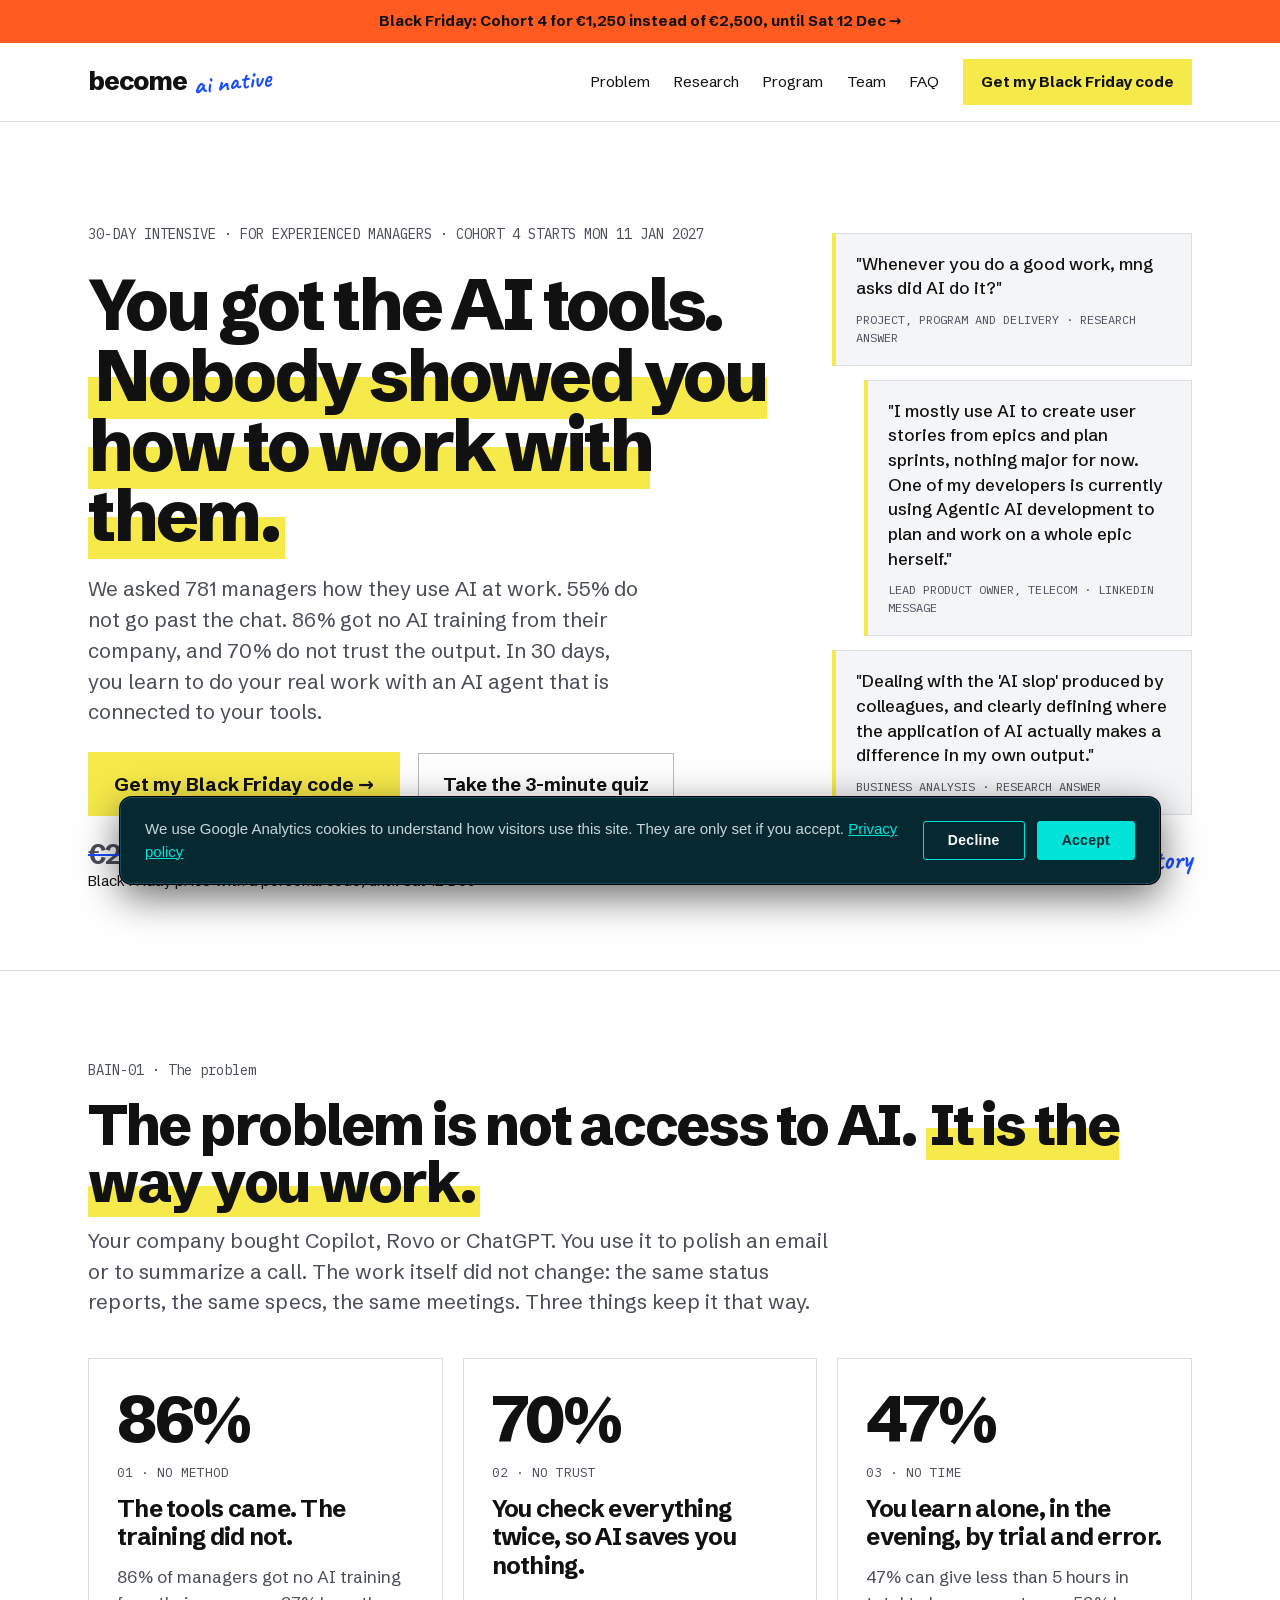
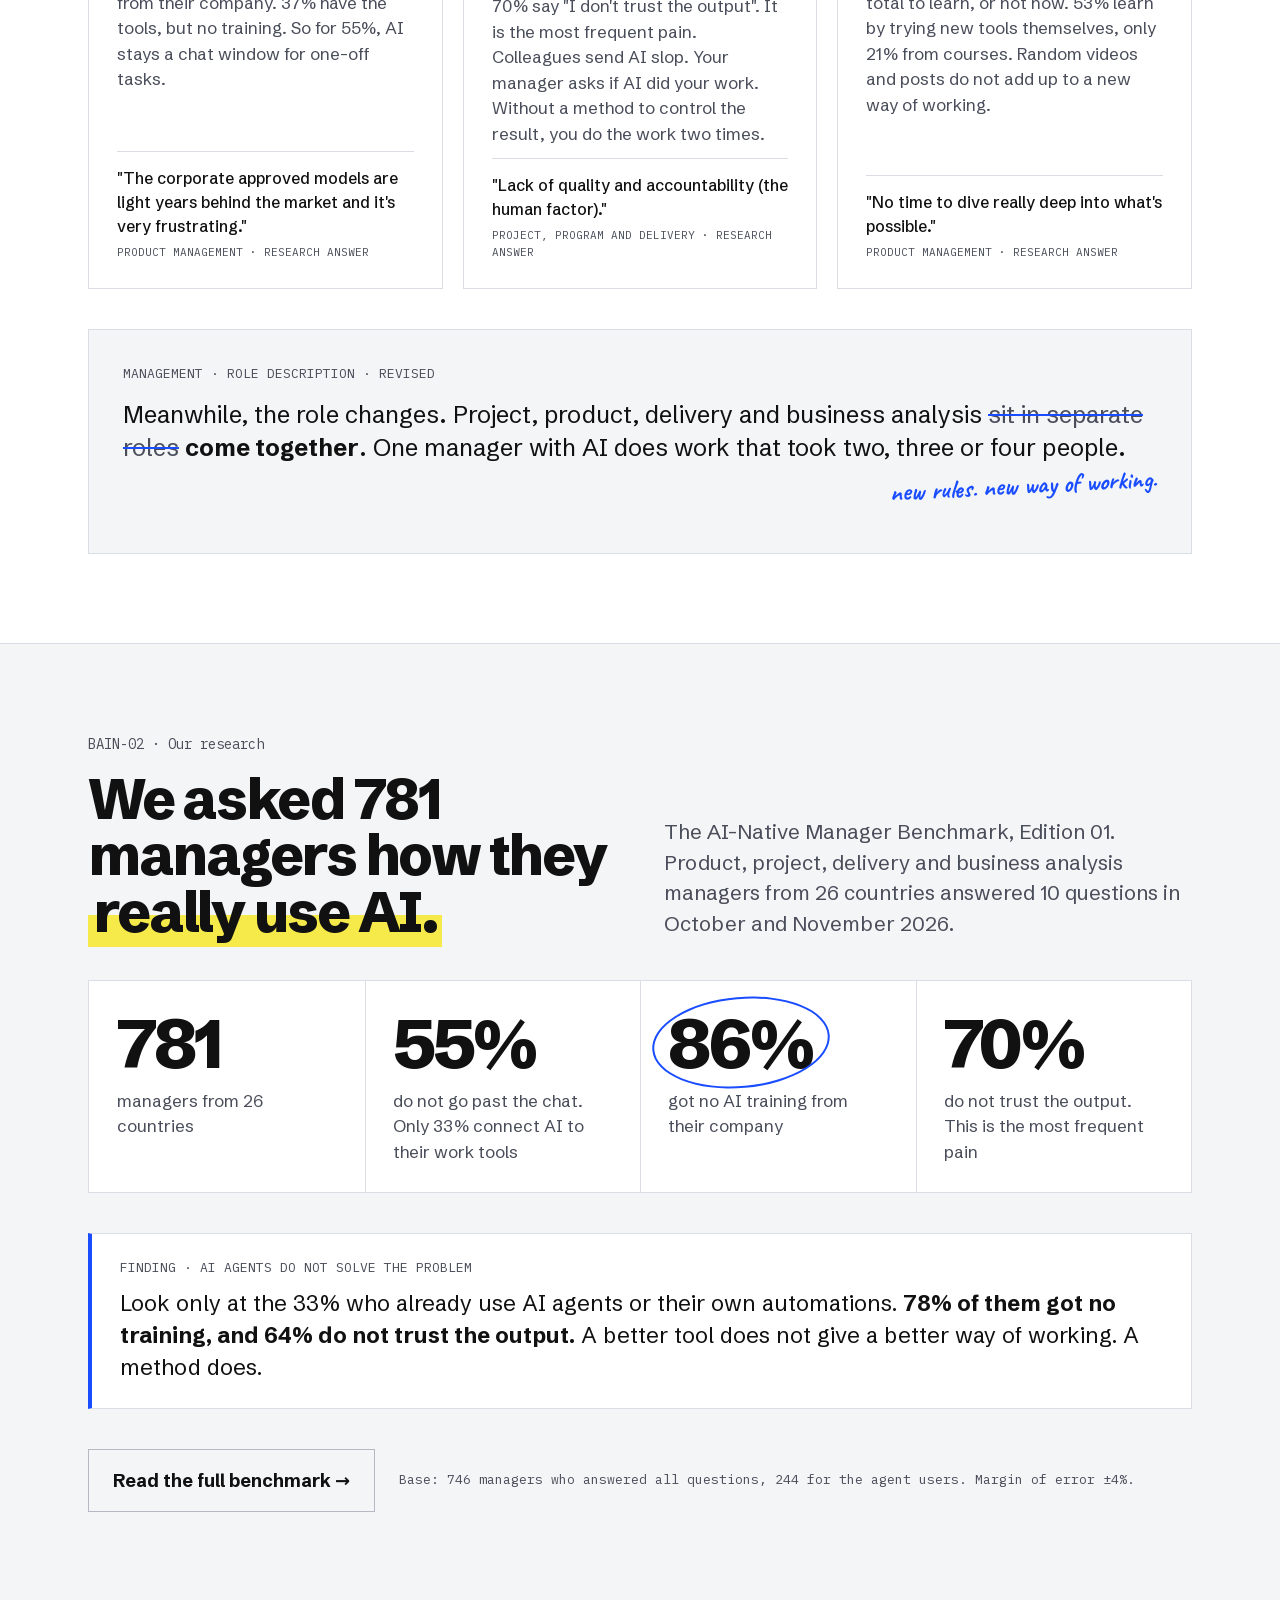
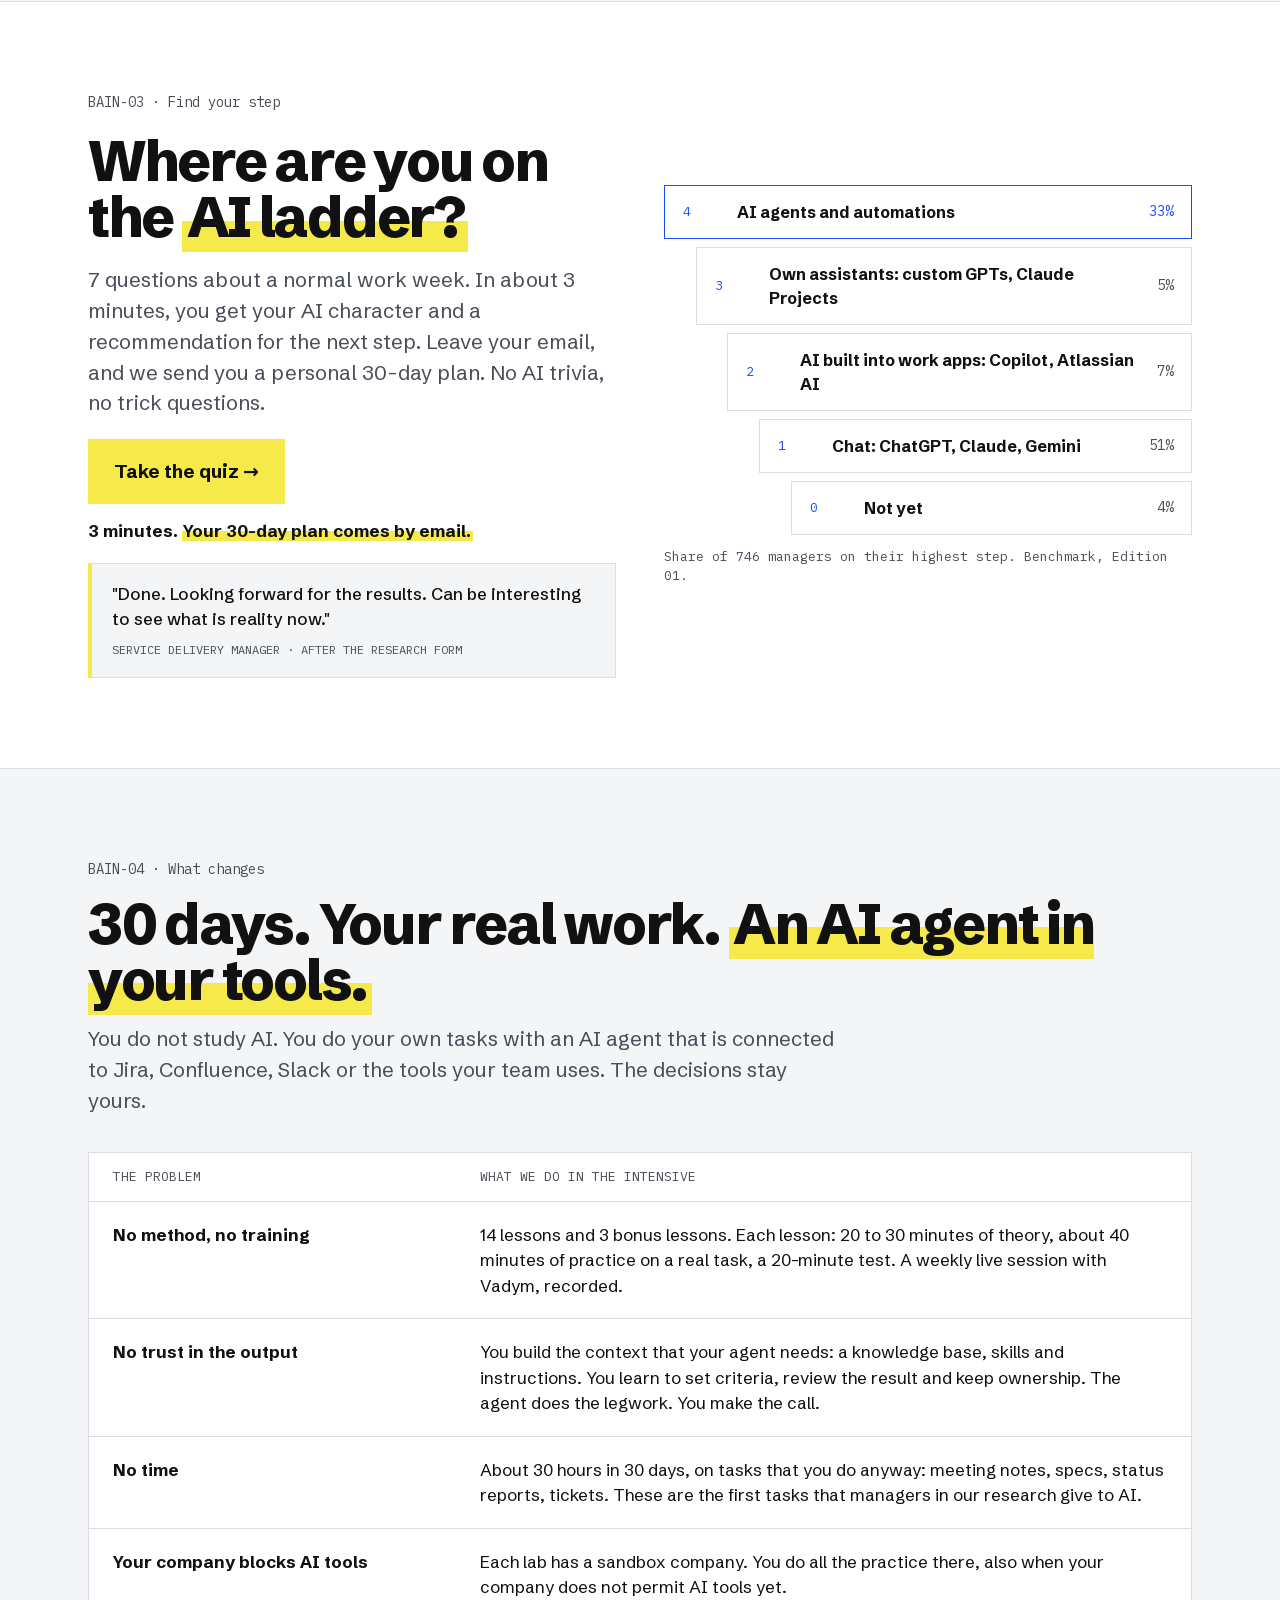
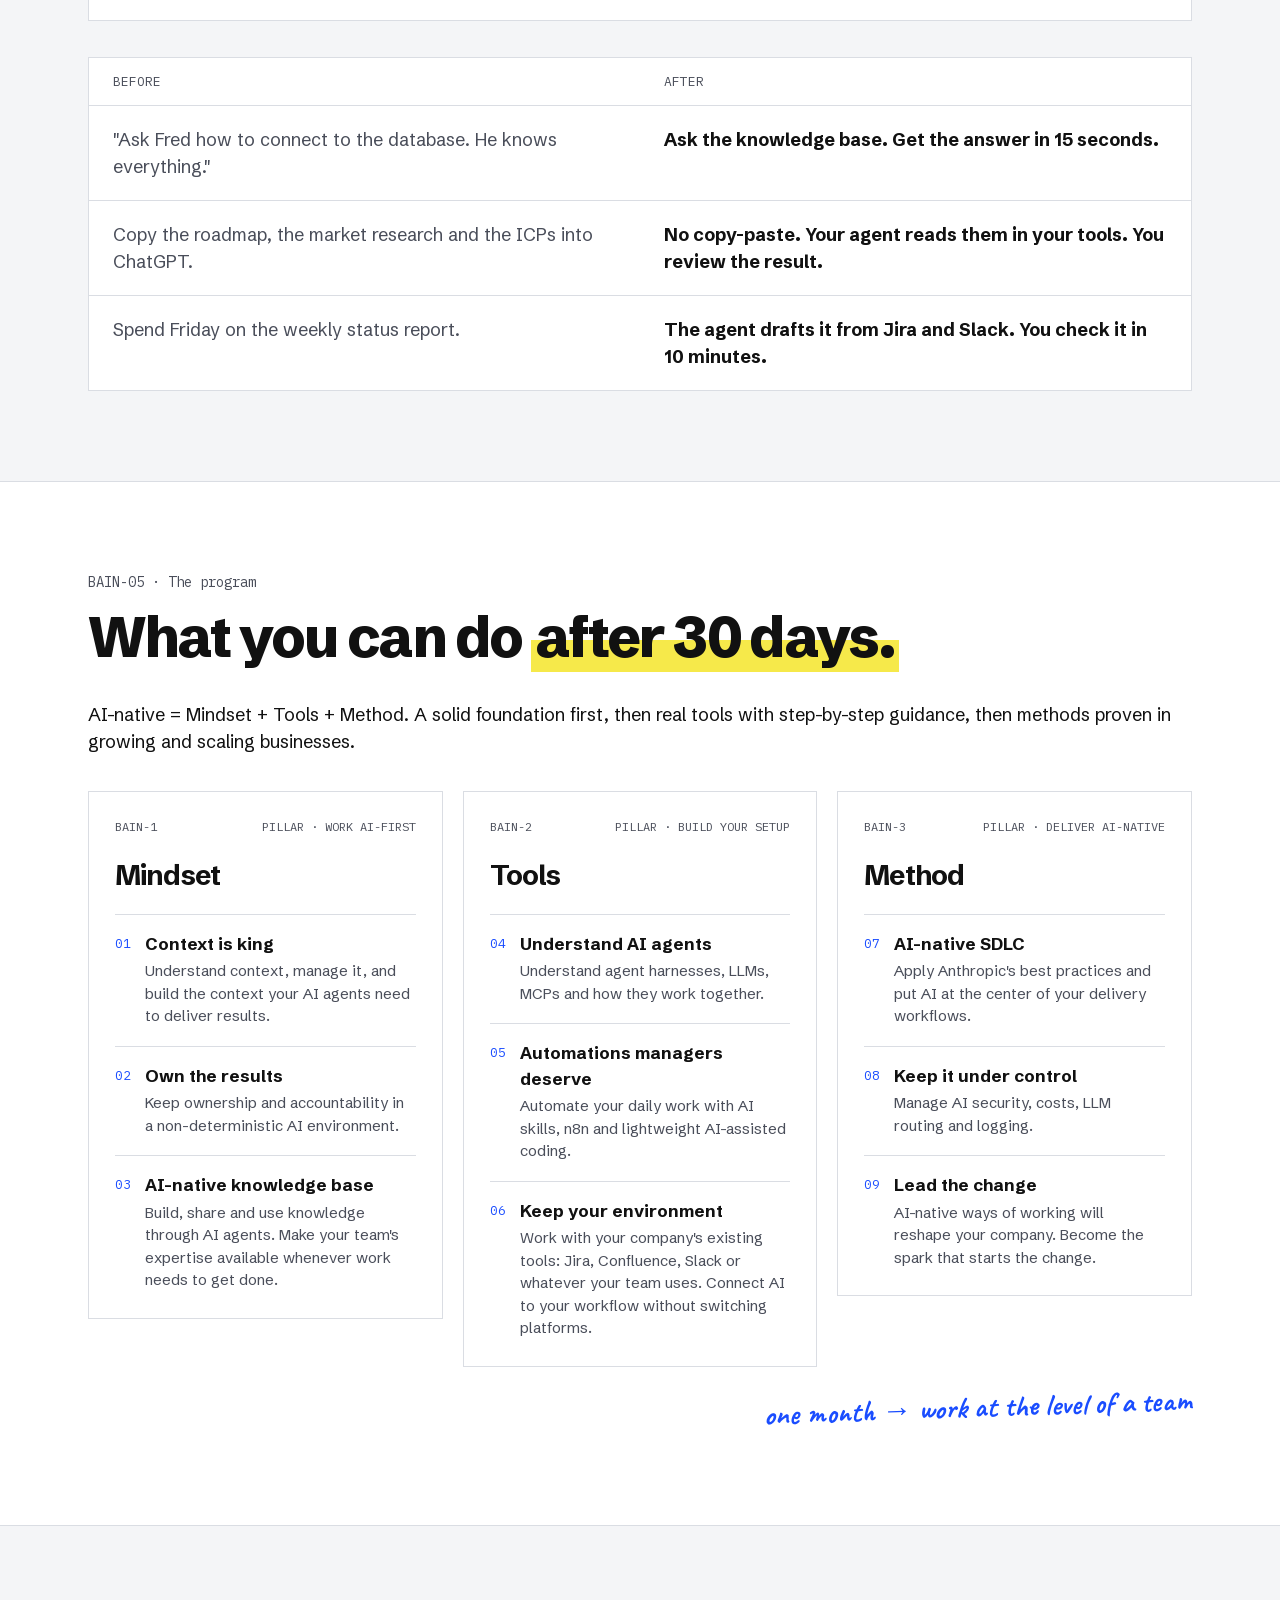
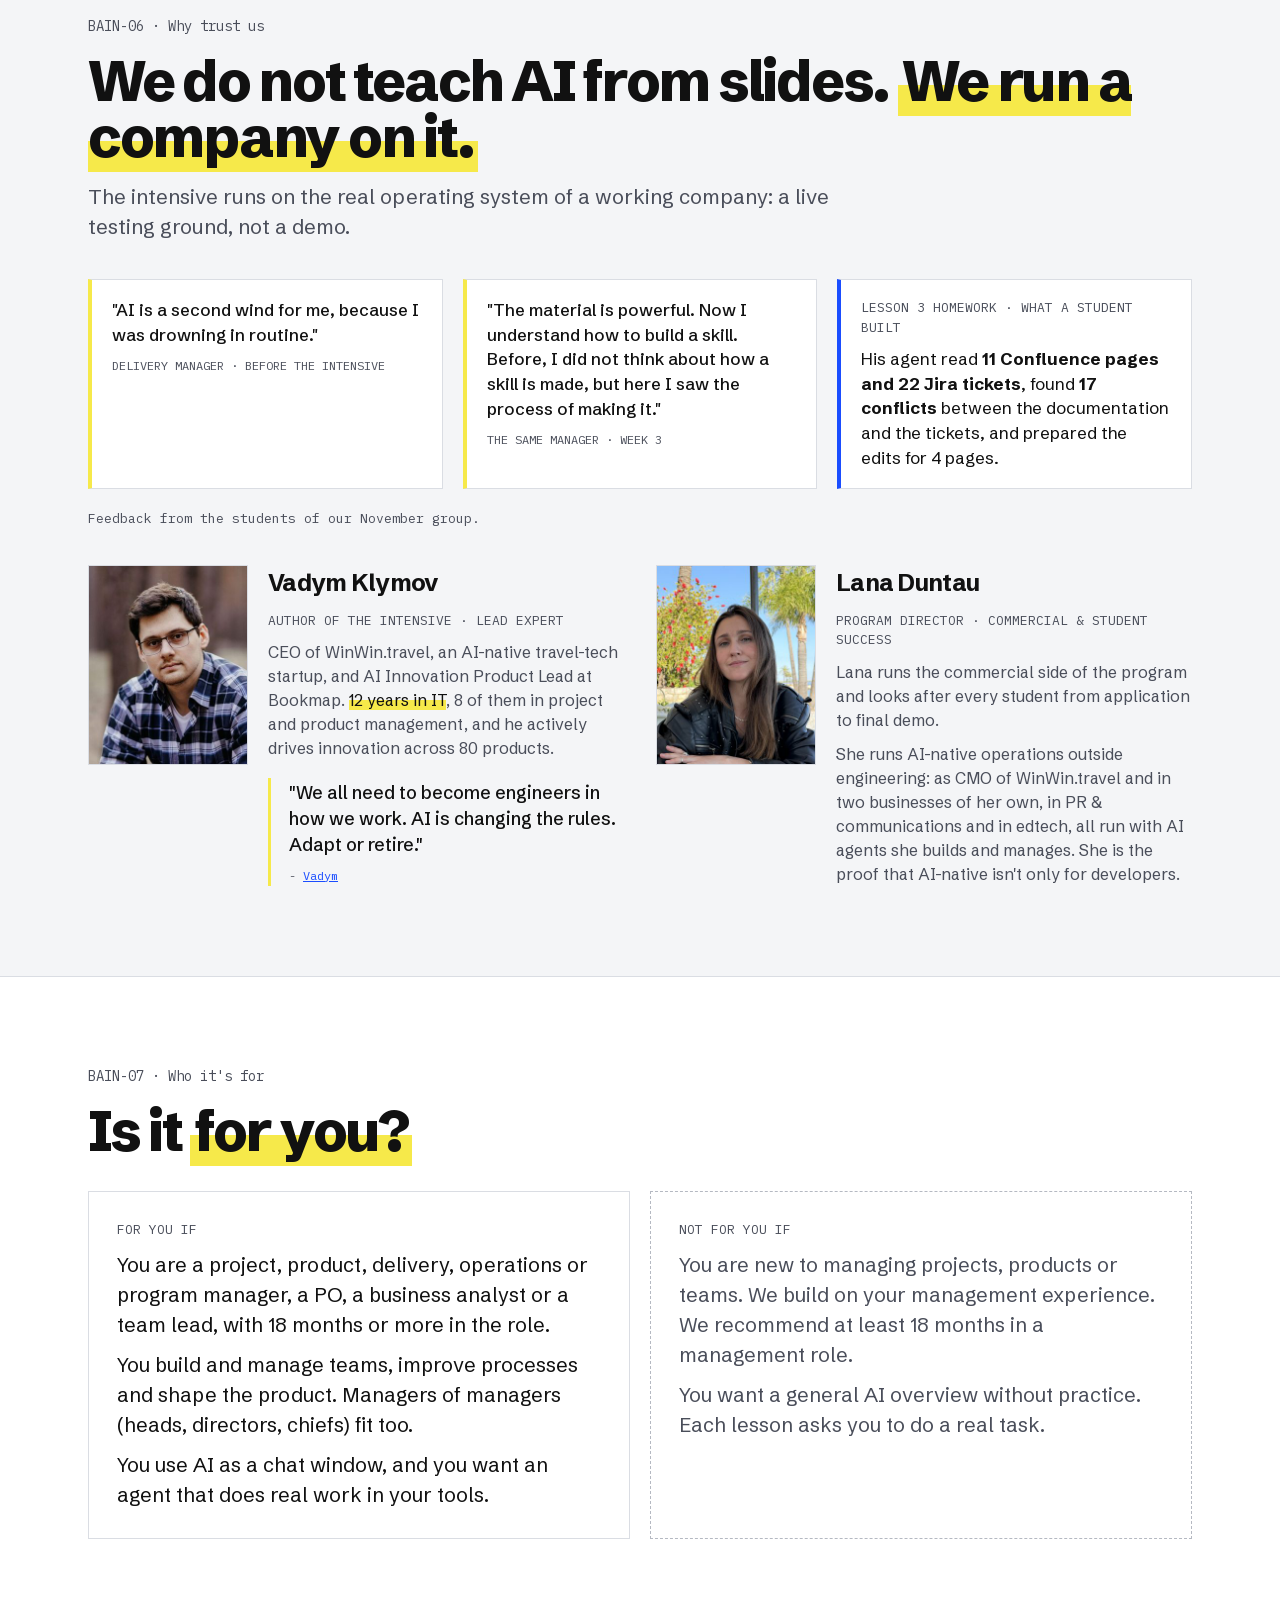
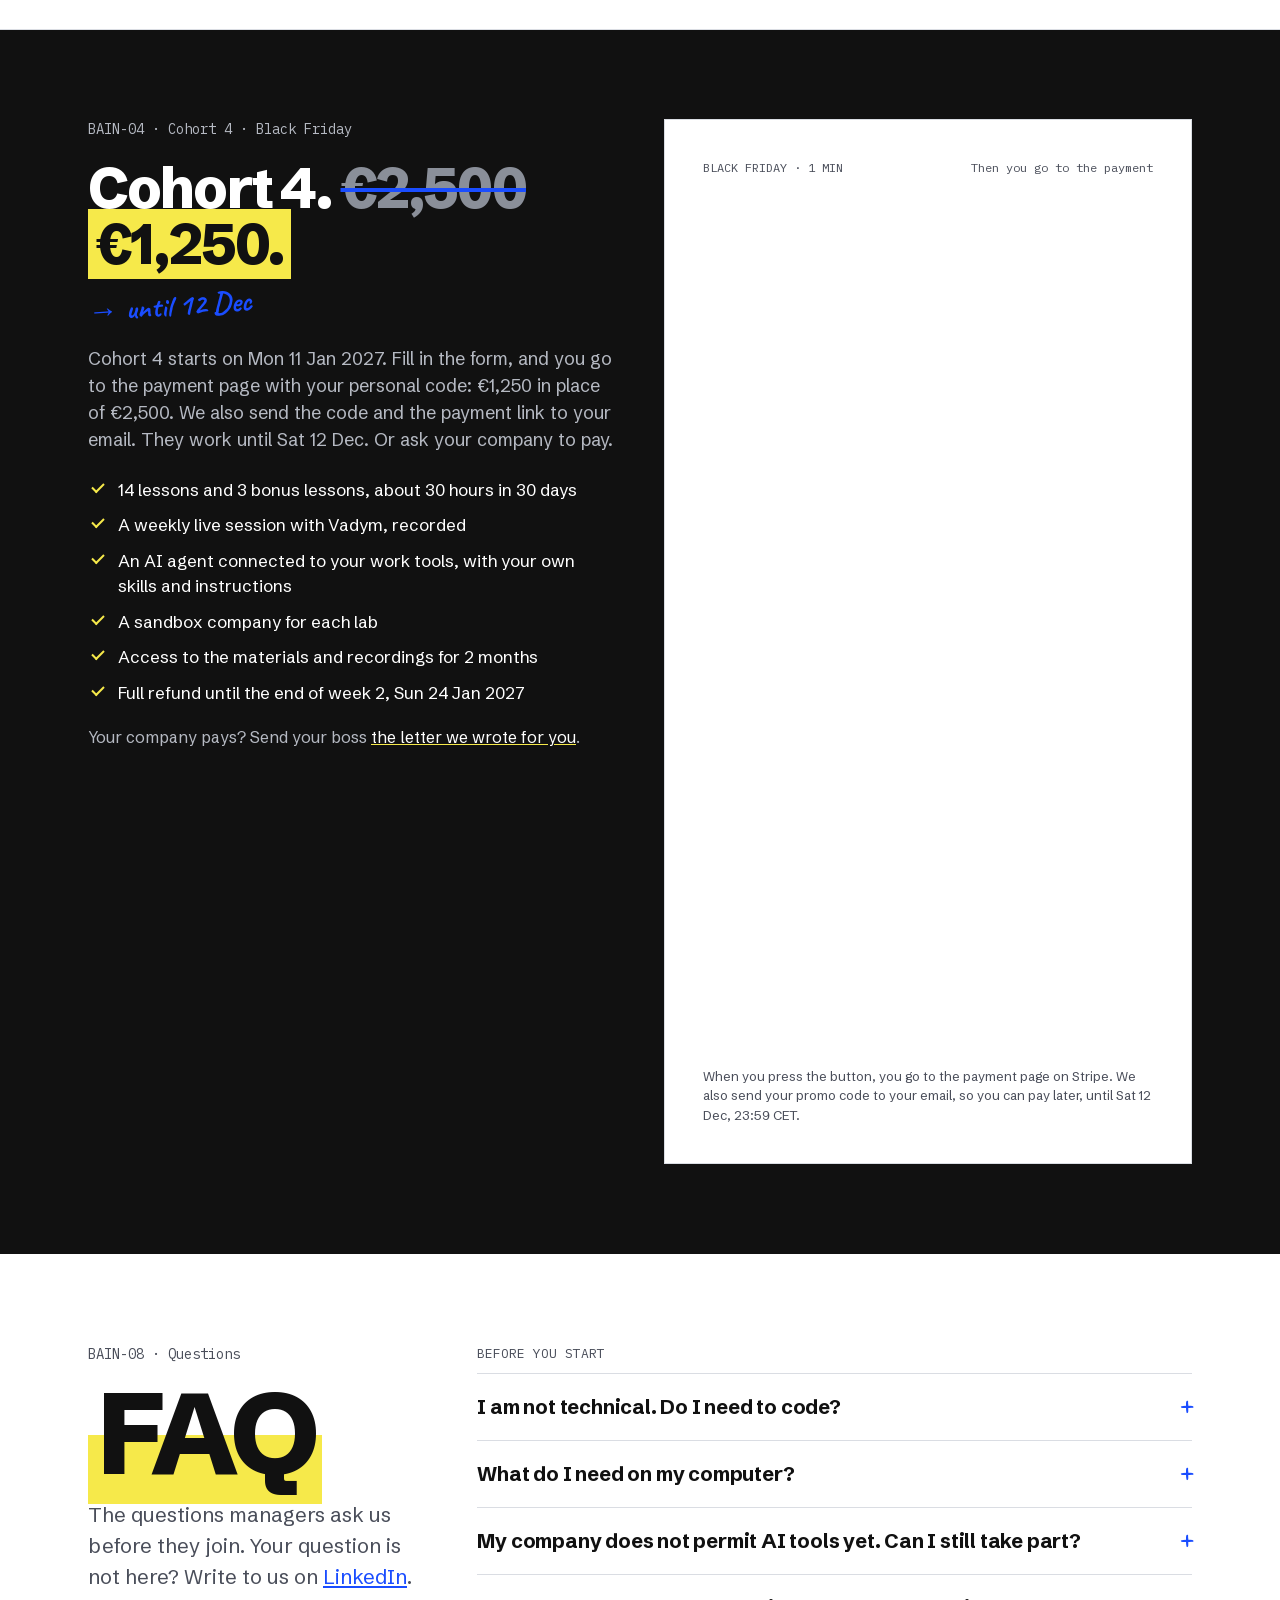
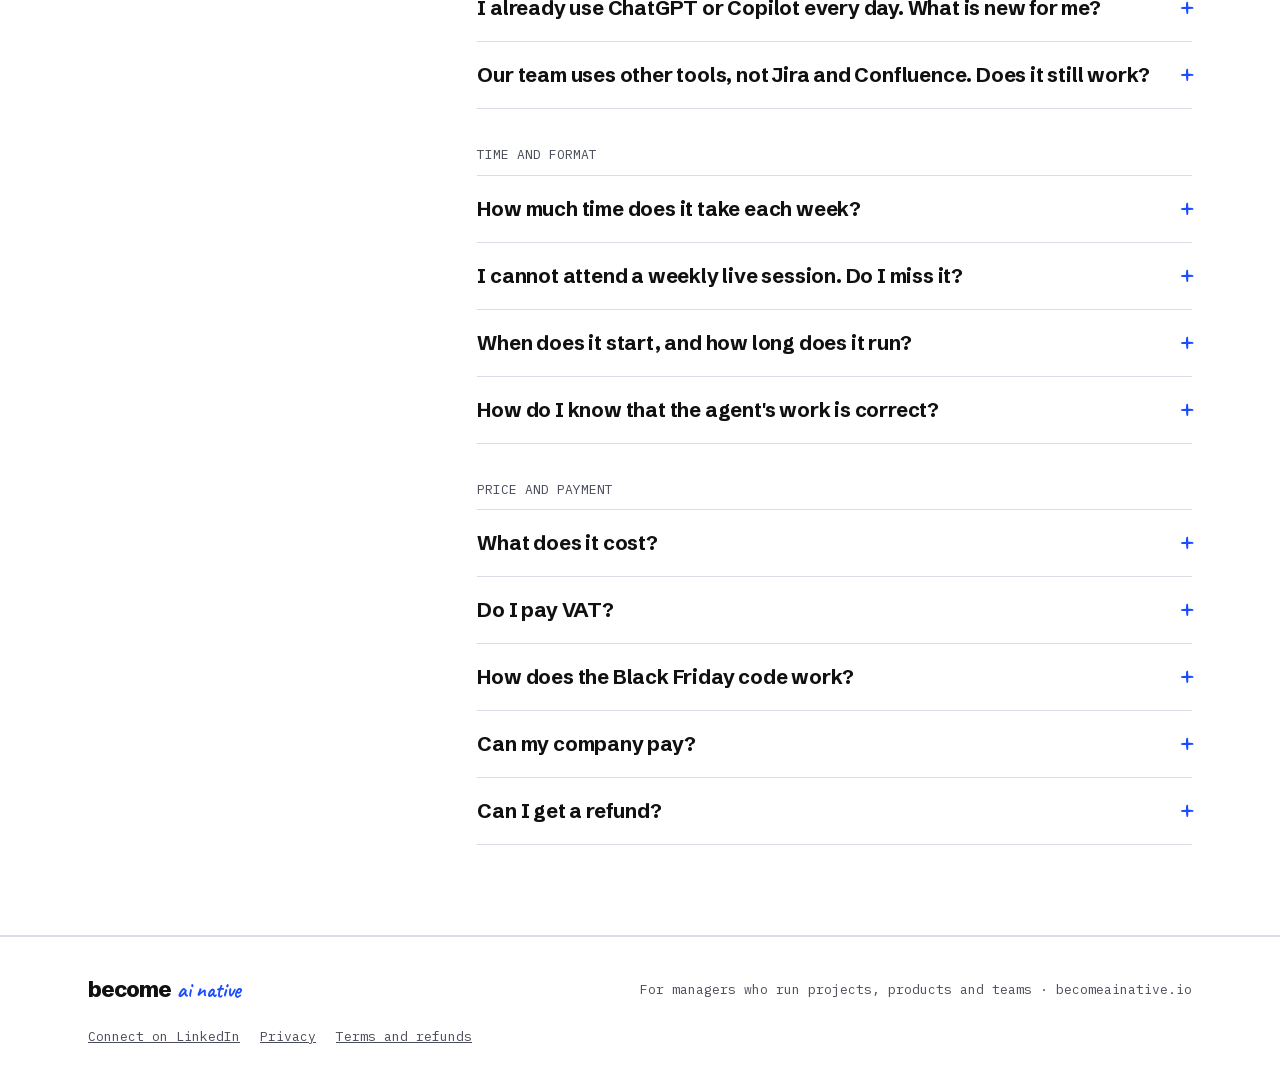
==== index.html @ 67e5a74c "Update the privacy policy for the quiz, the payment and the services, and hide the LinkedIn ID from " ====
<!doctype html>
<html lang="en" class="bf">
<head>
<meta charset="utf-8">
<meta name="viewport" content="width=device-width, initial-scale=1">
<title>Become AI Native - Cohort 4</title>
<meta name="description" content="781 managers told us the same thing: the AI tools are there, the training, the time and the trust are not. A 30-day intensive where experienced managers learn to do their real work with an AI agent connected to their tools.">
<link rel="canonical" href="https://becomeainative.io/">
<!-- Open Graph / Twitter card -->
<meta property="og:type" content="website">
<meta property="og:site_name" content="Become AI Native">
<meta property="og:title" content="Become AI Native - Cohort 4">
<meta property="og:description" content="781 managers told us the same thing: the AI tools are there, the training, the time and the trust are not. A 30-day intensive for experienced managers.">
<meta property="og:url" content="https://becomeainative.io/">
<meta name="twitter:card" content="summary">
<meta name="twitter:title" content="Become AI Native - Cohort 4">
<meta name="twitter:description" content="781 managers told us the same thing: the AI tools are there, the training, the time and the trust are not. A 30-day intensive for experienced managers.">
<link rel="icon" type="image/svg+xml" href="/shared/favicon.svg?v=2">
<!-- Google Analytics 4 + cookie consent (gtag.js loads only after Accept) -->
<link rel="stylesheet" href="/shared/consent.css">
<script src="/shared/consent.js?v=3"></script>
<link rel="preload" href="/shared/fonts/schibsted-grotesk-latin.woff2" as="font" type="font/woff2" crossorigin>
<link rel="stylesheet" href="/shared/site.css?v=20">
</head>
<body>

<!-- Black Friday banner (remove on Sun 13 Dec 2026) -->
<a href="#apply" class="bf-banner" data-bf>Black Friday: Cohort 4 for €1,250 instead of €2,500, until Sat 12 Dec →</a>

<!-- ================= HEADER ================= -->
<header class="header">
  <div class="container">
    <a href="#top" class="logo" aria-label="Become AI Native, home">
      <span class="logo__word">become</span>
      <span class="logo__track">ai native</span>
    </a>
    <nav class="nav" aria-label="Main">
      <a href="#problem">Problem</a>
      <a href="#research">Research</a>
      <a href="#program">Program</a>
      <a href="#team">Team</a>
      <a href="#faq">FAQ</a>
      <a href="#apply" class="btn" data-bf>Get my Black Friday code</a>
      <a href="#apply" class="btn" data-bf-off>Apply for Cohort <span data-cohort>4</span></a>
    </nav>
  </div>
</header>

<main>

<!-- ================= HERO: the problem in their words ================= -->
<section id="top" class="section hero hero--voices">
  <div class="container">
    <div class="hero__text">
      <div class="label">30-DAY INTENSIVE · FOR EXPERIENCED MANAGERS · COHORT <span data-cohort>4</span> STARTS <span data-cohort-start>MON 11 JAN 2027</span></div>
      <h1 class="hero__title">You got the AI tools. <span class="hl">Nobody showed you how to work with them.</span></h1>
      <p class="hero__lead">We asked 781 managers how they use AI at work. 55% do not go past the chat. 86% got no AI training from their company, and 70% do not trust the output. In 30 days, you learn to do your real work with an AI agent that is connected to your tools.</p>
      <div class="hero__cta">
        <a href="#apply" class="btn btn--lg" data-bf>Get my Black Friday code →</a>
        <a href="#apply" class="btn btn--lg" data-bf-off>Apply for Cohort <span data-cohort>4</span> →</a>
        <a href="https://form.becomeainative.io/quiz?source=website" class="btn-ghost btn-ghost--lg" data-pass-params data-track="quiz_click" data-track-location="hero">Take the 3-minute quiz</a>
      </div>
      <div class="price" data-bf><span class="price__amount"><s class="strike">€2,500</s> €1,250</span><small>Black Friday price with a personal code, until Sat 12 Dec</small></div>
    </div>

    <div class="voices" aria-label="What managers told us">
      <!-- Real words, no names. Research answers show the role group only (report rules).
           LinkedIn messages show the role and the industry only. -->
      <figure class="voice">
        <blockquote>"Whenever you do a good work, mng asks did AI do it?"</blockquote>
        <figcaption>PROJECT, PROGRAM AND DELIVERY · RESEARCH ANSWER</figcaption>
      </figure>
      <figure class="voice">
        <blockquote>"I mostly use AI to create user stories from epics and plan sprints, nothing major for now. One of my developers is currently using Agentic AI development to plan and work on a whole epic herself."</blockquote>
        <figcaption>LEAD PRODUCT OWNER, TELECOM · LINKEDIN MESSAGE</figcaption>
      </figure>
      <figure class="voice">
        <blockquote>"Dealing with the 'AI slop' produced by colleagues, and clearly defining where the application of AI actually makes a difference in my own output."</blockquote>
        <figcaption>BUSINESS ANALYSIS · RESEARCH ANSWER</figcaption>
      </figure>
      <div class="hand voices__note" aria-hidden="true">→ 781 managers, same story</div>
    </div>
  </div>
</section>

<!-- ================= THE PROBLEM ================= -->
<section id="problem" class="section">
  <div class="container stack" style="gap:40px">
    <div class="stack" style="gap:16px">
      <div class="label">BAIN-01 · The problem</div>
      <h2 class="h2">The problem is not access to AI. <span class="hl hl--tall">It is the way you work.</span></h2>
      <p class="section__lead">Your company bought Copilot, Rovo or ChatGPT. You use it to polish an email or to summarize a call. The work itself did not change: the same status reports, the same specs, the same meetings. Three things keep it that way.</p>
    </div>

    <div class="grid grid--3">
      <div class="card problem-card">
        <div class="problem-card__num">86%</div>
        <span class="label label--sm">01 · NO METHOD</span>
        <h3 class="card__title">The tools came. The training did not.</h3>
        <p>86% of managers got no AI training from their company. 37% have the tools, but no training. So for 55%, AI stays a chat window for one-off tasks.</p>
        <p class="problem-card__quote">"The corporate approved models are light years behind the market and it's very frustrating."<span>PRODUCT MANAGEMENT · RESEARCH ANSWER</span></p>
      </div>
      <div class="card problem-card">
        <div class="problem-card__num">70%</div>
        <span class="label label--sm">02 · NO TRUST</span>
        <h3 class="card__title">You check everything twice, so AI saves you nothing.</h3>
        <p>70% say "I don't trust the output". It is the most frequent pain. Colleagues send AI slop. Your manager asks if AI did your work. Without a method to control the result, you do the work two times.</p>
        <p class="problem-card__quote">"Lack of quality and accountability (the human factor)."<span>PROJECT, PROGRAM AND DELIVERY · RESEARCH ANSWER</span></p>
      </div>
      <div class="card problem-card">
        <div class="problem-card__num">47%</div>
        <span class="label label--sm">03 · NO TIME</span>
        <h3 class="card__title">You learn alone, in the evening, by trial and error.</h3>
        <p>47% can give less than 5 hours in total to learn, or not now. 53% learn by trying new tools themselves, only 21% from courses. Random videos and posts do not add up to a new way of working.</p>
        <p class="problem-card__quote">"No time to dive really deep into what's possible."<span>PRODUCT MANAGEMENT · RESEARCH ANSWER</span></p>
      </div>
    </div>

    <div class="ticket shift">
      <div class="label label--sm">MANAGEMENT · ROLE DESCRIPTION · REVISED</div>
      <p class="shift__text">Meanwhile, the role changes. Project, product, delivery and business analysis <span class="strike">sit in separate roles</span> <b>come together</b>. One manager with AI does work that took two, three or four people.</p>
      <div class="hand shift__note" aria-hidden="true">new rules. new way of working.</div>
    </div>
  </div>
</section>

<!-- ================= RESEARCH ================= -->
<section id="research" class="section section--desk">
  <div class="container stack" style="gap:40px">
    <div class="split split--head">
      <div class="stack" style="gap:16px">
        <div class="label">BAIN-02 · Our research</div>
        <h2 class="h2">We asked 781 managers how they <span class="hl hl--tall">really use AI.</span></h2>
      </div>
      <p class="section__lead">The AI-Native Manager Benchmark, Edition 01. Product, project, delivery and business analysis managers from 26 countries answered 10 questions in October and November 2026.</p>
    </div>

    <div class="stats">
      <div class="stat">
        <div class="stat__num">781</div>
        <p>managers from 26 countries</p>
      </div>
      <div class="stat">
        <div class="stat__num">55%</div>
        <p>do not go past the chat. Only 33% connect AI to their work tools</p>
      </div>
      <div class="stat">
        <div class="stat__num stat__num--circle">86%</div>
        <p>got no AI training from their company</p>
      </div>
      <div class="stat">
        <div class="stat__num">70%</div>
        <p>do not trust the output. This is the most frequent pain</p>
      </div>
    </div>

    <div class="finding">
      <span class="label label--sm">FINDING · AI AGENTS DO NOT SOLVE THE PROBLEM</span>
      <p>Look only at the 33% who already use AI agents or their own automations. <b>78% of them got no training, and 64% do not trust the output.</b> A better tool does not give a better way of working. A method does.</p>
    </div>

    <div class="research__cta">
      <a href="/benchmark/" class="btn-ghost btn-ghost--lg" data-pass-params>Read the full benchmark →</a>
      <span class="label label--sm">Base: 746 managers who answered all questions, 244 for the agent users. Margin of error ±4%.</span>
    </div>
  </div>
</section>

<!-- ================= QUIZ ================= -->
<section id="quiz" class="section">
  <div class="container split">
    <div class="stack">
      <div class="label">BAIN-03 · Find your step</div>
      <h2 class="h2">Where are you on the <span class="hl hl--tall">AI ladder?</span></h2>
      <p class="section__lead">7 questions about a normal work week. In about 3 minutes, you get your AI character and a recommendation for the next step. Leave your email, and we send you a personal 30-day plan. No AI trivia, no trick questions.</p>
      <div class="quiz__cta">
        <a href="https://form.becomeainative.io/quiz?source=website" class="btn btn--lg" data-pass-params data-track="quiz_click" data-track-location="quiz section">Take the quiz →</a>
        <span class="quiz__note">3 minutes. <span class="hl">Your 30-day plan comes by email.</span></span>
      </div>
      <!-- TODO: add one reaction to the quiz or the personal plan here when we have it. Real, consented quotes only. -->
      <figure class="voice voice--flat">
        <blockquote>"Done. Looking forward for the results. Can be interesting to see what is reality now."</blockquote>
        <figcaption>SERVICE DELIVERY MANAGER · AFTER THE RESEARCH FORM</figcaption>
      </figure>
    </div>

    <ol class="ladder" aria-label="The AI ladder, share of 746 managers on each step">
      <li class="ladder__step"><span class="ladder__n">4</span><span class="ladder__name">AI agents and automations</span><span class="ladder__pct">33%</span></li>
      <li class="ladder__step"><span class="ladder__n">3</span><span class="ladder__name">Own assistants: custom GPTs, Claude Projects</span><span class="ladder__pct">5%</span></li>
      <li class="ladder__step"><span class="ladder__n">2</span><span class="ladder__name">AI built into work apps: Copilot, Atlassian AI</span><span class="ladder__pct">7%</span></li>
      <li class="ladder__step"><span class="ladder__n">1</span><span class="ladder__name">Chat: ChatGPT, Claude, Gemini</span><span class="ladder__pct">51%</span></li>
      <li class="ladder__step"><span class="ladder__n">0</span><span class="ladder__name">Not yet</span><span class="ladder__pct">4%</span></li>
      <li class="ladder__foot label label--sm">Share of 746 managers on their highest step. Benchmark, Edition 01.</li>
    </ol>
  </div>
</section>

<!-- ================= WHAT WE SOLVE ================= -->
<section id="solution" class="section section--desk method">
  <div class="container">
    <div class="stack" style="gap:16px">
      <div class="label">BAIN-04 · What changes</div>
      <h2 class="h2">30 days. Your real work. <span class="hl hl--tall">An AI agent in your tools.</span></h2>
      <p class="section__lead">You do not study AI. You do your own tasks with an AI agent that is connected to Jira, Confluence, Slack or the tools your team uses. The decisions stay yours.</p>
    </div>

    <div class="solve">
      <div class="solve__row solve__head"><div>THE PROBLEM</div><div>WHAT WE DO IN THE INTENSIVE</div></div>
      <div class="solve__row">
        <div class="solve__problem">No method, no training</div>
        <div>14 lessons and 3 bonus lessons. Each lesson: 20 to 30 minutes of theory, about 40 minutes of practice on a real task, a 20-minute test. A weekly live session with Vadym, recorded.</div>
      </div>
      <div class="solve__row">
        <div class="solve__problem">No trust in the output</div>
        <div>You build the context that your agent needs: a knowledge base, skills and instructions. You learn to set criteria, review the result and keep ownership. The agent does the legwork. You make the call.</div>
      </div>
      <div class="solve__row">
        <div class="solve__problem">No time</div>
        <div>About 30 hours in 30 days, on tasks that you do anyway: meeting notes, specs, status reports, tickets. These are the first tasks that managers in our research give to AI.</div>
      </div>
      <div class="solve__row">
        <div class="solve__problem">Your company blocks AI tools</div>
        <div>Each lab has a sandbox company. You do all the practice there, also when your company does not permit AI tools yet.</div>
      </div>
    </div>

    <div class="diff">
      <div class="diff__row diff__head"><div>BEFORE</div><div>AFTER</div></div>
      <div class="diff__row">
        <div class="strike">"Ask Fred how to connect to the database. He knows everything."</div>
        <div class="diff__after">Ask the knowledge base. Get the answer in 15 seconds.</div>
      </div>
      <div class="diff__row">
        <div class="strike">Copy the roadmap, the market research and the ICPs into ChatGPT.</div>
        <div class="diff__after">No copy-paste. Your agent reads them in your tools. You review the result.</div>
      </div>
      <div class="diff__row">
        <div class="strike">Spend Friday on the weekly status report.</div>
        <div class="diff__after">The agent drafts it from Jira and Slack. You check it in 10 minutes.</div>
      </div>
    </div>
  </div>
</section>

<!-- ================= PROGRAM ================= -->
<section id="program" class="section program">
  <div class="container">
    <div class="program__head">
      <div class="stack" style="gap:16px">
        <div class="label">BAIN-05 · The program</div>
        <h2 class="h2">What you can do <span class="hl hl--tall">after 30 days.</span></h2>
      </div>
    </div>
    <p class="program__intro">AI-native = Mindset + Tools + Method. A solid foundation first, then real tools with step-by-step guidance, then methods proven in growing and scaling businesses.</p>

    <div class="grid grid--pillars">
      <div class="pillar">
        <div class="pillar__meta"><span>BAIN-1</span><span>PILLAR · WORK AI-FIRST</span></div>
        <div class="pillar__title">Mindset</div>
        <div class="skill"><span class="skill__num">01</span><div class="skill__body"><b>Context is king</b><span>Understand context, manage it, and build the context your AI agents need to deliver results.</span></div></div>
        <div class="skill"><span class="skill__num">02</span><div class="skill__body"><b>Own the results</b><span>Keep ownership and accountability in a non-deterministic AI environment.</span></div></div>
        <div class="skill"><span class="skill__num">03</span><div class="skill__body"><b>AI-native knowledge base</b><span>Build, share and use knowledge through AI agents. Make your team's expertise available whenever work needs to get done.</span></div></div>
      </div>
      <div class="pillar">
        <div class="pillar__meta"><span>BAIN-2</span><span>PILLAR · BUILD YOUR SETUP</span></div>
        <div class="pillar__title">Tools</div>
        <div class="skill"><span class="skill__num">04</span><div class="skill__body"><b>Understand AI agents</b><span>Understand agent harnesses, LLMs, MCPs and how they work together.</span></div></div>
        <div class="skill"><span class="skill__num">05</span><div class="skill__body"><b>Automations managers deserve</b><span>Automate your daily work with AI skills, n8n and lightweight AI-assisted coding.</span></div></div>
        <div class="skill"><span class="skill__num">06</span><div class="skill__body"><b>Keep your environment</b><span>Work with your company's existing tools: Jira, Confluence, Slack or whatever your team uses. Connect AI to your workflow without switching platforms.</span></div></div>
      </div>
      <div class="pillar">
        <div class="pillar__meta"><span>BAIN-3</span><span>PILLAR · DELIVER AI-NATIVE</span></div>
        <div class="pillar__title">Method</div>
        <div class="skill"><span class="skill__num">07</span><div class="skill__body"><b>AI-native SDLC</b><span>Apply Anthropic's best practices and put AI at the center of your delivery workflows.</span></div></div>
        <div class="skill"><span class="skill__num">08</span><div class="skill__body"><b>Keep it under control</b><span>Manage AI security, costs, LLM routing and logging.</span></div></div>
        <div class="skill"><span class="skill__num">09</span><div class="skill__body"><b>Lead the change</b><span>AI-native ways of working will reshape your company. Become the spark that starts the change.</span></div></div>
      </div>
    </div>

    <div class="hand program__note">one month → work at the level of a team</div>
  </div>
</section>

<!-- ================= PROOF + TEAM ================= -->
<section id="team" class="section section--desk team">
  <div class="container">
    <div class="stack" style="gap:16px">
      <div class="label">BAIN-06 · Why trust us</div>
      <h2 class="h2">We do not teach AI from slides. <span class="hl hl--tall">We run a company on it.</span></h2>
      <p class="section__lead">The intensive runs on the real operating system of a working company: a live testing ground, not a demo.</p>
    </div>

    <!-- Student feedback. No consent yet (decisions.md, 1 Nov 2026): anonymous, role only.
         Replace with named quotes after the consent form. Do not say that the November group
         had free places (decisions.md, 26 Nov 2026). -->
    <div class="testimonials">
      <figure class="voice voice--flat">
        <blockquote>"AI is a second wind for me, because I was drowning in routine."</blockquote>
        <figcaption>DELIVERY MANAGER · BEFORE THE INTENSIVE</figcaption>
      </figure>
      <figure class="voice voice--flat">
        <blockquote>"The material is powerful. Now I understand how to build a skill. Before, I did not think about how a skill is made, but here I saw the process of making it."</blockquote>
        <figcaption>THE SAME MANAGER · WEEK 3</figcaption>
      </figure>
      <div class="result-card">
        <span class="label label--sm">LESSON 3 HOMEWORK · WHAT A STUDENT BUILT</span>
        <p>His agent read <b>11 Confluence pages and 22 Jira tickets</b>, found <b>17 conflicts</b> between the documentation and the tickets, and prepared the edits for 4 pages.</p>
      </div>
    </div>
    <p class="label label--sm testimonials__note">Feedback from the students of our November group.</p>

    <div class="people">
      <div class="person">
        <img class="person__photo" src="/shared/img/vadym.jpg" alt="Vadym Klymov" width="160" height="200" loading="lazy">
        <div class="person__body">
          <div class="person__name">Vadym Klymov</div>
          <div class="label label--sm">AUTHOR OF THE INTENSIVE · LEAD EXPERT</div>
          <p class="person__bio">CEO of WinWin.travel, an AI-native travel-tech startup, and AI Innovation Product Lead at Bookmap. <span class="hl person__hl">12 years in IT</span>, 8 of them in project and product management, and he actively drives innovation across 80 products.</p>
          <blockquote class="quote">
            "We all need to become engineers in how we work. AI is changing the rules. Adapt or retire."
            <footer>- <a href="https://www.linkedin.com/in/vadym-klymov/" target="_blank" rel="noopener">Vadym</a></footer>
          </blockquote>
        </div>
      </div>
      <div class="person">
        <img class="person__photo" src="/shared/img/lana.jpg" alt="Lana Duntau" width="160" height="200" loading="lazy">
        <div class="person__body">
          <div class="person__name">Lana Duntau</div>
          <div class="label label--sm">PROGRAM DIRECTOR · COMMERCIAL &amp; STUDENT SUCCESS</div>
          <p class="person__bio">Lana runs the commercial side of the program and looks after every student from application to final demo.</p>
          <p class="person__bio">She runs AI-native operations outside engineering: as CMO of WinWin.travel and in two businesses of her own, in PR &amp; communications and in edtech, all run with AI agents she builds and manages. She is the proof that AI-native isn't only for developers.</p>
        </div>
      </div>
    </div>
  </div>
</section>

<!-- ================= WHO IT IS FOR ================= -->
<section id="who-its-for" class="section">
  <div class="container stack" style="gap:32px">
    <div class="stack" style="gap:16px">
      <div class="label">BAIN-07 · Who it's for</div>
      <h2 class="h2">Is it <span class="hl hl--tall">for you?</span></h2>
    </div>
    <div class="grid">
      <div class="card">
        <span class="label label--sm">FOR YOU IF</span>
        <p class="fit-text">You are a project, product, delivery, operations or program manager, a PO, a business analyst or a team lead, with 18 months or more in the role.</p>
        <p class="fit-text">You build and manage teams, improve processes and shape the product. Managers of managers (heads, directors, chiefs) fit too.</p>
        <p class="fit-text">You use AI as a chat window, and you want an agent that does real work in your tools.</p>
      </div>
      <div class="card card--dashed">
        <span class="label label--sm">NOT FOR YOU IF</span>
        <p class="fit-text muted">You are new to managing projects, products or teams. We build on your management experience. We recommend at least 18 months in a management role.</p>
        <p class="fit-text muted">You want a general AI overview without practice. Each lesson asks you to do a real task.</p>
      </div>
    </div>
  </div>
</section>

<!-- ================= OFFER / APPLY ================= -->
<section id="apply" class="apply">
  <div class="container split">
    <div class="stack">
      <div class="label" data-bf><span data-cohort-code>BAIN-04</span> · Cohort <span data-cohort>4</span> · Black Friday</div>
      <div class="bf-heading" data-bf>
        <h2 class="h2">Cohort <span data-cohort>4</span>. <s class="strike">€2,500</s> <span class="bf-price">€1,250.</span></h2>
        <div class="hand bf-note" aria-hidden="true">→ until 12 Dec</div>
      </div>
      <p class="muted" data-bf>Cohort <span data-cohort>4</span> starts on <span data-cohort-start>Mon 11 Jan 2027</span>. Fill in the form, and you go to the payment page with your personal code: €1,250 in place of €2,500. We also send the code and the payment link to your email. They work until Sat 12 Dec. Or ask your company to pay.</p>
      <div class="label" data-bf-off><span data-cohort-code>BAIN-04</span> · Cohort <span data-cohort>4</span></div>
      <h2 class="h2" data-bf-off>Cohort <span data-cohort>4</span>. <span class="hl hl--tall">€2,500.</span></h2>
      <p class="muted" data-bf-off>Cohort <span data-cohort>4</span> starts on <span data-cohort-start>Mon 11 Jan 2027</span>. Thirty intensive days of your real work, done through a connected AI agent from Day 1. Places are limited and we review every application.</p>

      <ul class="offer-list">
        <li>14 lessons and 3 bonus lessons, about 30 hours in 30 days</li>
        <li>A weekly live session with Vadym, recorded</li>
        <li>An AI agent connected to your work tools, with your own skills and instructions</li>
        <li>A sandbox company for each lab</li>
        <li>Access to the materials and recordings for 2 months</li>
        <li>Full refund until the end of week 2, Sun 24 Jan 2027</li>
      </ul>
      <p class="offer-note" data-bf>Your company pays? Send your boss <a href="/letter/">the letter we wrote for you</a>.</p>
    </div>

    <div class="form-card">
      <div class="form">
        <div class="form__meta" data-bf><span>BLACK FRIDAY · 1 MIN</span><span>Then you go to the payment</span></div>
        <div class="form__meta" data-bf-off><span>APPLICATION · 3 MIN</span><span>We reply to everyone personally</span></div>
        <!-- Tally form 4aXEqb: the Black Friday form until Sat 12 Dec 2026. Confirmation is shown inside the Tally embed. -->
        <iframe class="tally-embed" data-tally-src="https://tally.so/embed/4aXEqb?alignLeft=1&amp;hideTitle=1&amp;transparentBackground=1&amp;dynamicHeight=1&amp;page=home" loading="lazy" title="Get my Black Friday code"></iframe>
        <p class="form__note" data-bf>When you press the button, you go to the payment page on Stripe. We also send your promo code to your email, so you can pay later, until Sat 12 Dec, 23:59 CET.</p>
      </div>
    </div>
  </div>
</section>

<!-- ================= FAQ ================= -->
<section id="faq" class="section faq-section">
  <div class="container">
    <div class="faq-section__head">
      <div class="label">BAIN-08 · Questions</div>
      <h2 class="faq-section__title"><span class="hl">FAQ</span></h2>
      <p class="section__lead">The questions managers ask us before they join. Your question is not here? Write to us on <a href="https://www.linkedin.com/in/vadym-klymov/" rel="noopener" target="_blank">LinkedIn</a>.</p>
    </div>

    <div class="faq-groups">
      <div class="faq-group">
        <div class="label label--sm">BEFORE YOU START</div>
        <details class="qa">
          <summary>I am not technical. Do I need to code?</summary>
          <div class="qa__a"><p>No. You need no coding experience. If you can write a good Jira ticket, you can do this. You give instructions to the agent in plain language. We show each click: install, connect, first task.</p></div>
        </details>
        <details class="qa">
          <summary>What do I need on my computer?</summary>
          <div class="qa__a"><p>A Windows or macOS computer with administrator rights, and a paid Claude plan with Claude Code (from $20 a month). The plan is not in the price of the intensive.</p></div>
        </details>
        <details class="qa">
          <summary>My company does not permit AI tools yet. Can I still take part?</summary>
          <div class="qa__a"><p>Yes. Each lab has a sandbox company with its own tasks, documents and tools. You do all the practice there, on your own computer. When your company permits AI tools, you move the setup to your real work.</p></div>
        </details>
        <details class="qa">
          <summary>I already use ChatGPT or Copilot every day. What is new for me?</summary>
          <div class="qa__a"><p>A chat window answers one question at a time, and you copy the context into it. An AI agent works in your tools: it reads the tickets, the specs and the Slack threads, and it does a task from start to end. In our research, 78% of the managers who already use AI agents got no training. The intensive gives the method: context, skills, review and ownership.</p></div>
        </details>
        <details class="qa">
          <summary>Our team uses other tools, not Jira and Confluence. Does it still work?</summary>
          <div class="qa__a"><p>Yes. We teach the method on Jira, Confluence and Slack, and you connect the agent to the tools that your team uses: for example Notion, Linear, Google Drive or GitLab. You do not change platforms.</p></div>
        </details>
      </div>

      <div class="faq-group">
        <div class="label label--sm">TIME AND FORMAT</div>
        <details class="qa">
          <summary>How much time does it take each week?</summary>
          <div class="qa__a"><p>About 30 hours in 30 days, so about 7 to 8 hours a week. There are 14 lessons and 3 bonus lessons. Each lesson: 20 to 30 minutes of theory, about 40 minutes of practice, a 20-minute test. Most practice tasks are your real tasks, so part of the time is work that you do anyway.</p></div>
        </details>
        <details class="qa">
          <summary>I cannot attend a weekly live session. Do I miss it?</summary>
          <div class="qa__a"><p>No. Each live session is recorded. You get access to all the materials and recordings for 2 months.</p></div>
        </details>
        <details class="qa">
          <summary>When does it start, and how long does it run?</summary>
          <div class="qa__a"><p>Cohort <span data-cohort>4</span> starts on <span data-cohort-start>Mon 11 Jan 2027</span> and runs 30 days.</p></div>
        </details>
        <details class="qa">
          <summary>How do I know that the agent's work is correct?</summary>
          <div class="qa__a"><p>You learn to give the agent the right context, to set clear yes/no criteria and to review the result before it goes anywhere. The agent does not act without your approval. Ownership and accountability stay with you. This is the "Own the results" part of the program.</p></div>
        </details>
      </div>

      <div class="faq-group">
        <div class="label label--sm">PRICE AND PAYMENT</div>
        <details class="qa">
          <summary>What does it cost?</summary>
          <div class="qa__a"><p>€2,500 for the full intensive, VAT not included. <span data-bf>Until Sat 12 Dec 2026, 23:59 CET, it is €1,250 with your personal Black Friday code.</span></p></div>
        </details>
        <details class="qa">
          <summary>Do I pay VAT?</summary>
          <div class="qa__a"><p>It depends on your country and on who pays. Before you pay, the checkout shows the final price for you.</p><p>Outside the EU: no VAT.<br>A company in the EU, outside the Netherlands, with a valid VAT number: no VAT. The invoice says "VAT reverse charged", and the company pays the VAT in its country.<br>A company in the Netherlands, or a private person in the EU: the checkout adds VAT.</p></div>
        </details>
        <details class="qa" data-bf>
          <summary>How does the Black Friday code work?</summary>
          <div class="qa__a"><p>Fill in the <a href="#apply">form</a>. Then you go to the payment page, and your personal code is already applied: you see €1,250. If you do not want to pay now, use the payment link in the email that we send you. One person gets one code. All codes stop on Sat 12 Dec 2026, 23:59 CET. After this date, the price is €2,500.</p></div>
        </details>
        <details class="qa">
          <summary>Can my company pay?</summary>
          <div class="qa__a"><p>Yes. Send <a href="/letter/">this letter</a> to your boss. <span data-bf>Your code works until Sat 12 Dec, so you have time to ask.</span></p><p>Does your company need an invoice with its VAT number? Write to <a href="mailto:lana@becomeainative.io">lana@becomeainative.io</a> with the legal name, the address and the VAT number of the company, and the email for the invoice. We send the invoice within 1 working day.</p></div>
        </details>
        <details class="qa">
          <summary>Can I get a refund?</summary>
          <div class="qa__a"><p>Yes. If the intensive is not for you, get a full refund until the end of week 2, Sun 24 Jan 2027. This is also true if you did not start. The full terms are on the <a href="/terms-and-refunds/">terms and refunds</a> page.</p></div>
        </details>
      </div>
    </div>
  </div>
</section>

</main>

<!-- ================= FOOTER ================= -->
<footer class="footer">
  <div class="container">
    <a href="#top" class="logo" aria-label="Become AI Native, back to top">
      <span class="logo__word">become</span>
      <span class="logo__track">ai native</span>
    </a>
    <div class="label label--sm">For managers who run projects, products and teams · becomeainative.io</div>
    <nav class="footer__links label label--sm" aria-label="Footer"><a href="https://www.linkedin.com/in/vadym-klymov/" rel="noopener" target="_blank">Connect on LinkedIn</a><a href="/privacy/">Privacy</a><a href="/terms-and-refunds/">Terms and refunds</a></nav>
  </div>
</footer>

<script src="/shared/site.js?v=16"></script>
</body>
</html>
---- shared/consent.css ----
/* Become AI Native - cookie consent banner. Self-contained so it works on every page, with or without landing.css. */
.cc-banner {
  position: fixed; left: 16px; right: 16px; bottom: 16px; z-index: 100;
  max-width: 1040px; margin: 0 auto; box-sizing: border-box;
  display: flex; align-items: center; gap: 24px;
  padding: 20px 24px;
  background: #062830; border: 1.5px solid #0F4E62; border-radius: 12px;
  box-shadow: 0 0 0 1px #000, 0 12px 40px rgba(0, 0, 0, 0.6);
  font-family: "Helvetica Neue", Helvetica, Arial, sans-serif; color: #fff;
}
.cc-banner--flash { animation: cc-flash 900ms cubic-bezier(0.2, 0.7, 0.2, 1); }
@keyframes cc-flash {
  0%, 100% { border-color: #0F4E62; box-shadow: 0 0 0 1px #000, 0 12px 40px rgba(0, 0, 0, 0.6); }
  30% { border-color: #00E3D8; box-shadow: 0 0 0 1px #00E3D8, 0 0 32px rgba(0, 227, 216, 0.45); }
}
.cc-banner__text { margin: 0; flex: 1; font-size: 15px; line-height: 1.5; color: #C9D6D9; }
.cc-banner__text a { color: #00E3D8; }
.cc-banner__text a:hover { color: #33EDE3; }
.cc-banner__actions { display: flex; gap: 12px; flex-shrink: 0; }

.cc-btn {
  font-family: inherit; font-size: 14px; font-weight: 700; letter-spacing: 0.02em; line-height: 1.2;
  padding: 10px 24px; border-radius: 3px; cursor: pointer;
  transition: background 140ms cubic-bezier(0.2, 0.7, 0.2, 1);
}
.cc-btn--primary { background: #00E3D8; color: #03262D; border: 1.5px solid #00E3D8; }
.cc-btn--primary:hover { background: #33EDE3; border-color: #33EDE3; }
.cc-btn--outline { background: transparent; color: #fff; border: 1.5px solid #00E3D8; }
.cc-btn--outline:hover { background: rgba(0, 227, 216, 0.12); }
.cc-btn:focus-visible { outline: none; box-shadow: 0 0 0 2px #000, 0 0 0 4px #00E3D8; }

@media (max-width: 767.98px) {
  .cc-banner { flex-direction: column; align-items: stretch; gap: 16px; padding: 18px 20px; }
  .cc-banner__actions .cc-btn { flex: 1; }
}
---- shared/site.css ----
/* Become AI Native - site styles (from the Claude Design export). */

/* =========================================================
   FONTS - self-hosted in /shared/fonts (SIL OFL, licences alongside)
   ========================================================= */
@font-face {
  font-family: 'Schibsted Grotesk';
  font-style: normal;
  font-weight: 400 800;
  font-display: swap;
  src: url(/shared/fonts/schibsted-grotesk-latin.woff2) format('woff2');
}
@font-face {
  font-family: 'Caveat';
  font-style: normal;
  font-weight: 500 700;
  font-display: swap;
  src: url(/shared/fonts/caveat-latin.woff2) format('woff2');
}
@font-face {
  font-family: 'IBM Plex Mono';
  font-style: normal;
  font-weight: 400;
  font-display: swap;
  src: url(/shared/fonts/ibm-plex-mono-400-latin.woff2) format('woff2');
}
@font-face {
  font-family: 'IBM Plex Mono';
  font-style: normal;
  font-weight: 500;
  font-display: swap;
  src: url(/shared/fonts/ibm-plex-mono-500-latin.woff2) format('woff2');
}

/* =========================================================
   BRAND TOKENS - change colors here
   ========================================================= */
:root {
  --paper: #FFFFFF;
  --desk: #F4F5F7;
  --ink: #111111;
  --muted: #4A4E5A;
  --struck: #8A8F99;
  --rule: #DADDE3;
  --rule-strong: #B5B9C2;
  --pen: #1A4DFF;      /* blue pencil: marks, links */
  --marker: #F6E94A;   /* highlighter: highlights, CTA */
  --alert: #FF5A1F;    /* offer accent: only during a time-limited offer */

  --font-body: 'Schibsted Grotesk', system-ui, sans-serif;
  --font-hand: 'Caveat', cursive;
  --font-mono: 'IBM Plex Mono', ui-monospace, monospace;

  --max: 1200px;
  --gutter: clamp(16px, 4vw, 48px);
  --section-y: clamp(48px, 7vw, 96px);
}

/* =========================================================
   BASE
   ========================================================= */
*, *::before, *::after { box-sizing: border-box; }
html { scroll-behavior: smooth; }
body {
  margin: 0;
  background: var(--paper);
  color: var(--ink);
  font-family: var(--font-body);
  font-size: 18px;
  line-height: 1.5;
  -webkit-font-smoothing: antialiased;
}
a { color: var(--pen); }
a:hover { color: var(--ink); }
input, select, textarea, button { font: inherit; }
h1, h2, p, blockquote { margin: 0; }

.container {
  max-width: var(--max);
  margin: 0 auto;
  padding-inline: var(--gutter);
}
.section { border-bottom: 1px solid var(--rule); }
.section > .container { padding-block: var(--section-y); }
.section--desk { background: var(--desk); }

.label {
  font-family: var(--font-mono);
  font-size: 14px;
  color: var(--muted);
}
.label--sm { font-size: 13px; }
.muted { color: var(--muted); }

.h2 {
  font-weight: 800;
  font-size: clamp(34px, 4.4vw, 60px);
  line-height: 1;
  letter-spacing: -0.04em;
}

/* =========================================================
   MARKUP TOOLKIT - max two marks per view
   ========================================================= */
.hl {                                   /* highlighter */
  background: linear-gradient(transparent 52%, var(--marker) 52%);
  padding: 0 0.08em;
}
.strike {                               /* struck-out old way */
  color: var(--muted);
  text-decoration: line-through;
  text-decoration-color: var(--pen);
  text-decoration-thickness: 1.5px;
}
.hl--tall { background: linear-gradient(transparent 55%, var(--marker) 55%); }
.hand {                                 /* margin note, max 5 words */
  font-family: var(--font-hand);
  font-weight: 700;
  color: var(--pen);
  line-height: 1;
}
.tick { flex-shrink: 0; }
.tick path { stroke: var(--pen); }

/* =========================================================
   HEADER
   ========================================================= */
.header { border-bottom: 1px solid var(--rule); }
.header .container {
  padding-block: 16px;
  display: flex;
  flex-wrap: wrap;
  gap: 16px;
  justify-content: space-between;
  align-items: center;
}
.logo {
  display: flex;
  align-items: baseline;
  gap: 6px;
  text-decoration: none;
  color: var(--ink);
}
.logo__word { font-weight: 800; font-size: 26px; letter-spacing: -0.045em; }
.logo__track {
  font-family: var(--font-hand);
  font-weight: 700;
  font-size: 26px;
  color: var(--pen);
  display: inline-block;
  transform: rotate(-6deg);
}
.nav { display: flex; flex-wrap: wrap; gap: 24px; align-items: center; font-size: 15px; }
.nav a { color: var(--ink); text-decoration: none; }
.nav a:hover { text-decoration: underline; text-decoration-color: var(--pen); }

.btn {
  display: inline-block;
  background: var(--marker);
  color: var(--ink);
  font-weight: 700;
  text-decoration: none;
  border: none;
  cursor: pointer;
  padding: 12px 18px;
  transition: transform .15s ease;
}
.btn:hover { color: var(--ink); transform: translateY(-2px); }
.btn--lg { font-size: 19px; padding: 18px 26px; }
.btn--block { width: 100%; font-size: 18px; padding: 18px; }
.nav .btn { text-decoration: none; }

/* =========================================================
   HERO
   ========================================================= */
.hero .container {
  padding-block: clamp(48px, 8vw, 104px) clamp(40px, 6vw, 80px);
  display: flex;
  flex-wrap: wrap;
  gap: 48px;
  align-items: center;
}
.hero__text { flex: 999 1 520px; min-width: 0; display: flex; flex-direction: column; gap: 28px; }
.hero__title {
  margin: 0;
  font-weight: 800;
  font-size: clamp(42px, 6.4vw, 88px);
  line-height: 0.98;
  letter-spacing: -0.045em;
}
.hero__lead { font-size: clamp(18px, 1.6vw, 21px); max-width: 560px; color: var(--muted); }
.hero__cta { display: flex; flex-wrap: wrap; gap: 18px; align-items: center; }
.hero__cta small { font-size: 14px; color: var(--muted); }
.price { display: flex; flex-direction: column; gap: 2px; }
.price__amount { font-weight: 800; font-size: 28px; letter-spacing: -0.03em; line-height: 1; }

.hero__visual { flex: 1 1 340px; min-width: 0; padding-block: 24px; }
.ticket {
  background: var(--desk);
  border: 1px solid var(--rule);
  padding: 24px;
  display: flex;
  flex-direction: column;
  gap: 12px;
  transform: rotate(-1.5deg);
}
.ticket__line { height: 9px; background: var(--rule); }
.ticket .strike { font-size: 15px; }
.ticket__answer { font-size: 16px; font-weight: 700; }
.hero__note { font-size: 30px; text-align: right; margin-top: 14px; transform: rotate(-5deg); }

/* =========================================================
   METHOD
   ========================================================= */
.method .container { display: flex; flex-direction: column; gap: 36px; }
.formula {
  display: flex;
  flex-wrap: wrap;
  align-items: baseline;
  gap: 0 0.3em;
  font-weight: 800;
  font-size: clamp(34px, 5.4vw, 72px);
  line-height: 1.05;
  letter-spacing: -0.04em;
}
.formula .op { font-family: var(--font-hand); color: var(--pen); font-size: 1.15em; }

.grid {
  display: grid;
  grid-template-columns: repeat(auto-fit, minmax(280px, 1fr));
  gap: 20px;
}
.card {
  background: var(--paper);
  border: 1px solid var(--rule);
  padding: 28px;
  display: flex;
  flex-direction: column;
  gap: 10px;
}
.card p { font-size: 20px; }
.card--dashed { border: 1px dashed var(--rule-strong); background: transparent; }

.diff { background: var(--paper); border: 1px solid var(--rule); }
.diff__row {
  display: grid;
  grid-template-columns: repeat(auto-fit, minmax(280px, 1fr));
  border-bottom: 1px solid var(--rule);
}
.diff__row:last-child { border-bottom: none; }
.diff__row > div { padding: 20px 24px; }
.diff__head > div { padding-block: 14px; font-family: var(--font-mono); font-size: 13px; color: var(--muted); }
.diff .strike { text-decoration: none; color: var(--muted); }   /* long text: no line, the BEFORE column says it */
.diff__after { font-weight: 700; }

/* =========================================================
   PROBLEM
   ========================================================= */
.split {
  display: grid;
  grid-template-columns: repeat(auto-fit, minmax(320px, 1fr));
  gap: 48px;
}
.stack { display: flex; flex-direction: column; gap: 20px; }
.problem__note { font-size: 28px; transform: rotate(-3deg); align-self: flex-start; }
.list-item {
  display: flex;
  gap: 16px;
  padding-block: 18px;
  border-top: 1px solid var(--rule);
}
.list-item:last-of-type { border-bottom: 1px solid var(--rule); }
.list-item__num { font-family: var(--font-mono); color: var(--muted); }
.quote {
  margin-top: 8px;
  border-left: 3px solid var(--marker);
  padding: 2px 0 2px 18px;
  font-size: 18px;
  line-height: 1.45;
  font-weight: 500;
}
.quote footer { font-family: var(--font-mono); font-size: 12px; color: var(--muted); margin-top: 8px; font-weight: 400; }

/* =========================================================
   PROGRAM
   ========================================================= */
.program .container { display: flex; flex-direction: column; gap: 36px; }
.program__head { display: flex; flex-wrap: wrap; gap: 24px; justify-content: space-between; align-items: flex-end; }
.program__head p { max-width: 460px; color: var(--muted); }
.grid--pillars { grid-template-columns: repeat(auto-fit, minmax(300px, 1fr)); align-items: start; }
.pillar { border: 1px solid var(--rule); padding: 26px; display: flex; flex-direction: column; gap: 18px; }
.pillar__meta { display: flex; justify-content: space-between; font-family: var(--font-mono); font-size: 12px; color: var(--muted); }
.pillar__title { font-size: 28px; font-weight: 700; letter-spacing: -0.03em; }
.pillar__text { color: var(--muted); }
.skill { display: flex; gap: 14px; padding-top: 16px; border-top: 1px solid var(--rule); }
.skill__num { font-family: var(--font-mono); font-size: 13px; color: var(--pen); padding-top: 3px; }
.skill__body { display: flex; flex-direction: column; gap: 4px; }
.skill__body b { font-size: 17px; }
.skill__body span { font-size: 15px; color: var(--muted); }
.program__note { font-size: 30px; line-height: 1.1; transform: rotate(-2deg); align-self: stretch; width: 100%; text-align: right; }

.outcomes { background: var(--desk); padding: 28px; display: flex; flex-wrap: wrap; gap: 16px 32px; align-items: center; }
.outcomes__list { display: flex; flex-wrap: wrap; gap: 14px 28px; font-weight: 700; font-size: 19px; margin: 0; padding: 0; list-style: none; }
.outcomes__list li { display: flex; gap: 10px; align-items: center; }

/* =========================================================
   TEAM
   ========================================================= */
.team .container { display: flex; flex-direction: column; gap: 36px; }
.fit-text { font-size: 20px; }
.team__intro { display: flex; flex-direction: column; gap: 12px; padding-top: 16px; }
.team__title { font-weight: 800; font-size: clamp(30px, 3.6vw, 48px); line-height: 1.02; letter-spacing: -0.04em; }
.team__intro p { width: 100%; font-size: 20px; }
.people { display: grid; grid-template-columns: repeat(auto-fit, minmax(300px, 1fr)); gap: 32px; }
.person { display: flex; gap: 20px; align-items: flex-start; flex-wrap: wrap; }
.person__photo {
  width: 160px;
  aspect-ratio: 4 / 5;
  flex-shrink: 0;
  background: var(--desk);
  border: 1px solid var(--rule);
  object-fit: cover;
  display: flex;
  align-items: flex-end;
  padding: 12px;
  font-family: var(--font-mono);
  font-size: 11px;
  color: var(--muted);
}
img.person__photo { display: block; padding: 0; height: auto; }
.person__body { display: flex; flex-direction: column; gap: 10px; flex: 1 1 220px; }
.person__name { font-size: 24px; font-weight: 700; letter-spacing: -0.03em; }
.person__bio { font-size: 16px; color: var(--muted); }
.person__hl { color: var(--ink); padding: 0; }

/* =========================================================
   APPLY
   ========================================================= */
.apply { background: var(--desk); }
.apply .container { padding-block: var(--section-y); }
.faq { display: flex; flex-direction: column; margin-top: 12px; }
.faq__item { padding-block: 18px; border-top: 1px solid var(--rule); }
.faq__item:last-child { border-bottom: 1px solid var(--rule); }
.faq__item p { color: var(--muted); }

.form-card { background: var(--paper); border: 1px solid var(--rule); padding: clamp(24px, 3vw, 40px); }
.form { display: flex; flex-direction: column; gap: 18px; }
.form__meta { display: flex; justify-content: space-between; flex-wrap: wrap; gap: 8px; font-family: var(--font-mono); font-size: 12px; color: var(--muted); }
.form__note { font-size: 13px; line-height: 1.5; color: var(--muted); margin-top: -6px; }
.field { display: flex; flex-direction: column; gap: 6px; font-size: 15px; font-weight: 700; }
.field input, .field select, .field textarea {
  padding: 14px;
  border: 1px solid var(--rule-strong);
  background: var(--paper);
  color: var(--ink);
  font-weight: 400;
  border-radius: 0;
}
.field textarea { resize: vertical; }
.field input:focus, .field select:focus, .field textarea:focus {
  outline: 2px solid var(--pen);
  outline-offset: 1px;
}

.thanks { display: none; flex-direction: column; gap: 18px; min-height: 360px; justify-content: center; }
.thanks.is-visible { display: flex; }
.form.is-hidden { display: none; }
.thanks__title { font-weight: 800; font-size: 40px; line-height: 1; letter-spacing: -0.04em; }
.btn-ghost {
  align-self: flex-start;
  background: transparent;
  border: 1px solid var(--rule-strong);
  padding: 12px 18px;
  font-size: 15px;
  cursor: pointer;
}

/* =========================================================
   FOOTER
   ========================================================= */
.footer { border-top: 1px solid var(--rule); }
.footer .container {
  padding-block: 36px;
  display: flex;
  flex-wrap: wrap;
  gap: 20px;
  justify-content: space-between;
  align-items: center;
}
.footer .logo__word, .footer .logo__track { font-size: 22px; }
.footer .logo__track { transform: none; }

/* =========================================================
   SITE ADDITIONS - footer links and inner pages
   (/privacy/, 404)
   ========================================================= */
.footer__links { display: flex; flex-wrap: wrap; gap: 20px; }
.footer__links a { color: var(--muted); }
.footer__links a:hover { color: var(--ink); }

a.btn-ghost { color: var(--ink); text-decoration: none; }

.page { flex: 1; }
.page > .container {
  max-width: 800px;
  padding-block: var(--section-y);
  display: flex;
  flex-direction: column;
  gap: 20px;
}
.page h1 {
  font-weight: 800;
  font-size: clamp(38px, 5vw, 64px);
  line-height: 1;
  letter-spacing: -0.04em;
}
.page h2 { font-size: 24px; font-weight: 700; letter-spacing: -0.02em; margin-top: 16px; }
.page .lead { font-size: 20px; color: var(--muted); }
.page__actions { display: flex; flex-wrap: wrap; gap: 16px; align-items: center; }

/* Tally application form embed */
.tally-embed { display: block; width: 100%; height: 860px; border: 0; }
@media (max-width: 600px) { .tally-embed { height: 960px; } }

/* Paper note matching the hero ticket. */
.problem__notes { min-width: 0; gap: 24px; padding-block: 10px; }
.problem__ticket { padding: clamp(24px, 3vw, 38px); gap: 18px; }
.problem__ticket > p { font-size: 17px; }
.problem__ticket .strike { font-size: 18px; }
.problem__ticket .problem__answer { font-size: clamp(22px, 2.5vw, 30px); font-weight: 800; line-height: 1.2; letter-spacing: -.025em; }
.problem__annotation { font-size: 28px; text-align: right; transform: rotate(-3deg); }
@media (max-width: 700px) {
  .problem__ticket { transform: none; }
  .problem__annotation { font-size: 24px; }
}

.problem__statement { margin-top: 40px; padding-top: 28px; border-top: 1px solid var(--rule); font-size: clamp(22px, 2.6vw, 30px); line-height: 1.4; }

/* =========================================================
   BLACK FRIDAY 2026 - remove on Sun 13 Dec 2026
   <html class="bf"> shows [data-bf] and hides [data-bf-off].
   site.js removes the class after Sat 12 Dec, 23:59 CET.
   No new hues (DESIGN.md section 4): ink ground, pen strike, marker price.
   ========================================================= */
html:not(.bf) [data-bf] { display: none !important; }
html.bf [data-bf-off] { display: none !important; }

.bf-banner {
  display: block;
  background: var(--alert);
  color: var(--ink);
  text-align: center;
  text-decoration: none;
  font-size: 15px;
  font-weight: 700;
  padding: 10px var(--gutter);
}
.bf-banner:hover { color: var(--ink); text-decoration: underline; }
.bf-sticker {
  display: inline-block;
  align-self: flex-start;
  background: var(--alert);
  color: var(--ink);
  font-family: var(--font-mono);
  font-weight: 500;
  font-size: 13px;
  letter-spacing: 0.02em;
  padding: 5px 10px;
  transform: rotate(-3deg);
  margin-bottom: 6px;
}
.bf-note { font-size: 30px; transform: rotate(-4deg); padding-bottom: 4px; }

.price__amount .strike { font-weight: 700; margin-right: 6px; }

/* #apply on the ink ground: the only black section of the page. */
html.bf .apply { background: var(--ink); color: var(--paper); }
html.bf .apply .label,
html.bf .apply .stack > .muted,
html.bf .apply .faq__item p { color: var(--rule-strong); }
html.bf .apply .faq__item { border-color: var(--muted); }
html.bf .apply .faq a { color: var(--paper); text-decoration-color: var(--marker); }
html.bf .apply .faq a:hover { color: var(--marker); }
.bf-price { background: var(--marker); color: var(--ink); padding: 0 0.12em; }
.bf-heading { display: flex; flex-wrap: wrap; align-items: flex-end; gap: 4px 20px; }

/* =========================================================
   LETTER PAGE (/letter/)
   ========================================================= */
.letter {
  background: var(--paper);
  border: 1px solid var(--rule);
  padding: clamp(20px, 3vw, 36px);
  display: flex;
  flex-direction: column;
  gap: 16px;
  font-size: 17px;
}
.letter__subject { font-weight: 700; padding-bottom: 16px; border-bottom: 1px solid var(--rule); }
.fill-in { text-decoration: underline dashed var(--pen); text-decoration-thickness: 2px; text-underline-offset: 3px; }
.copy-status { font-family: var(--font-mono); font-size: 13px; color: var(--muted); }

/* Lists on inner pages (/terms-and-refunds/) */
.page ul { margin: 0; padding-left: 1.2em; display: flex; flex-direction: column; gap: 8px; }

/* =========================================================
   HOME v2 (Nov 2026): voices, problem, research, quiz,
   solution, testimonials, offer list, FAQ
   ========================================================= */
.section__lead { font-size: clamp(18px, 1.6vw, 21px); color: var(--muted); max-width: 760px; }
.card__title { margin: 0; font-size: 24px; line-height: 1.2; font-weight: 700; letter-spacing: -0.03em; }
.grid--3 { grid-template-columns: repeat(auto-fit, minmax(300px, 1fr)); }
.btn-ghost { color: var(--ink); text-decoration: none; transition: border-color .15s ease; }
.btn-ghost:hover { border-color: var(--ink); color: var(--ink); }
.btn-ghost--lg { font-size: 18px; font-weight: 700; padding: 17px 24px; align-self: auto; }

/* Hero with real voices */
.hero--voices .hero__title { font-size: clamp(40px, 5.6vw, 76px); }
.hero--voices .hero__text { gap: 24px; }
.voices { flex: 1 1 360px; min-width: 0; display: flex; flex-direction: column; gap: 14px; }
.voice {
  margin: 0;
  background: var(--paper);
  border: 1px solid var(--rule);
  border-left: 4px solid var(--marker);
  padding: 18px 20px;
  display: flex;
  flex-direction: column;
  gap: 10px;
}
.voice blockquote { font-size: 17px; line-height: 1.45; font-weight: 500; }
.voice figcaption { font-family: var(--font-mono); font-size: 12px; color: var(--muted); }
.voices .voice:nth-child(2) { margin-left: clamp(0px, 3vw, 32px); }
.hero--voices .voices .voice { background: var(--desk); }
.voices__note { font-size: 28px; text-align: right; transform: rotate(-4deg); margin-top: 4px; }
.voice--flat { background: var(--desk); }

/* Problem */
.problem-card { gap: 12px; }
.problem-card__num { font-weight: 800; font-size: clamp(48px, 5vw, 64px); line-height: 1; letter-spacing: -0.045em; }
.problem-card p { font-size: 17px; color: var(--muted); }
.problem-card .problem-card__quote {
  margin-top: auto;
  padding-top: 14px;
  border-top: 1px solid var(--rule);
  color: var(--ink);
  font-size: 16px;
  font-weight: 500;
  display: flex;
  flex-direction: column;
  gap: 6px;
}
.problem-card__quote span { font-family: var(--font-mono); font-size: 11px; font-weight: 400; color: var(--muted); }
.shift { transform: none; padding: clamp(22px, 3vw, 34px); gap: 14px; }
.shift__text { font-size: clamp(19px, 2vw, 24px); line-height: 1.4; }
.shift__text .strike { font-size: inherit; text-decoration-thickness: 1.5px; }
.shift__note { font-size: 26px; text-align: right; transform: rotate(-3deg); }

/* Research */
.split--head { align-items: end; gap: 24px 48px; }
.stats { display: grid; grid-template-columns: repeat(auto-fit, minmax(220px, 1fr)); border: 1px solid var(--rule); background: var(--paper); }
.stat { padding: 28px; border-right: 1px solid var(--rule); border-bottom: 1px solid var(--rule); margin: 0 -1px -1px 0; display: flex; flex-direction: column; gap: 10px; }
.stat__num { font-weight: 800; font-size: clamp(52px, 5.4vw, 72px); line-height: 1; letter-spacing: -0.045em; align-self: flex-start; position: relative; }
.stat p { font-size: 17px; color: var(--muted); }
.stat__num--circle::after {                 /* pen circle: the one number that matters */
  content: "";
  position: absolute;
  inset: -12px -18px -10px -16px;
  border: 2.5px solid var(--pen);
  border-radius: 50%;
  transform: rotate(-5deg);
  pointer-events: none;
}
.finding { background: var(--paper); border: 1px solid var(--rule); border-left: 4px solid var(--pen); padding: 24px 28px; display: flex; flex-direction: column; gap: 10px; }
.finding p { font-size: clamp(18px, 1.8vw, 22px); line-height: 1.45; }
.research__cta { display: flex; flex-wrap: wrap; gap: 16px 24px; align-items: center; }

/* Quiz + ladder */
.quiz__cta { display: flex; flex-wrap: wrap; gap: 14px 20px; align-items: center; }
.ladder { list-style: none; margin: 0; padding: 0; display: flex; flex-direction: column; gap: 8px; align-self: center; }
.ladder__step {
  display: grid;
  grid-template-columns: 40px 1fr auto;
  gap: 14px;
  align-items: center;
  border: 1px solid var(--rule);
  padding: 14px 18px;
  background: var(--paper);
}
.ladder__step:nth-child(1) { margin-left: 0; }
.ladder__step:nth-child(2) { margin-left: 6%; }
.ladder__step:nth-child(3) { margin-left: 12%; }
.ladder__step:nth-child(4) { margin-left: 18%; }
.ladder__step:nth-child(5) { margin-left: 24%; }
.ladder__n { font-family: var(--font-mono); font-size: 13px; color: var(--pen); }
.ladder__name { font-size: 16px; font-weight: 700; }
.ladder__pct { font-family: var(--font-mono); font-size: 14px; color: var(--muted); }
.ladder__step:first-child { border-color: var(--pen); }
.ladder__step:first-child .ladder__pct { color: var(--pen); }
.ladder__foot { margin-top: 4px; }
@media (max-width: 700px) { .ladder__step { margin-left: 0 !important; } }

/* Solution: problem -> what we do */
.solve { background: var(--paper); border: 1px solid var(--rule); }
.solve__row { display: grid; grid-template-columns: minmax(200px, 1fr) 2fr; border-bottom: 1px solid var(--rule); }
.solve__row:last-child { border-bottom: none; }
.solve__row > div { padding: 20px 24px; font-size: 17px; }
.solve__head > div { padding-block: 14px; font-family: var(--font-mono); font-size: 13px; color: var(--muted); }
.solve__problem { font-weight: 700; }
@media (max-width: 700px) {
  .solve__row { grid-template-columns: 1fr; }
  .solve__row > div + div { padding-top: 0; }
  .solve__head > div + div { display: none; }
}

/* Testimonials */
.testimonials { display: grid; grid-template-columns: repeat(auto-fit, minmax(280px, 1fr)); gap: 20px; }
.team .voice--flat, .team .result-card { background: var(--paper); }
.result-card { border: 1px solid var(--rule); border-left: 4px solid var(--pen); padding: 18px 20px; display: flex; flex-direction: column; gap: 10px; }
.result-card p { font-size: 17px; line-height: 1.45; }
.testimonials__note { margin-top: -16px; }

/* Offer list on the apply section */
.offer-list { list-style: none; margin: 4px 0 0; padding: 0; display: flex; flex-direction: column; gap: 10px; font-size: 17px; }
.offer-list li { padding-left: 30px; position: relative; }
.offer-list li::before {
  content: "";
  position: absolute;
  left: 4px;
  top: 0.35em;
  width: 12px;
  height: 7px;
  border-left: 2.5px solid var(--pen);
  border-bottom: 2.5px solid var(--pen);
  transform: rotate(-45deg);
}
html.bf .apply .offer-list li::before { border-color: var(--marker); }
.offer-note { font-size: 16px; }
html.bf .apply .offer-note { color: var(--rule-strong); }
html.bf .apply .offer-note a { color: var(--paper); text-decoration-color: var(--marker); }

/* FAQ */
.faq-section { background: var(--paper); }
.faq-section .container { display: grid; grid-template-columns: repeat(auto-fit, minmax(300px, 1fr)); gap: 40px 64px; align-items: start; }
.faq-section__head { display: flex; flex-direction: column; gap: 16px; position: sticky; top: 24px; }
.faq-section__title { margin: 0; font-weight: 800; font-size: clamp(64px, 9vw, 128px); line-height: 0.9; letter-spacing: -0.05em; }
.faq-groups { grid-column: span 2; display: flex; flex-direction: column; gap: 36px; min-width: 0; }
@media (max-width: 700px) { .faq-groups { grid-column: auto; } .faq-section__head { position: static; } }
.faq-group { display: flex; flex-direction: column; }
.faq-group > .label { padding-bottom: 10px; }
.qa { border-top: 1px solid var(--rule); }
.faq-group .qa:last-child { border-bottom: 1px solid var(--rule); }
.qa summary {
  list-style: none;
  cursor: pointer;
  display: flex;
  justify-content: space-between;
  gap: 20px;
  padding: 18px 0;
  font-size: clamp(18px, 1.6vw, 20px);
  font-weight: 700;
  letter-spacing: -0.01em;
}
.qa summary::-webkit-details-marker { display: none; }
.qa summary::after { content: "+"; font-family: var(--font-hand); font-size: 32px; line-height: 0.7; color: var(--pen); flex-shrink: 0; }
.qa[open] summary::after { content: "−"; }
.qa summary:hover { color: var(--pen); }
.qa summary:focus-visible { outline: 2px solid var(--pen); outline-offset: 2px; }
.qa__a { padding: 0 40px 20px 0; }
.qa__a p { color: var(--muted); font-size: 17px; }
.hero .label { text-transform: uppercase; }

/* hand notes: more space from the text above (Lana, 26 Nov 2026) */
.voices__note { margin-top: 28px; }
.shift__note { margin-top: 14px; }
.bf-note { margin-top: 14px; }
.quiz__note { font-size: 17px; font-weight: 700; color: var(--ink); }
.apply .strike { color: var(--struck); }                    /* dark ground: lighter gray */
.bf-heading .strike { text-decoration-thickness: 0.07em; }  /* big price: thicker line */
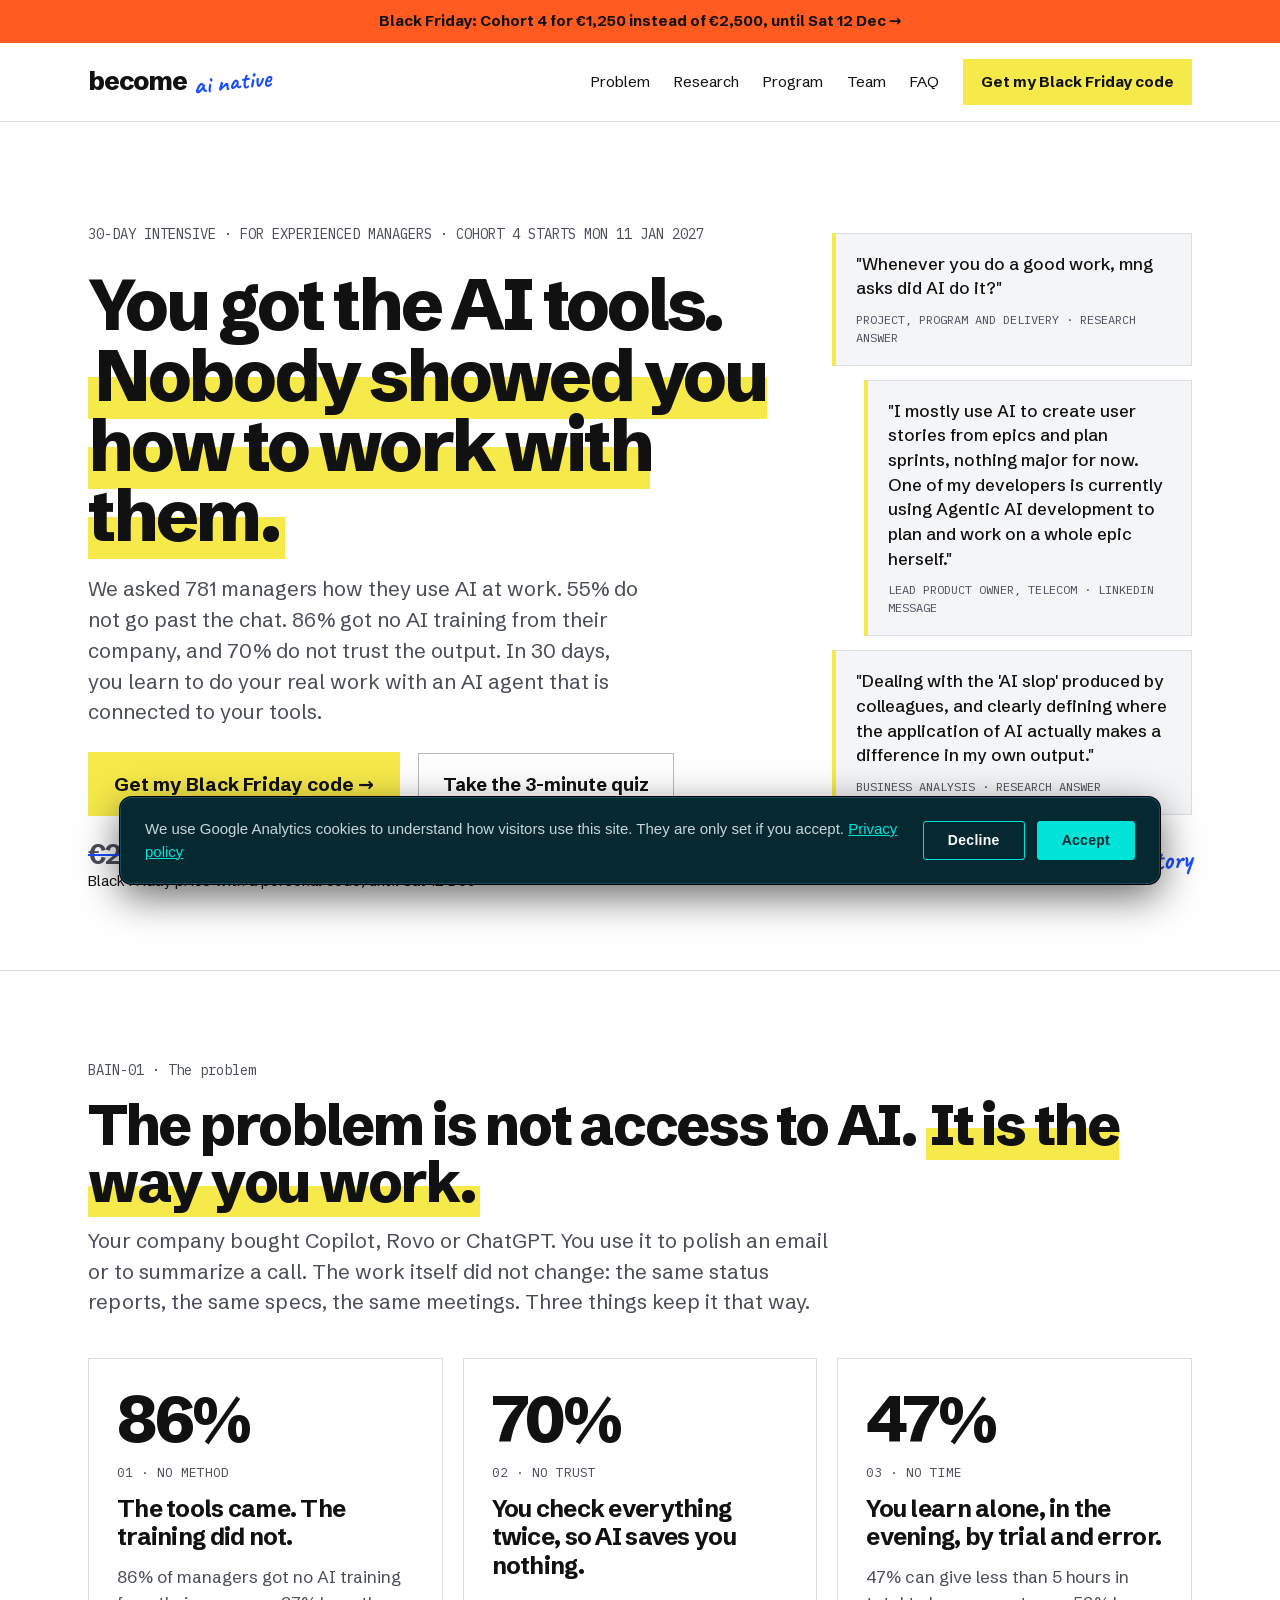
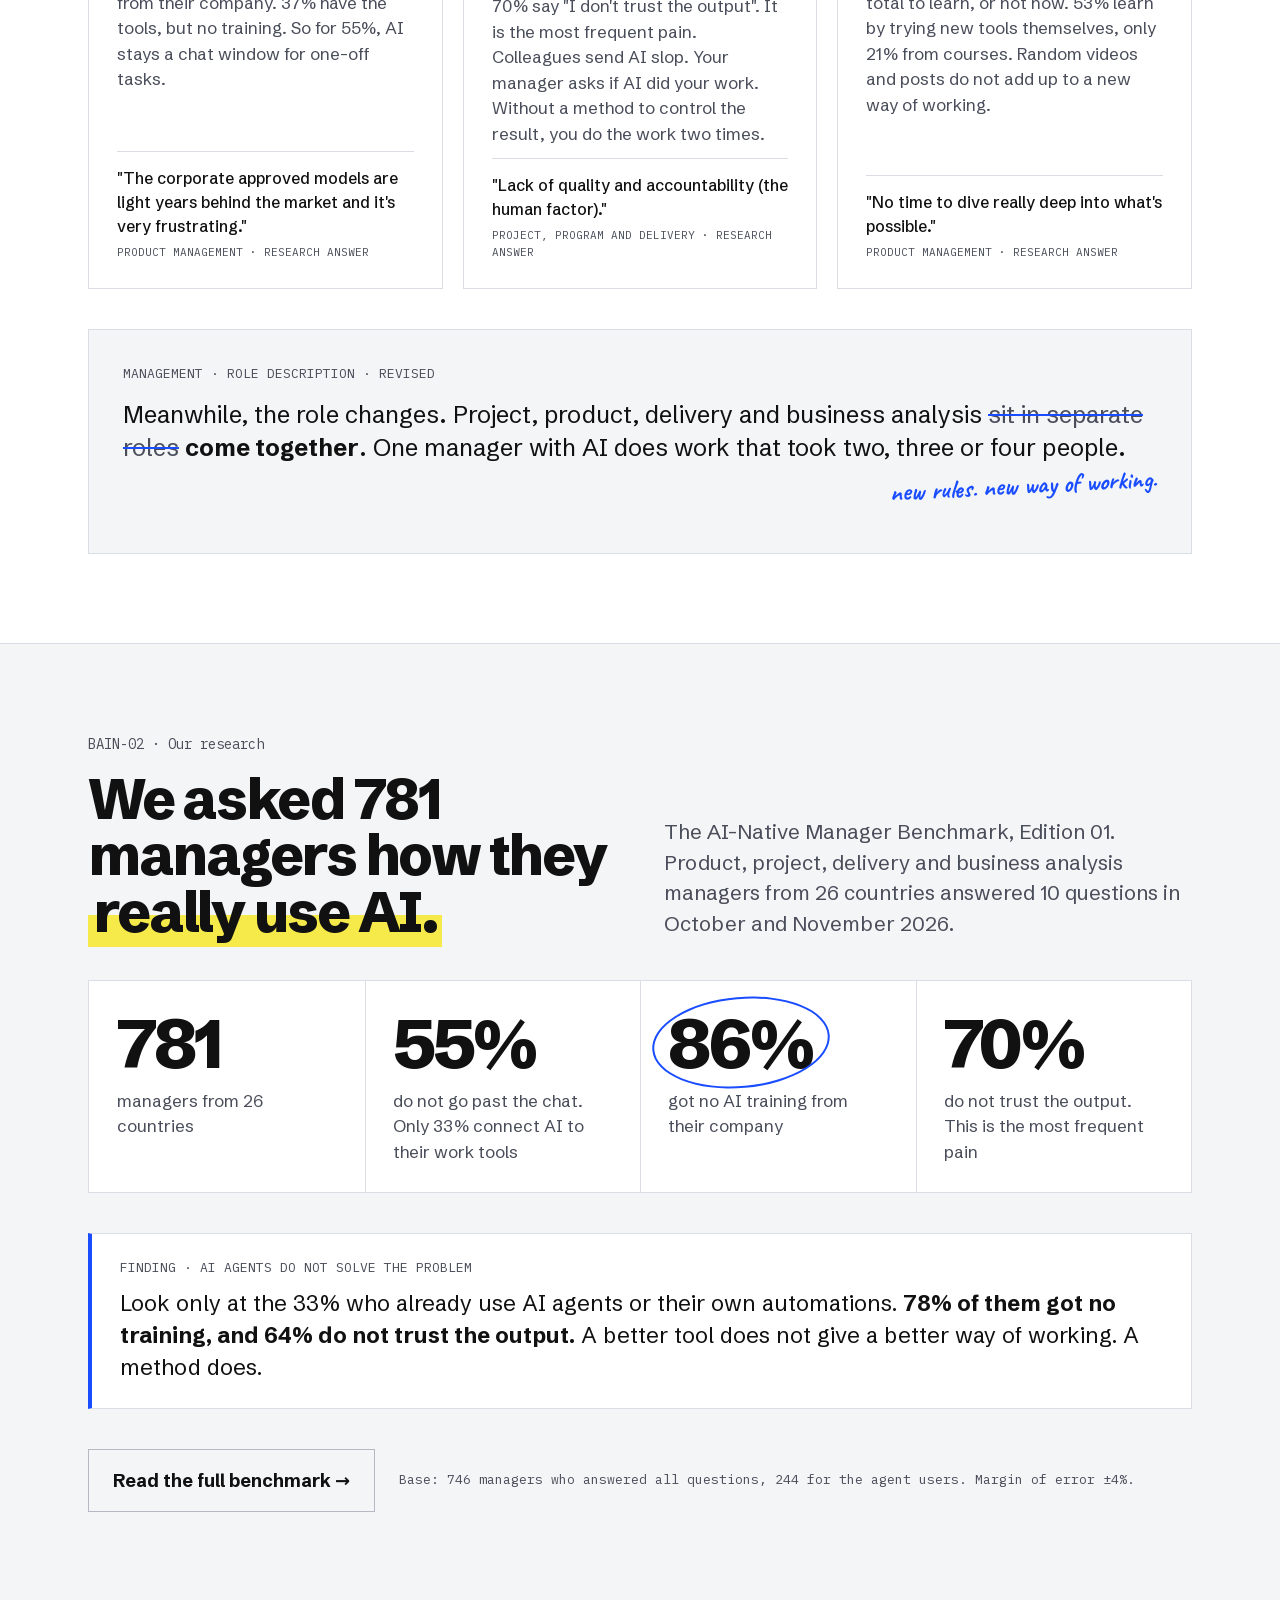
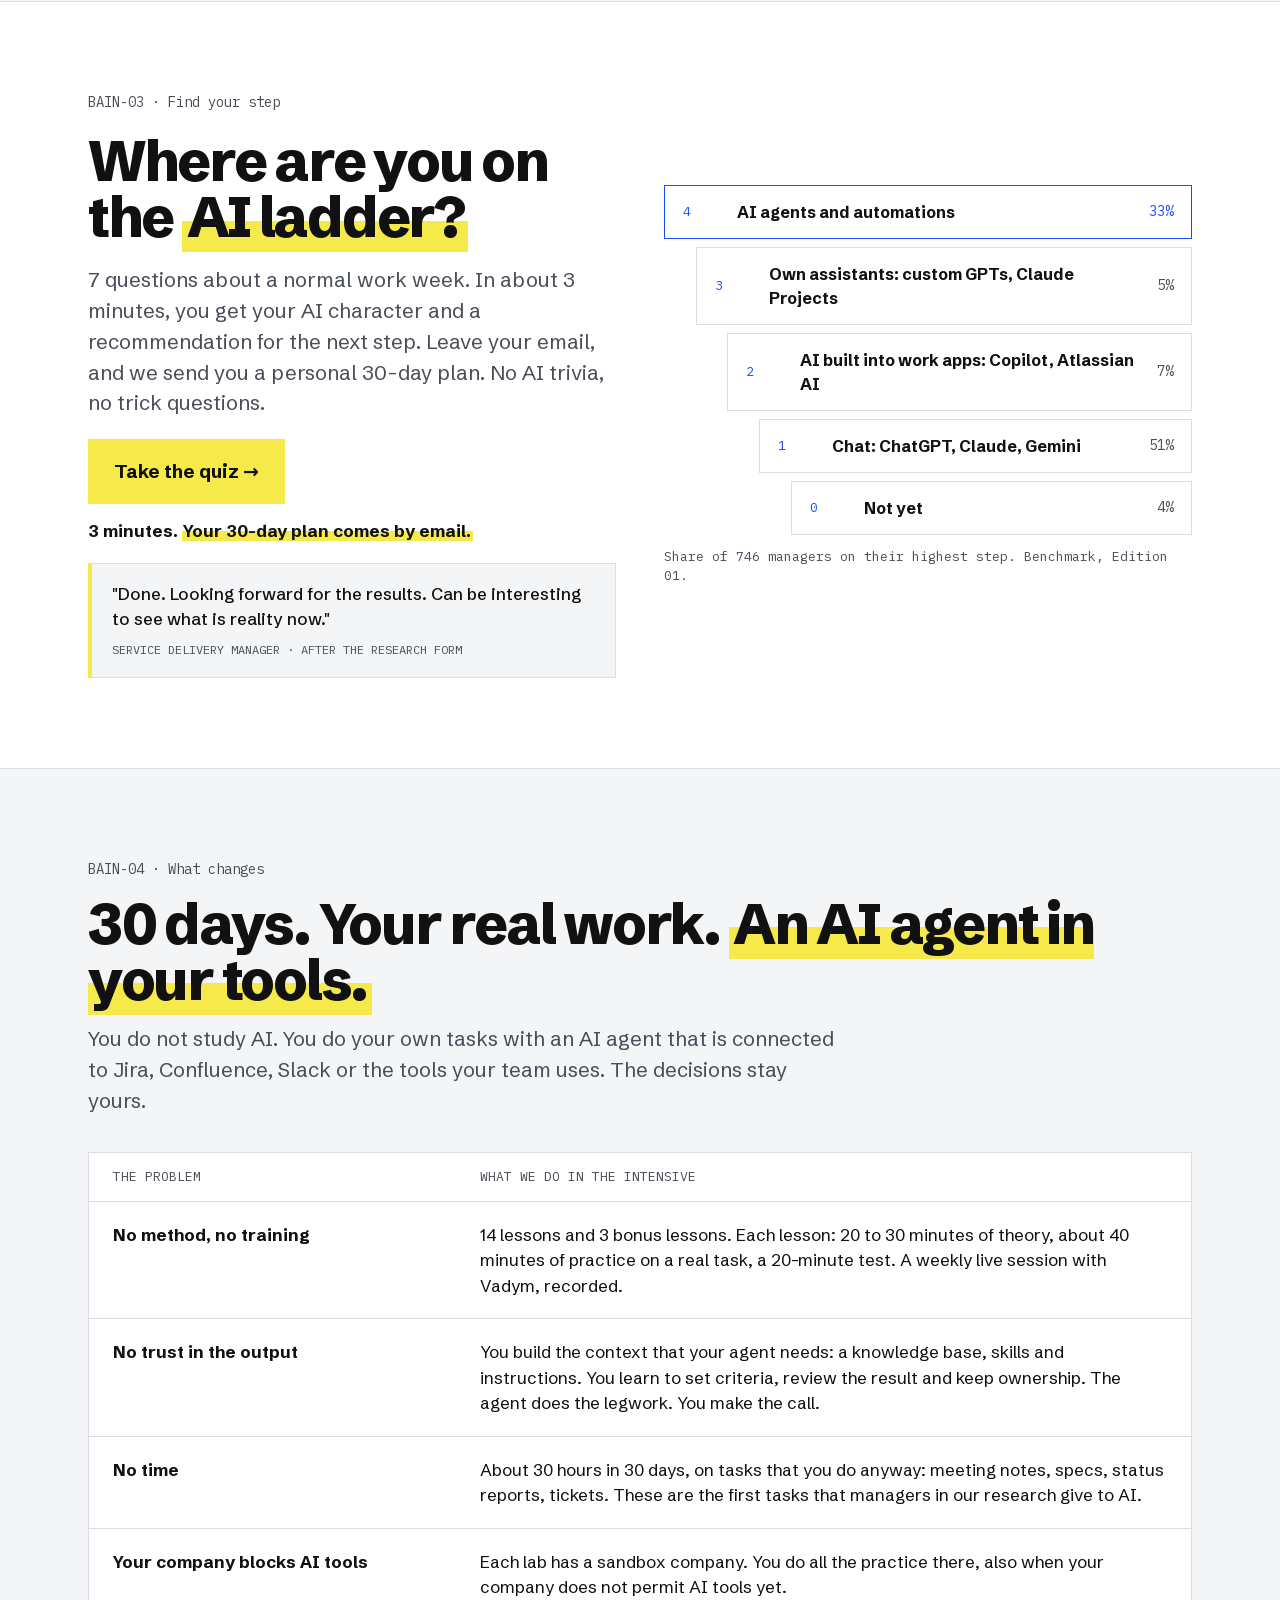
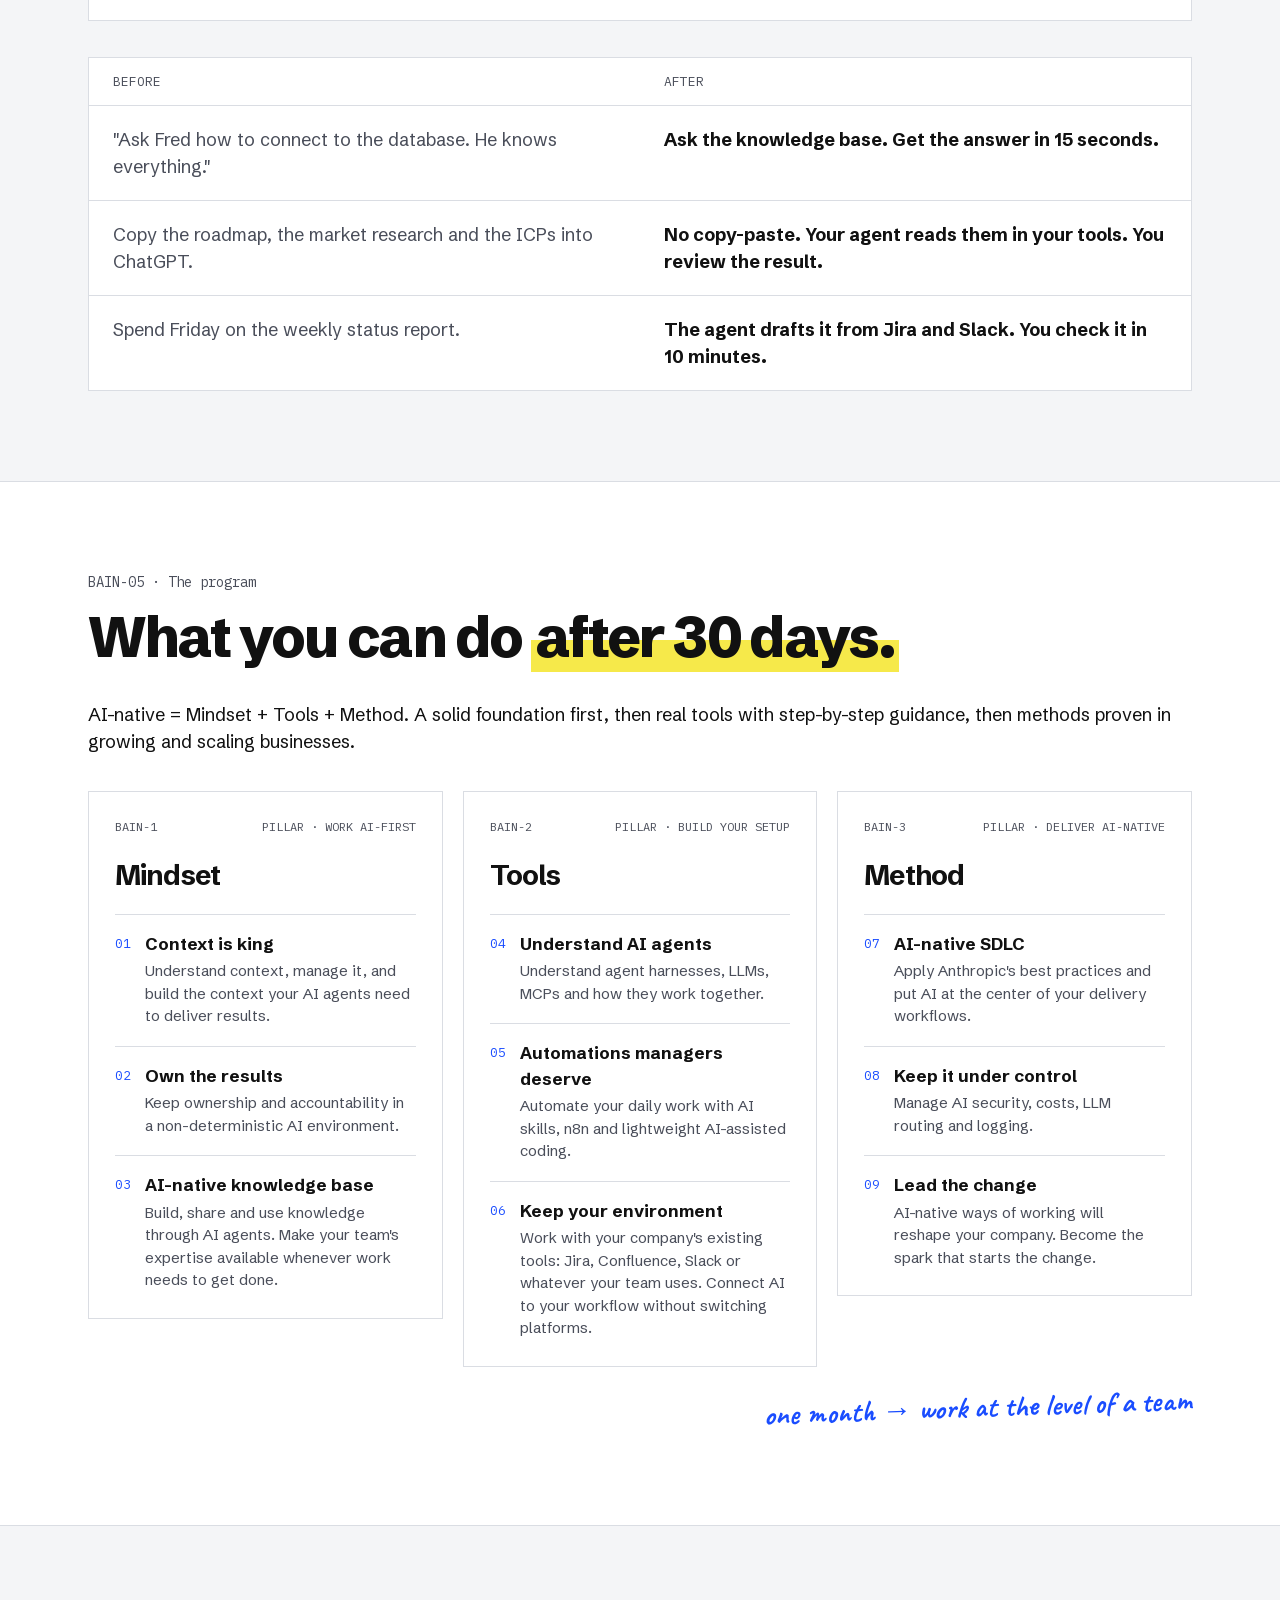
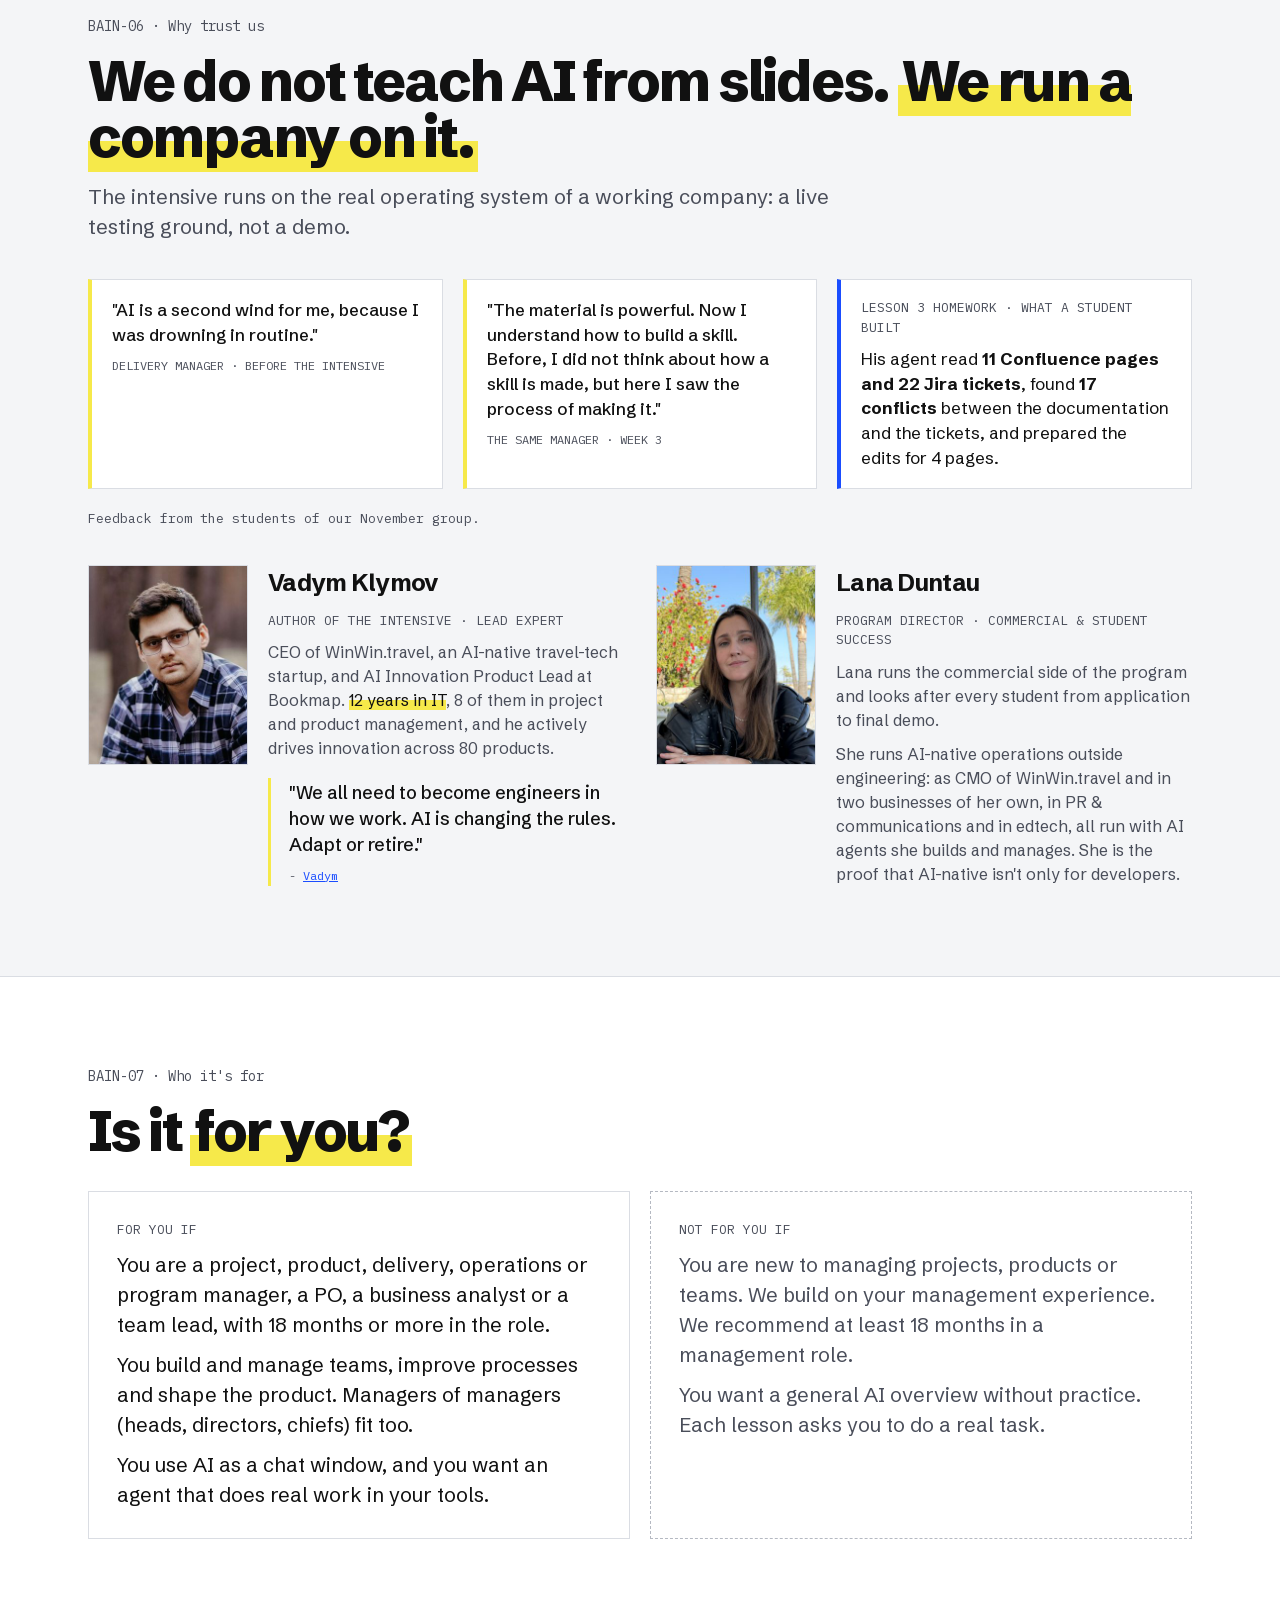
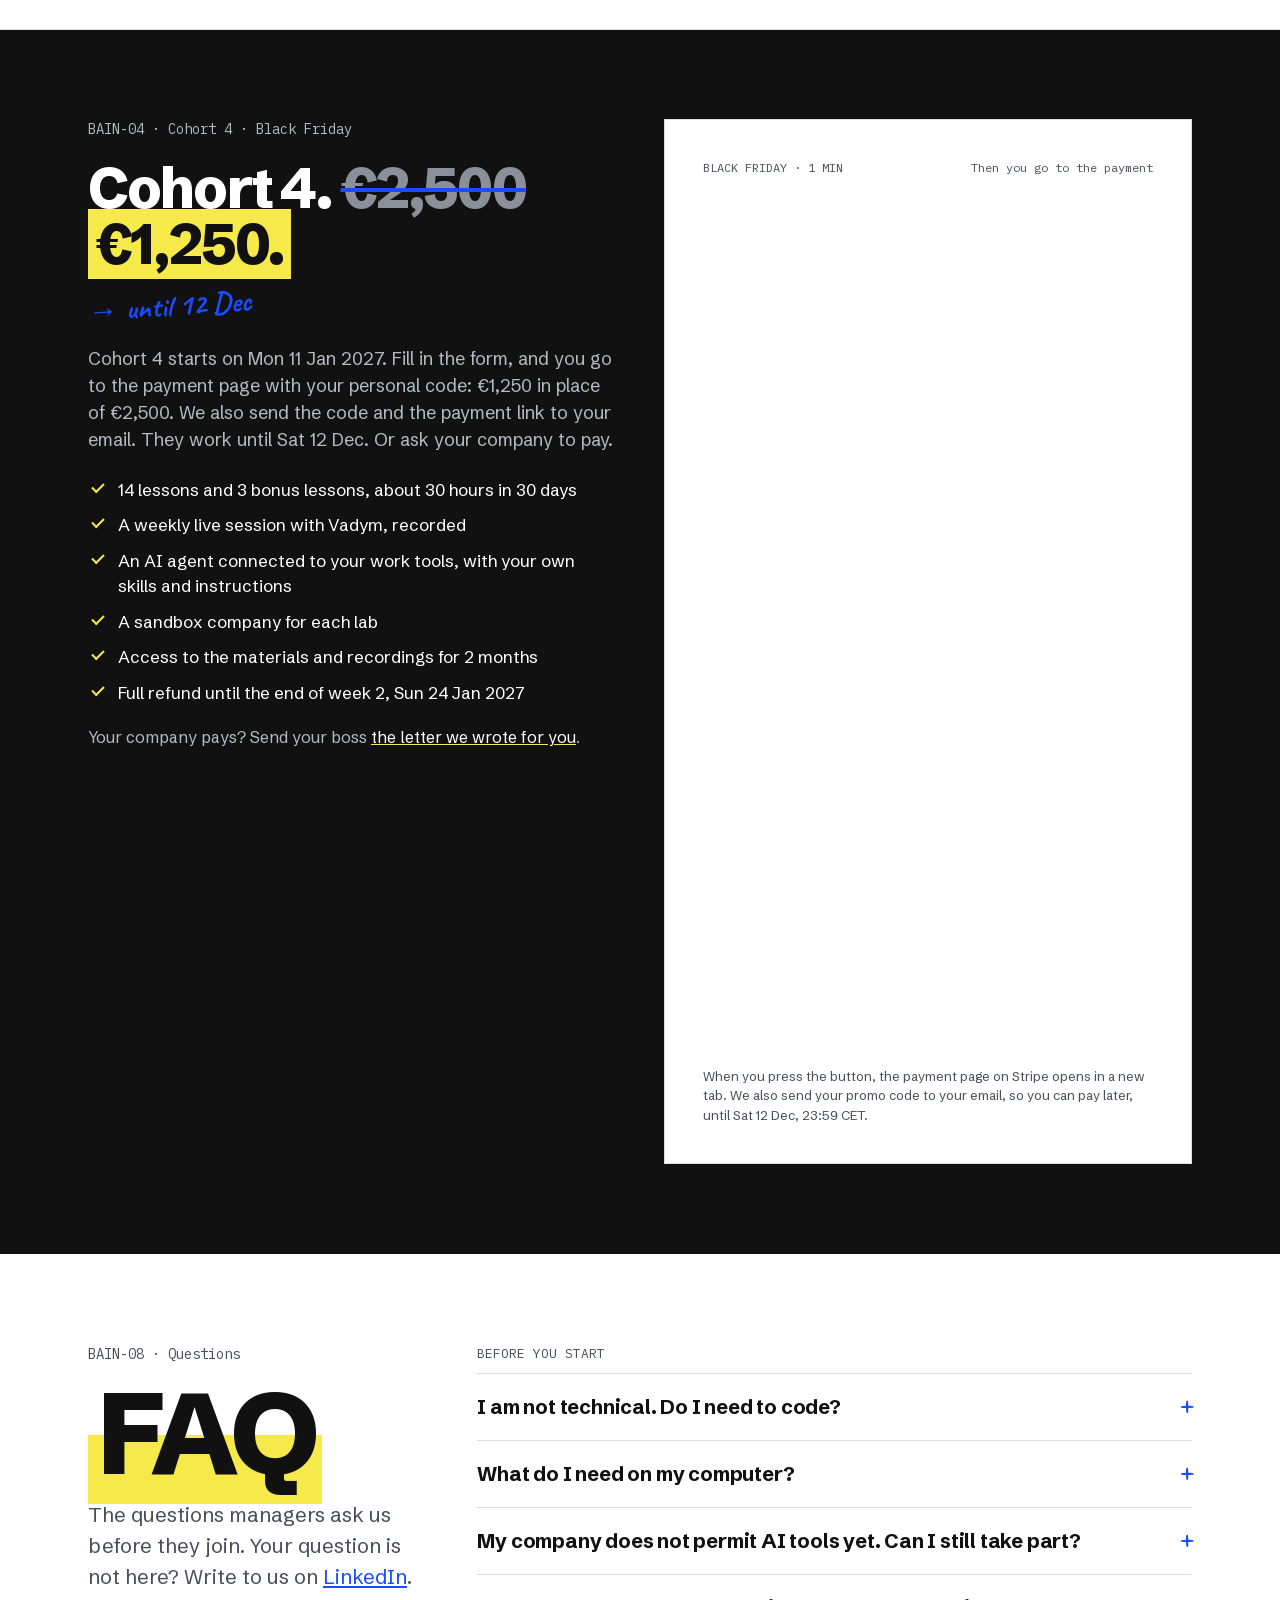
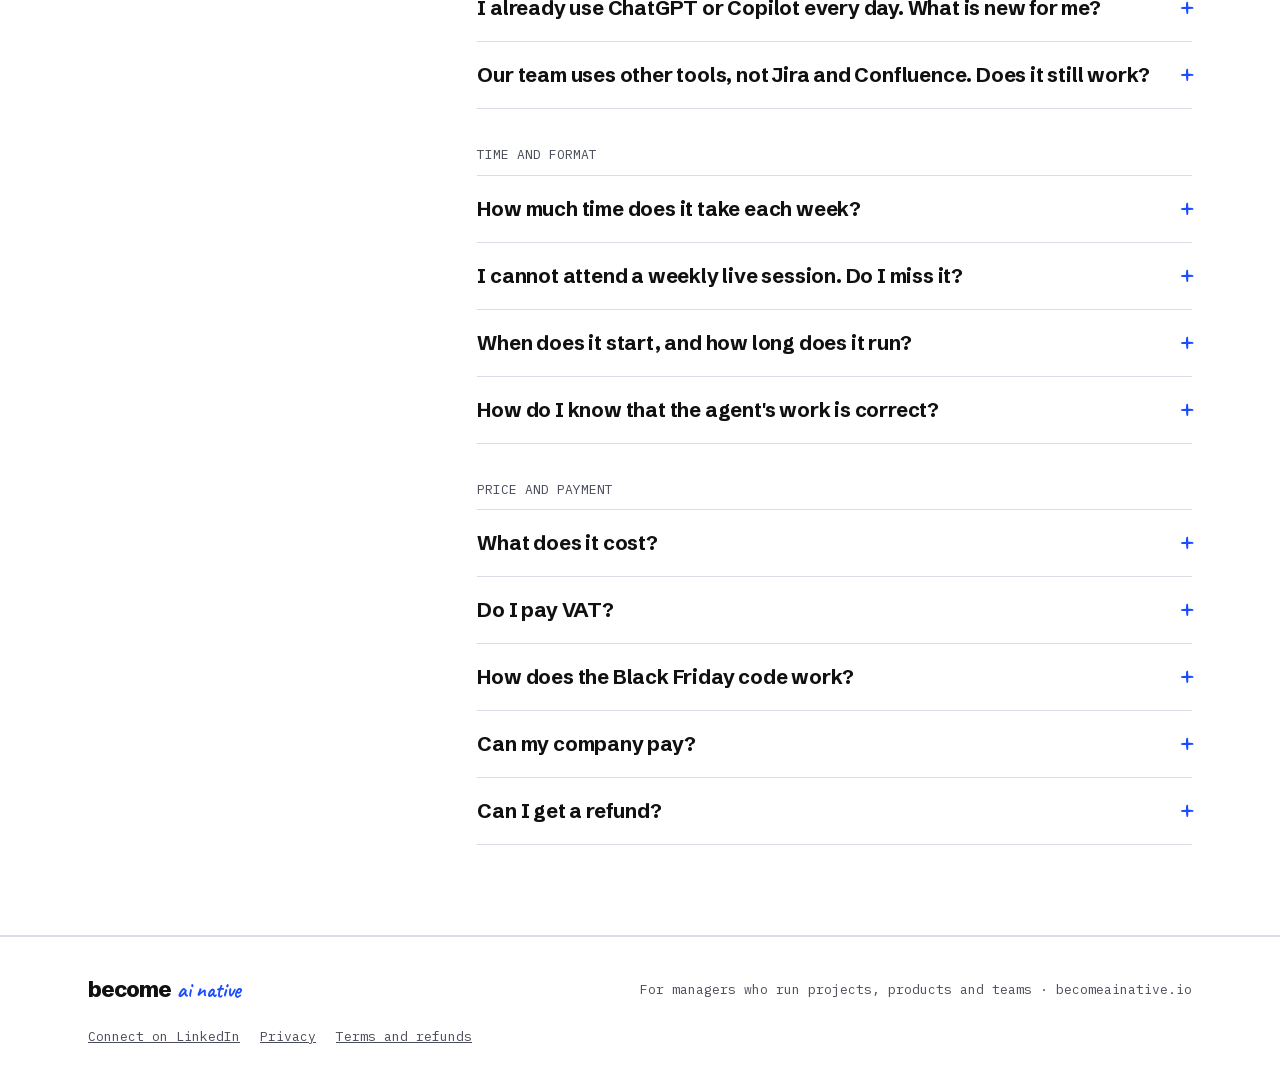
==== commit 125942dc: "Open the Stripe payment in a new tab after the form, with a Continue to payment button if the browse" ====
--- a/index.html
+++ b/index.html
@@ -20,7 +20,7 @@
 <link rel="stylesheet" href="/shared/consent.css">
 <script src="/shared/consent.js?v=3"></script>
 <link rel="preload" href="/shared/fonts/schibsted-grotesk-latin.woff2" as="font" type="font/woff2" crossorigin>
-<link rel="stylesheet" href="/shared/site.css?v=20">
+<link rel="stylesheet" href="/shared/site.css?v=21">
 </head>
 <body>
 
@@ -389,7 +389,8 @@
         <div class="form__meta" data-bf-off><span>APPLICATION · 3 MIN</span><span>We reply to everyone personally</span></div>
         <!-- Tally form 4aXEqb: the Black Friday form until Sat 12 Dec 2026. Confirmation is shown inside the Tally embed. -->
         <iframe class="tally-embed" data-tally-src="https://tally.so/embed/4aXEqb?alignLeft=1&amp;hideTitle=1&amp;transparentBackground=1&amp;dynamicHeight=1&amp;page=home" loading="lazy" title="Get my Black Friday code"></iframe>
-        <p class="form__note" data-bf>When you press the button, you go to the payment page on Stripe. We also send your promo code to your email, so you can pay later, until Sat 12 Dec, 23:59 CET.</p>
+        <p class="form__pay" data-pay-box hidden>Your payment page is open in a new tab. Did it not open? <a class="btn" href="https://buy.stripe.com/aFadR86Qx5vPbmn1zkds400?prefilled_promo_code=BLACKFRIDAY50" target="_blank" rel="noopener" data-pay-link>Continue to payment →</a></p>
+        <p class="form__note" data-bf>When you press the button, the payment page on Stripe opens in a new tab. We also send your promo code to your email, so you can pay later, until Sat 12 Dec, 23:59 CET.</p>
       </div>
     </div>
   </div>
@@ -490,6 +491,6 @@
   </div>
 </footer>
 
-<script src="/shared/site.js?v=16"></script>
+<script src="/shared/site.js?v=18"></script>
 </body>
 </html>
--- a/shared/site.css
+++ b/shared/site.css
@@ -346,6 +346,8 @@
 .form-card { background: var(--paper); border: 1px solid var(--rule); padding: clamp(24px, 3vw, 40px); }
 .form { display: flex; flex-direction: column; gap: 18px; }
 .form__meta { display: flex; justify-content: space-between; flex-wrap: wrap; gap: 8px; font-family: var(--font-mono); font-size: 12px; color: var(--muted); }
+.form__pay { display: flex; flex-wrap: wrap; align-items: center; gap: 12px; font-size: 15px; }
+.form__pay[hidden] { display: none; }
 .form__note { font-size: 13px; line-height: 1.5; color: var(--muted); margin-top: -6px; }
 .field { display: flex; flex-direction: column; gap: 6px; font-size: 15px; font-weight: 700; }
 .field input, .field select, .field textarea {
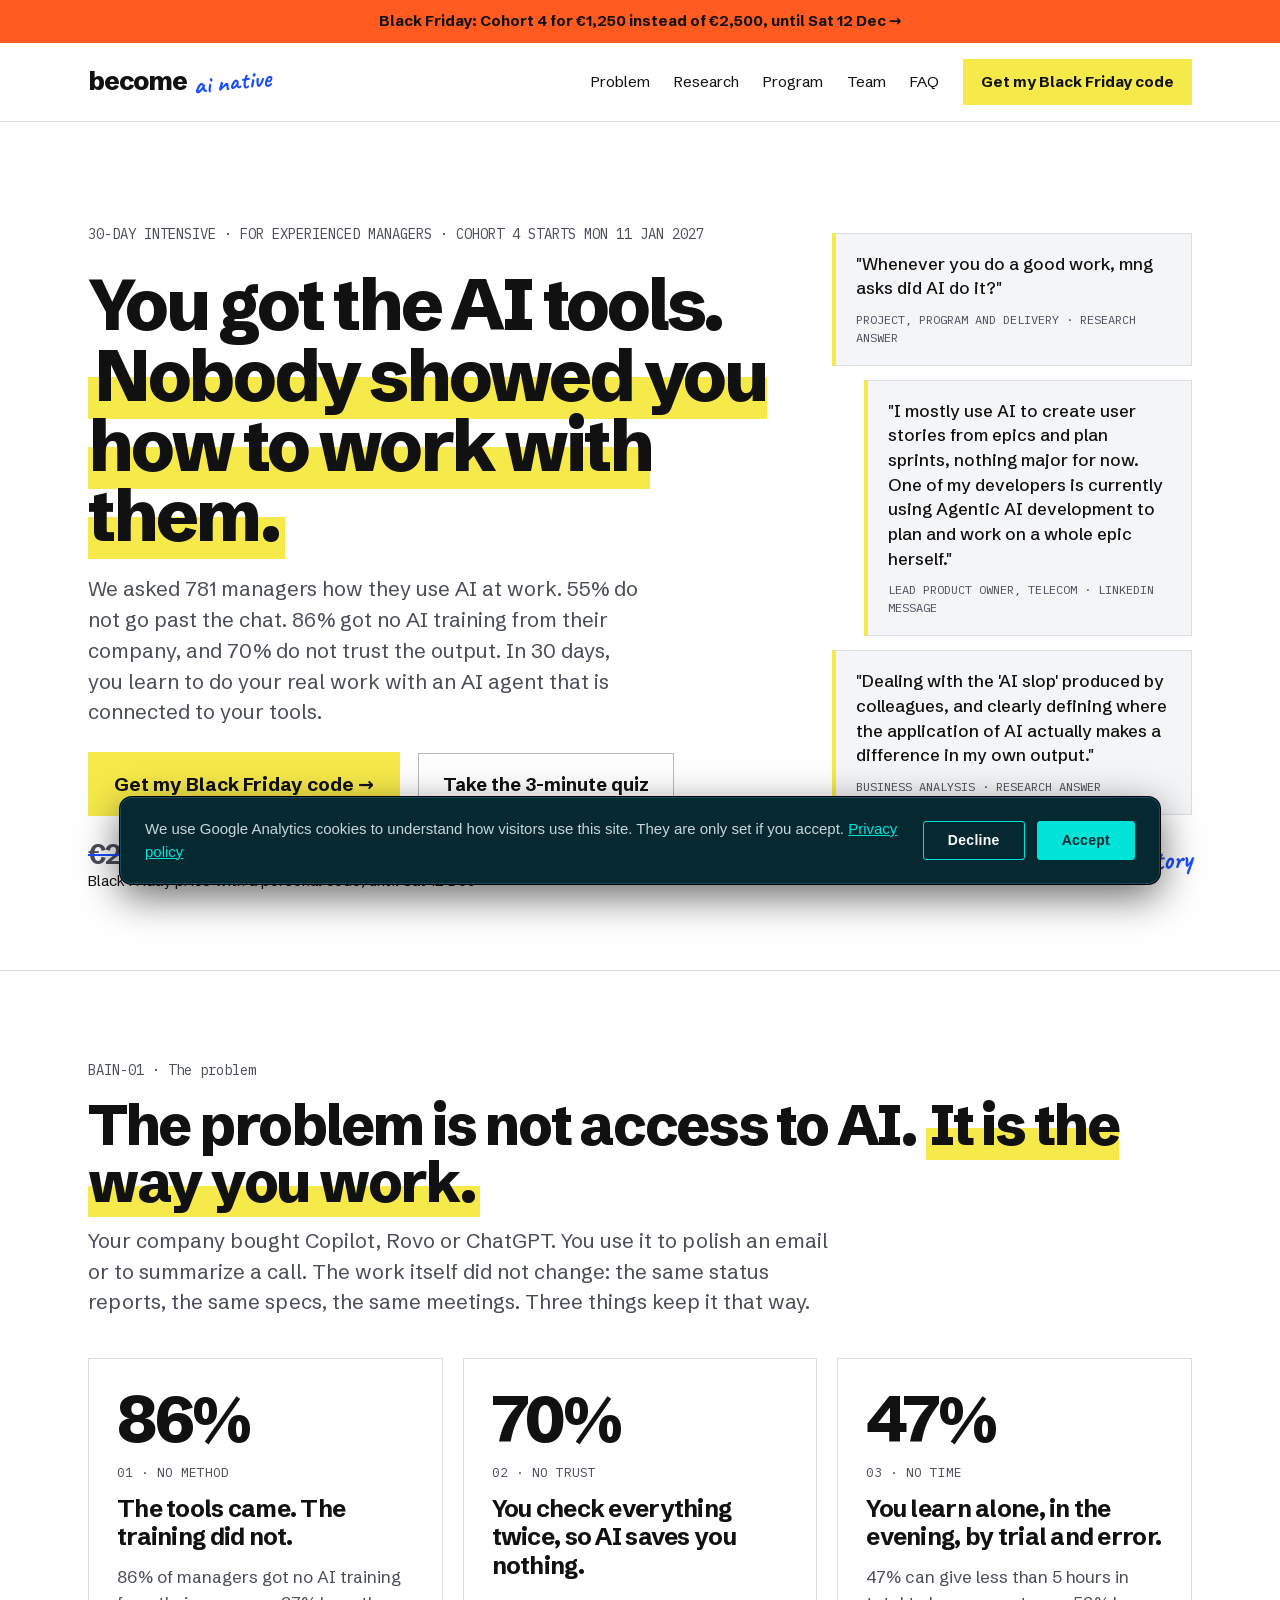
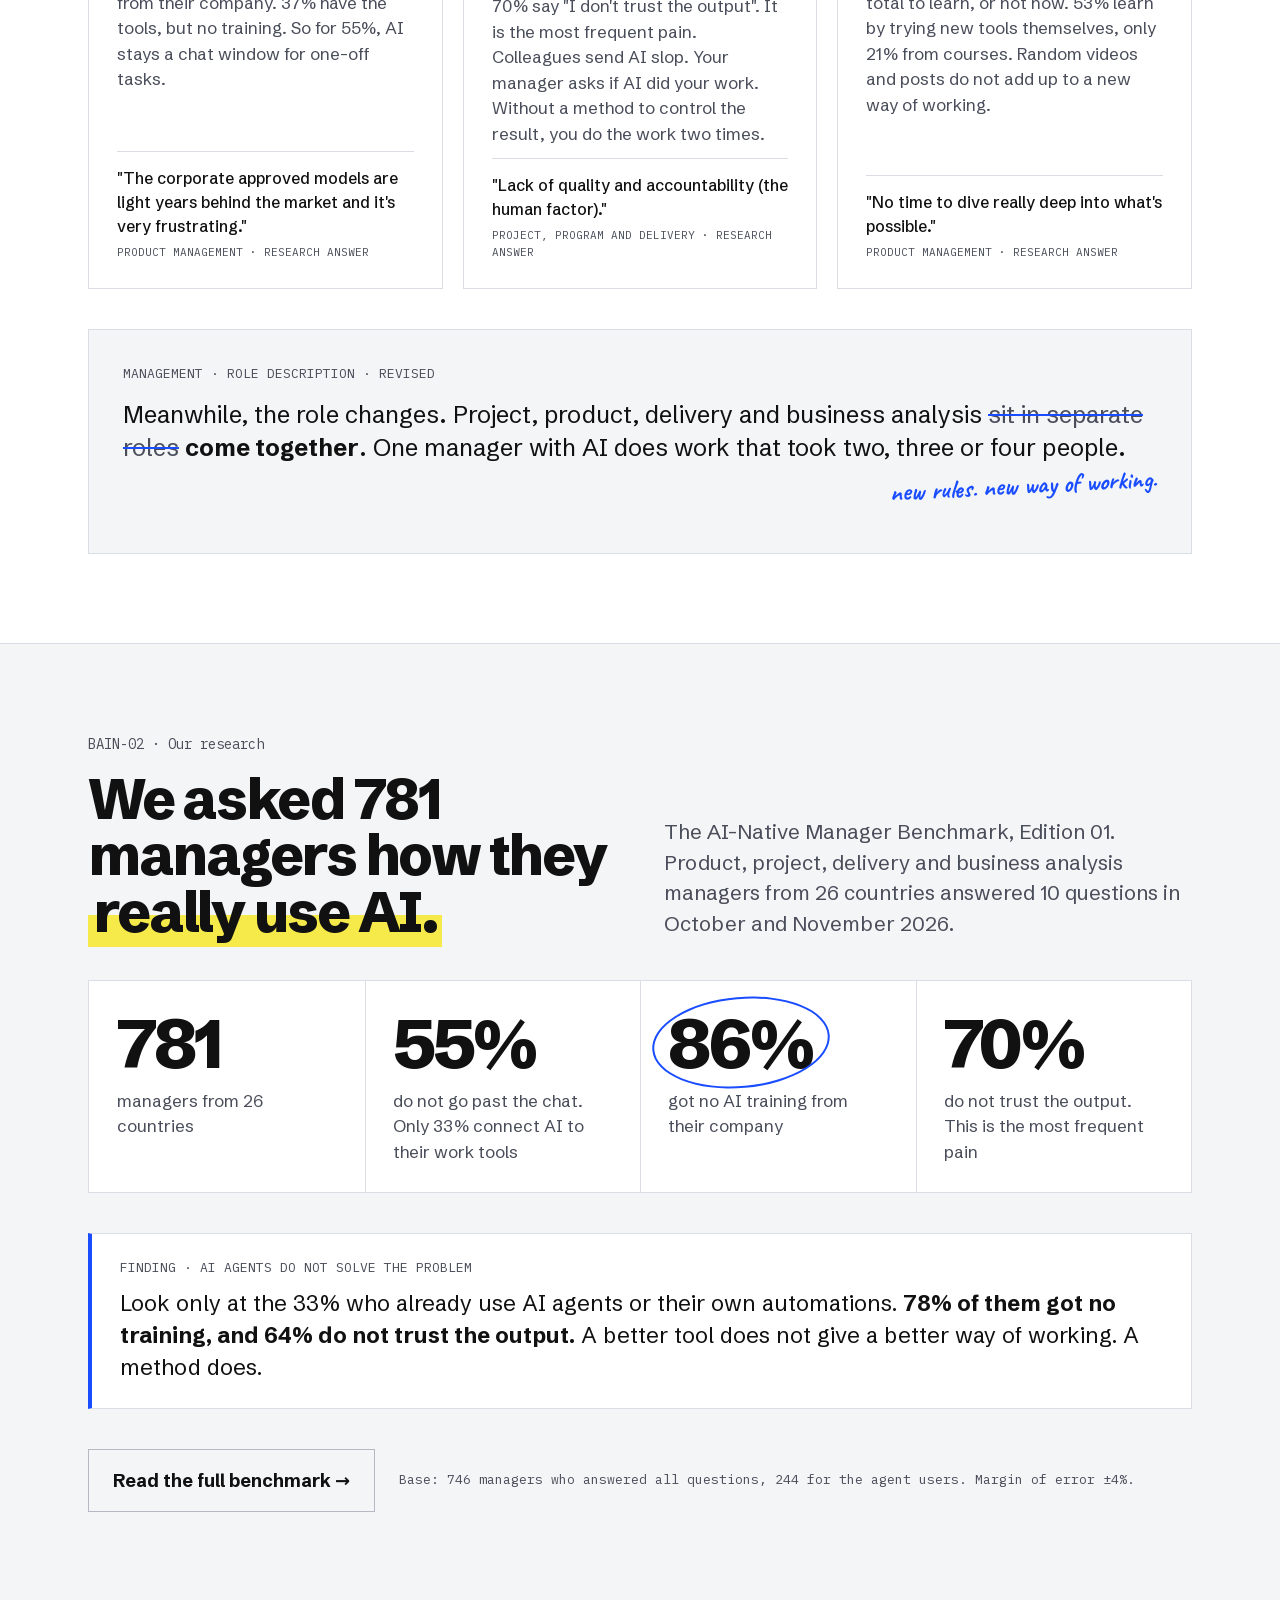
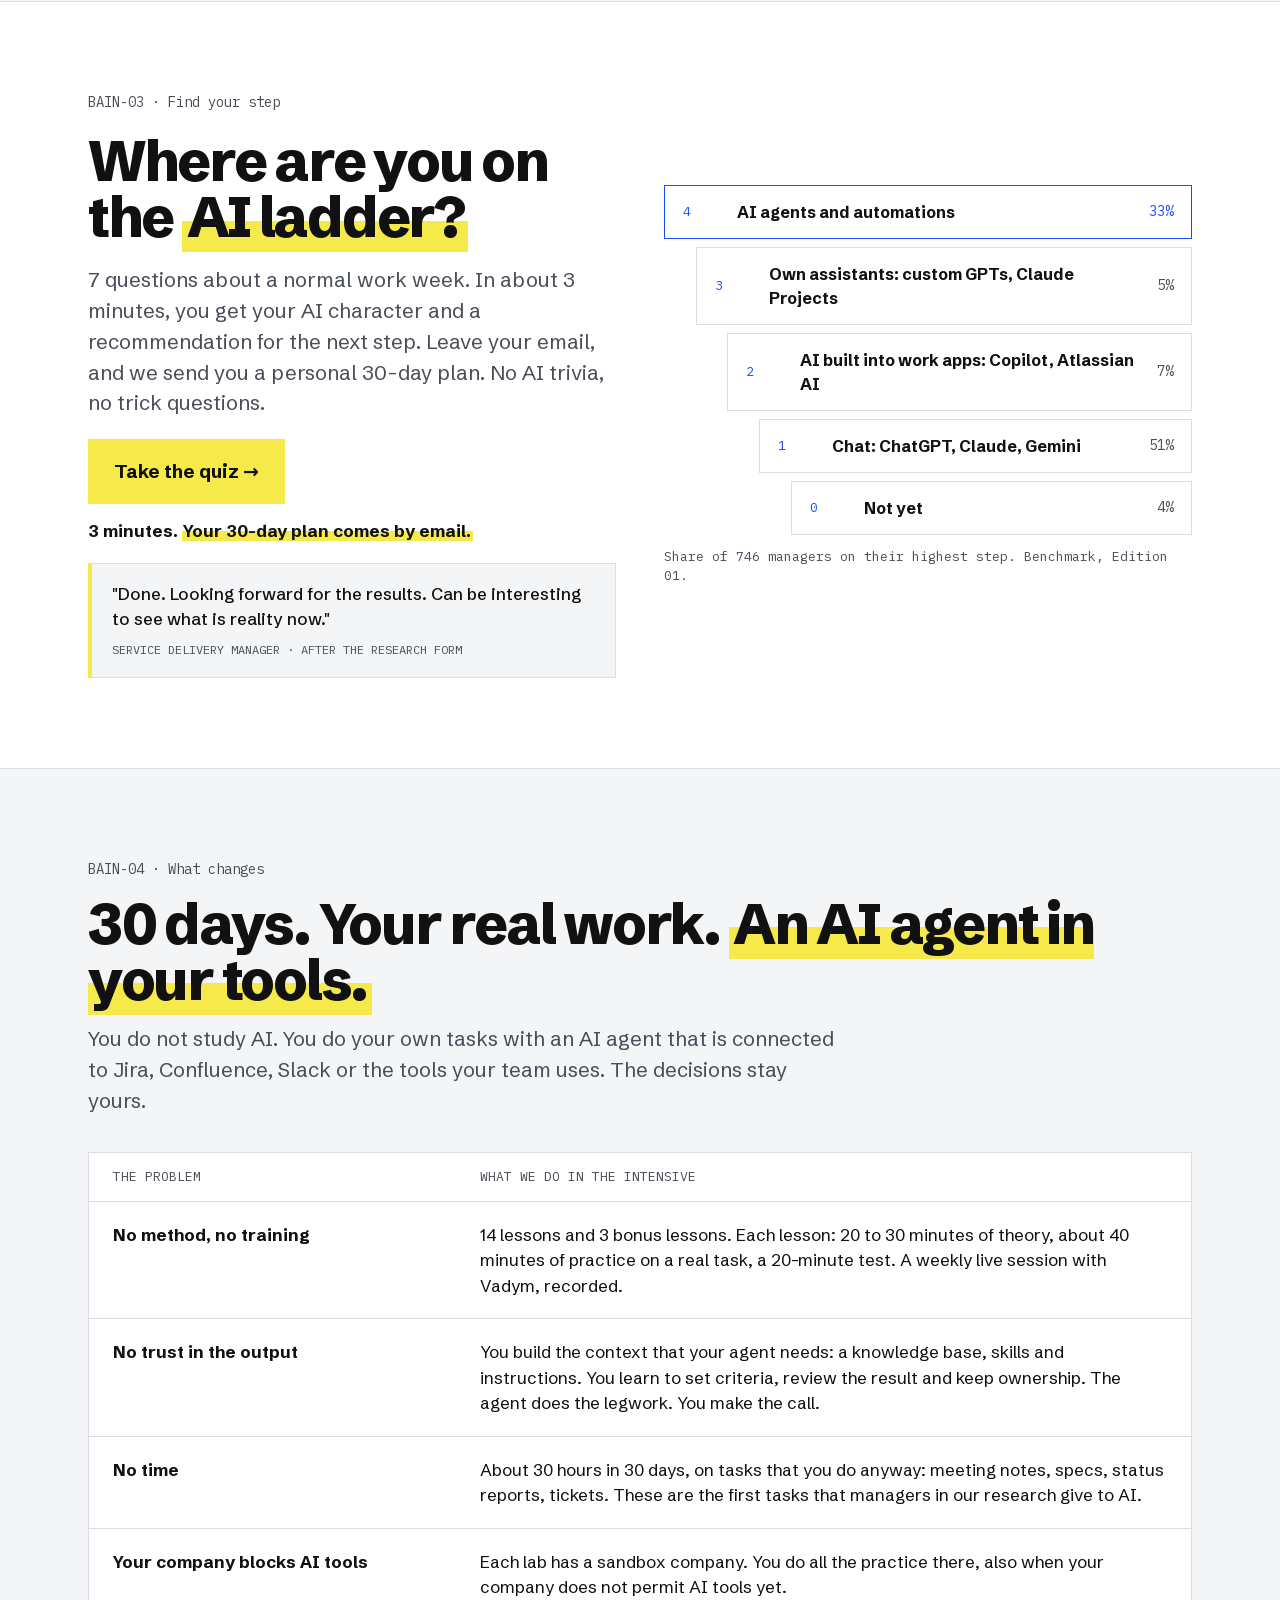
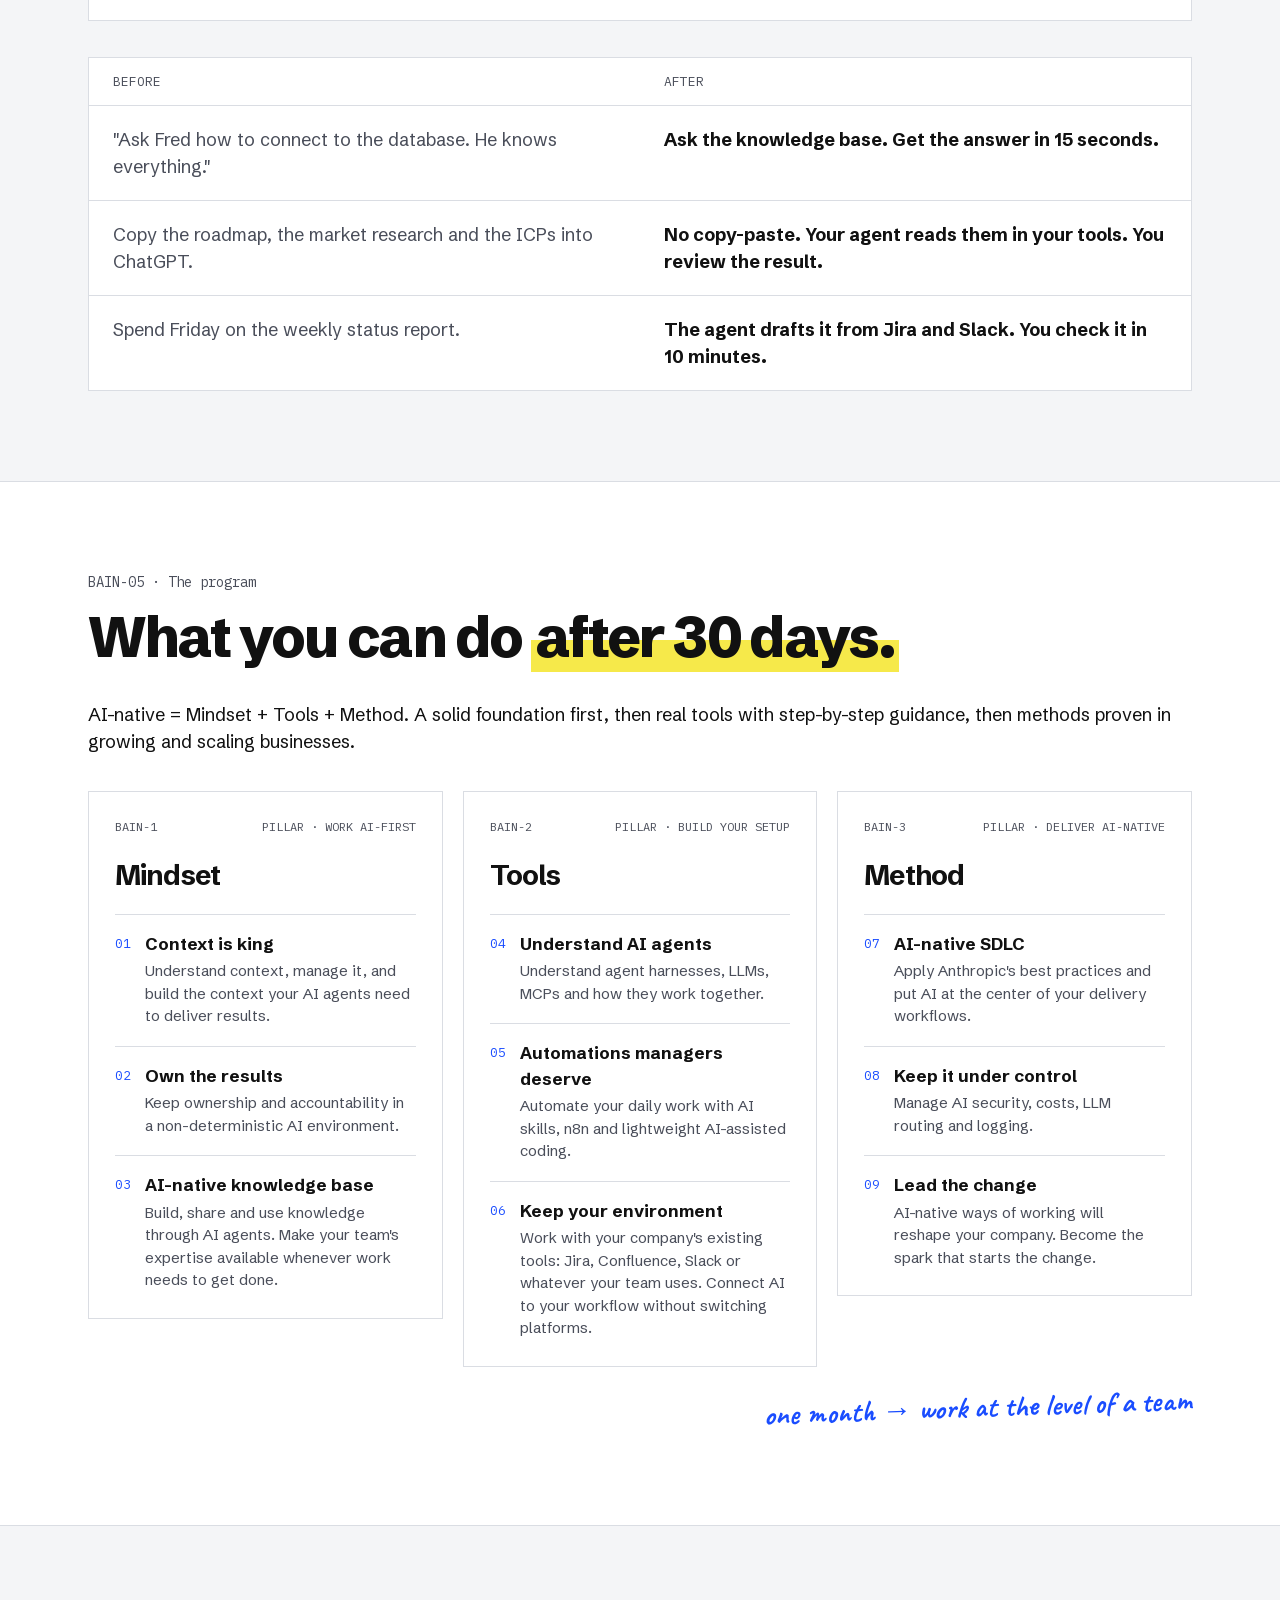
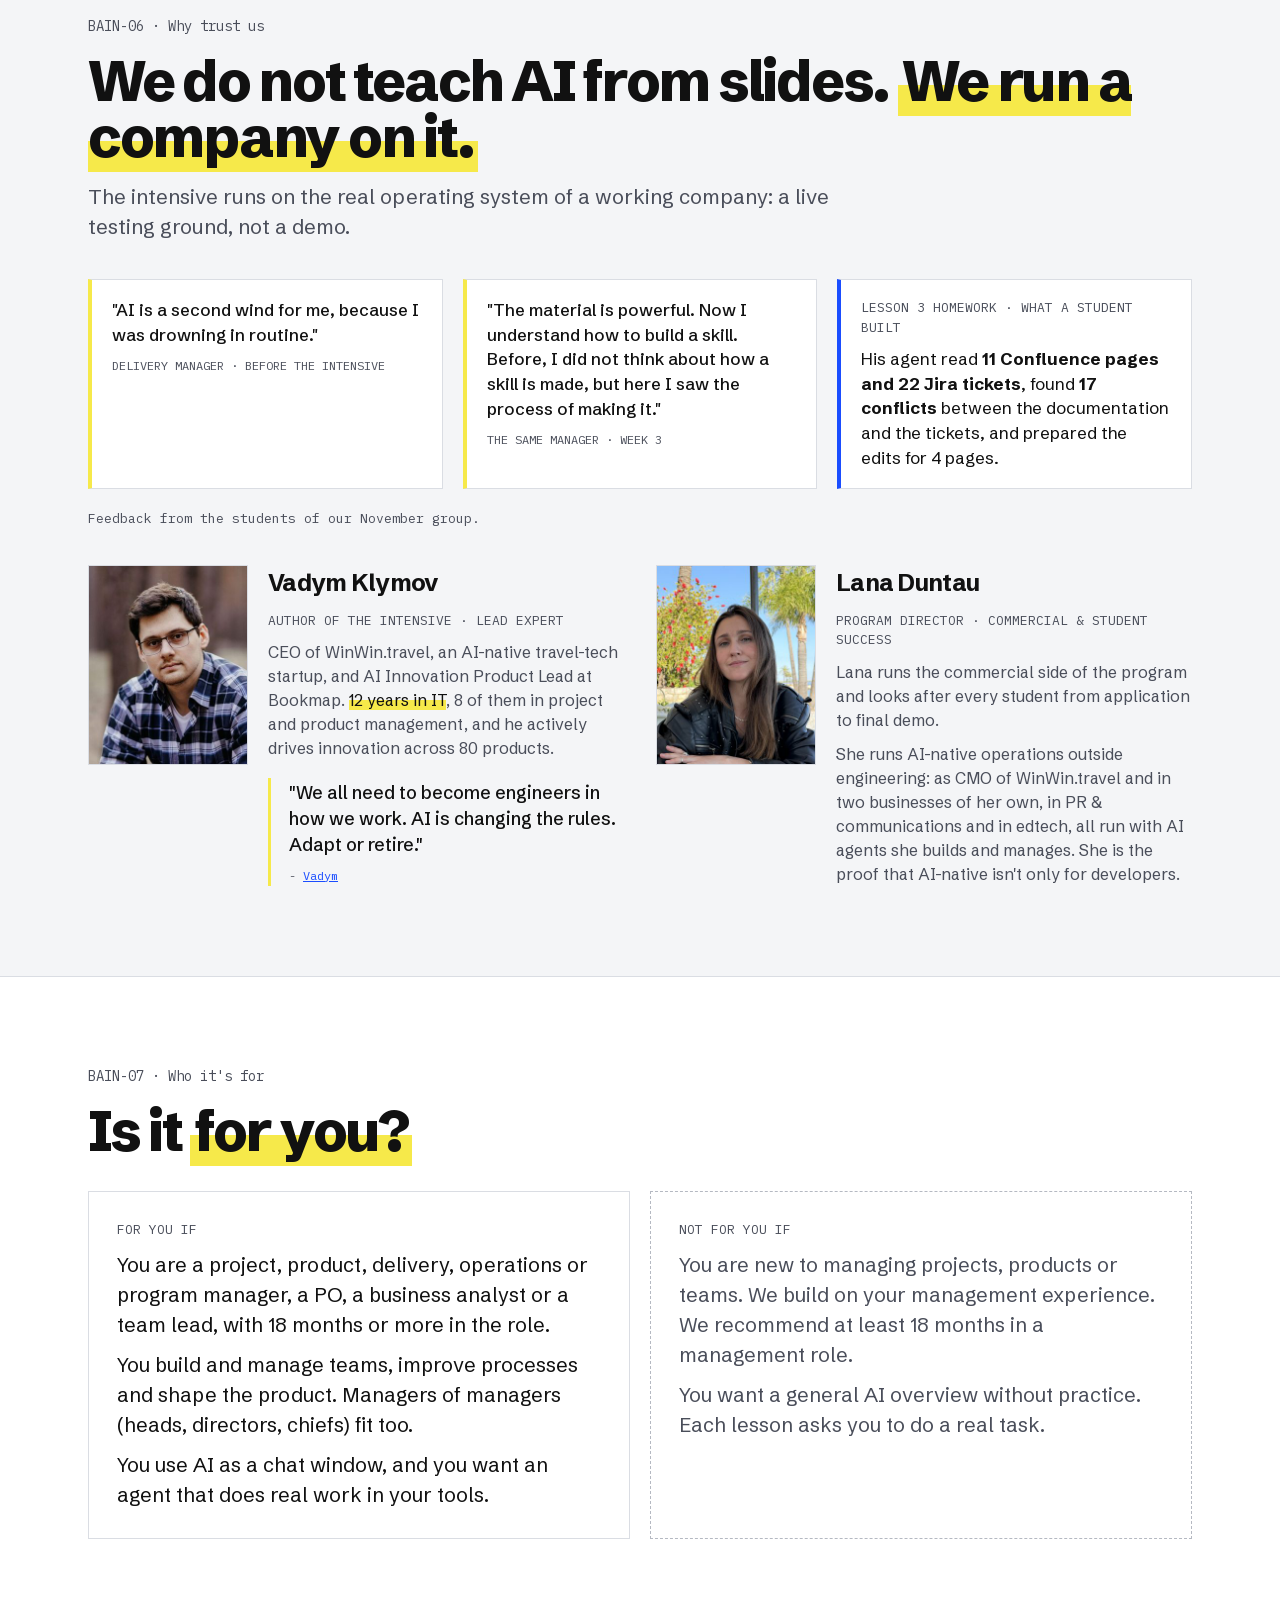
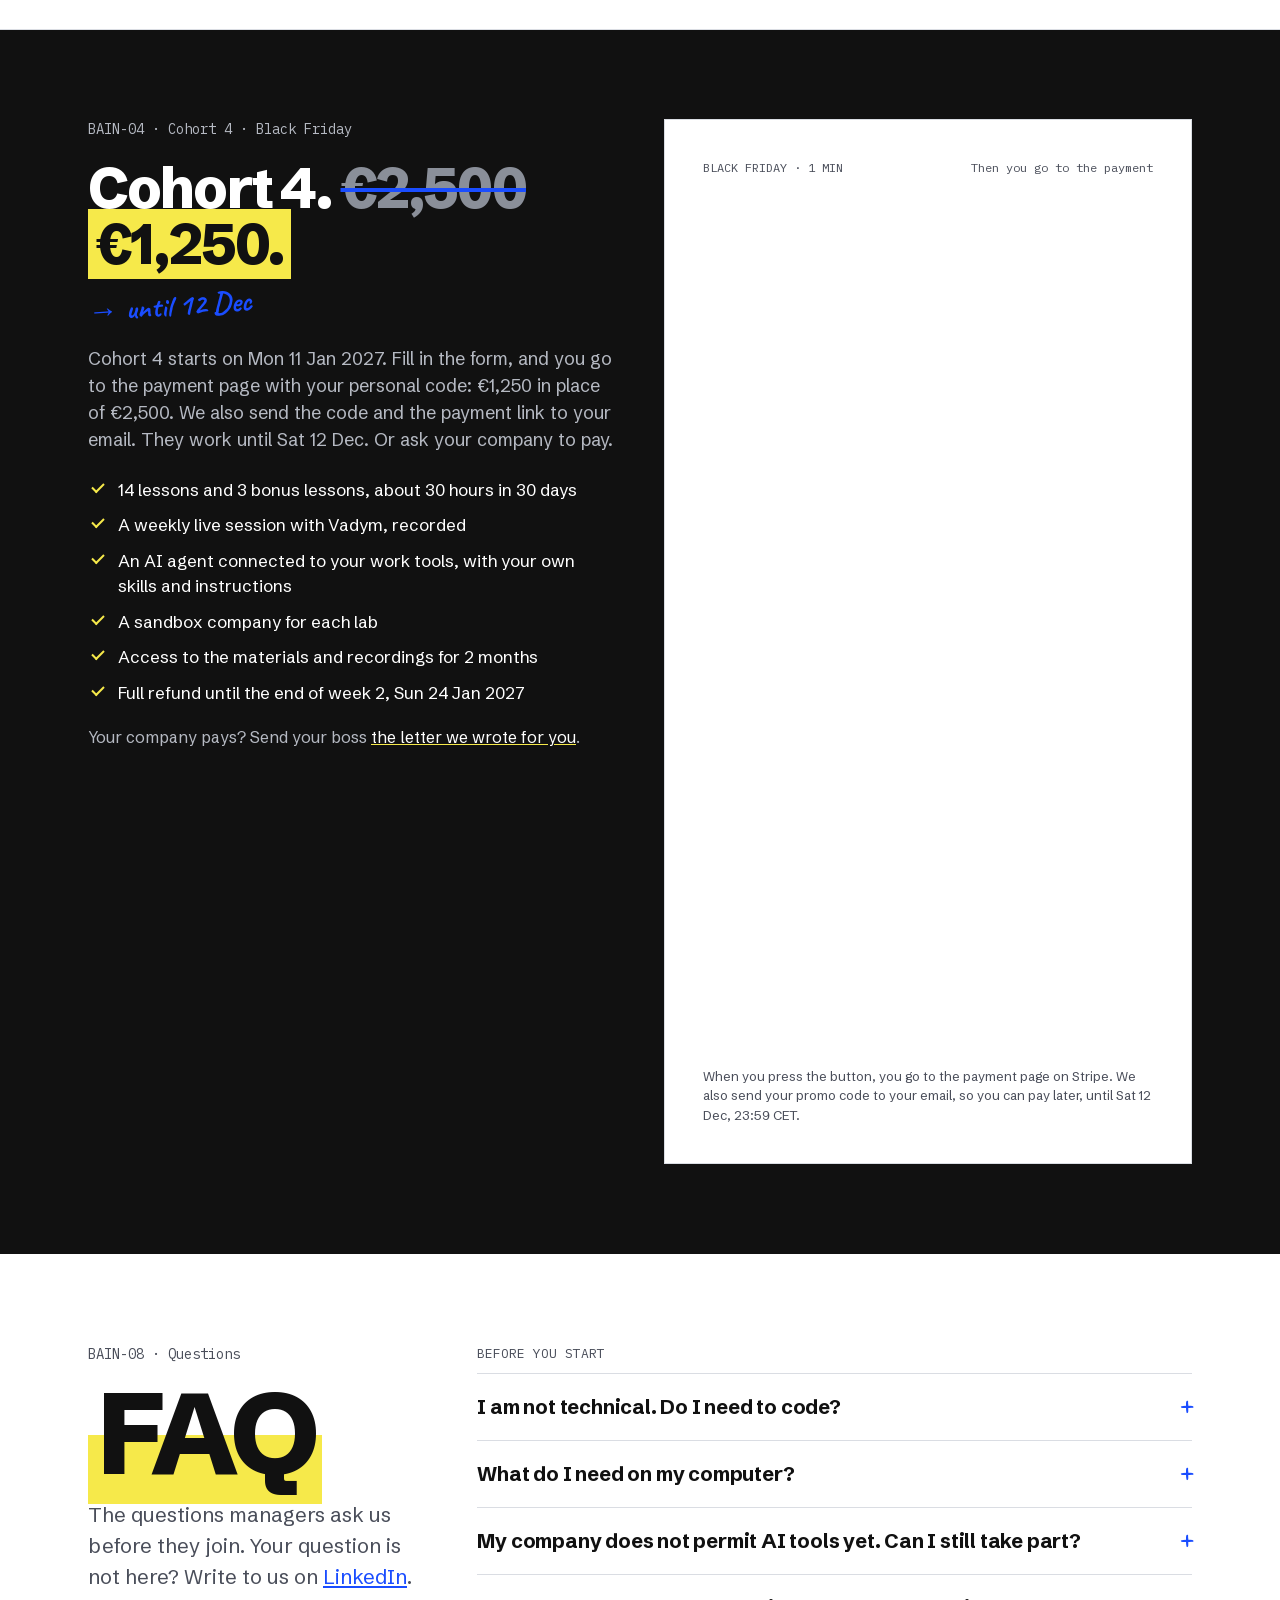
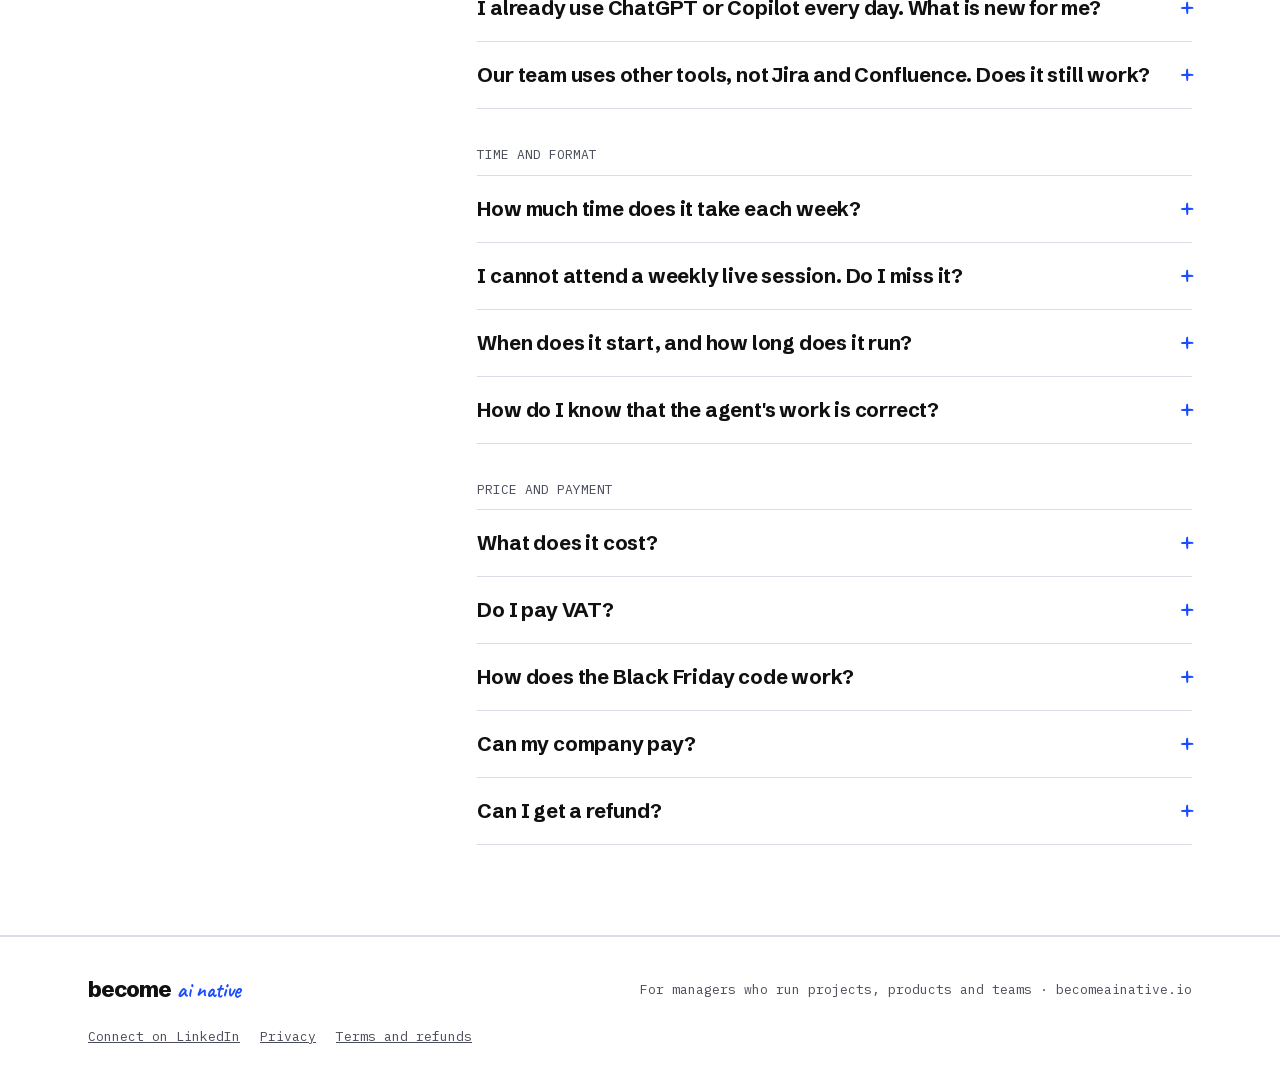
==== commit 98fd6ce1: "Remove the new-tab payment and the Continue to payment button: Tally now redirects to Stripe after t" ====
--- a/index.html
+++ b/index.html
@@ -389,8 +389,7 @@
         <div class="form__meta" data-bf-off><span>APPLICATION · 3 MIN</span><span>We reply to everyone personally</span></div>
         <!-- Tally form 4aXEqb: the Black Friday form until Sat 12 Dec 2026. Confirmation is shown inside the Tally embed. -->
         <iframe class="tally-embed" data-tally-src="https://tally.so/embed/4aXEqb?alignLeft=1&amp;hideTitle=1&amp;transparentBackground=1&amp;dynamicHeight=1&amp;page=home" loading="lazy" title="Get my Black Friday code"></iframe>
-        <p class="form__pay" data-pay-box hidden>Your payment page is open in a new tab. Did it not open? <a class="btn" href="https://buy.stripe.com/aFadR86Qx5vPbmn1zkds400?prefilled_promo_code=BLACKFRIDAY50" target="_blank" rel="noopener" data-pay-link>Continue to payment →</a></p>
-        <p class="form__note" data-bf>When you press the button, the payment page on Stripe opens in a new tab. We also send your promo code to your email, so you can pay later, until Sat 12 Dec, 23:59 CET.</p>
+        <p class="form__note" data-bf>When you press the button, you go to the payment page on Stripe. We also send your promo code to your email, so you can pay later, until Sat 12 Dec, 23:59 CET.</p>
       </div>
     </div>
   </div>
@@ -491,6 +490,6 @@
   </div>
 </footer>
 
-<script src="/shared/site.js?v=18"></script>
+<script src="/shared/site.js?v=19"></script>
 </body>
 </html>
--- a/shared/site.css
+++ b/shared/site.css
@@ -346,8 +346,6 @@
 .form-card { background: var(--paper); border: 1px solid var(--rule); padding: clamp(24px, 3vw, 40px); }
 .form { display: flex; flex-direction: column; gap: 18px; }
 .form__meta { display: flex; justify-content: space-between; flex-wrap: wrap; gap: 8px; font-family: var(--font-mono); font-size: 12px; color: var(--muted); }
-.form__pay { display: flex; flex-wrap: wrap; align-items: center; gap: 12px; font-size: 15px; }
-.form__pay[hidden] { display: none; }
 .form__note { font-size: 13px; line-height: 1.5; color: var(--muted); margin-top: -6px; }
 .field { display: flex; flex-direction: column; gap: 6px; font-size: 15px; font-weight: 700; }
 .field input, .field select, .field textarea {
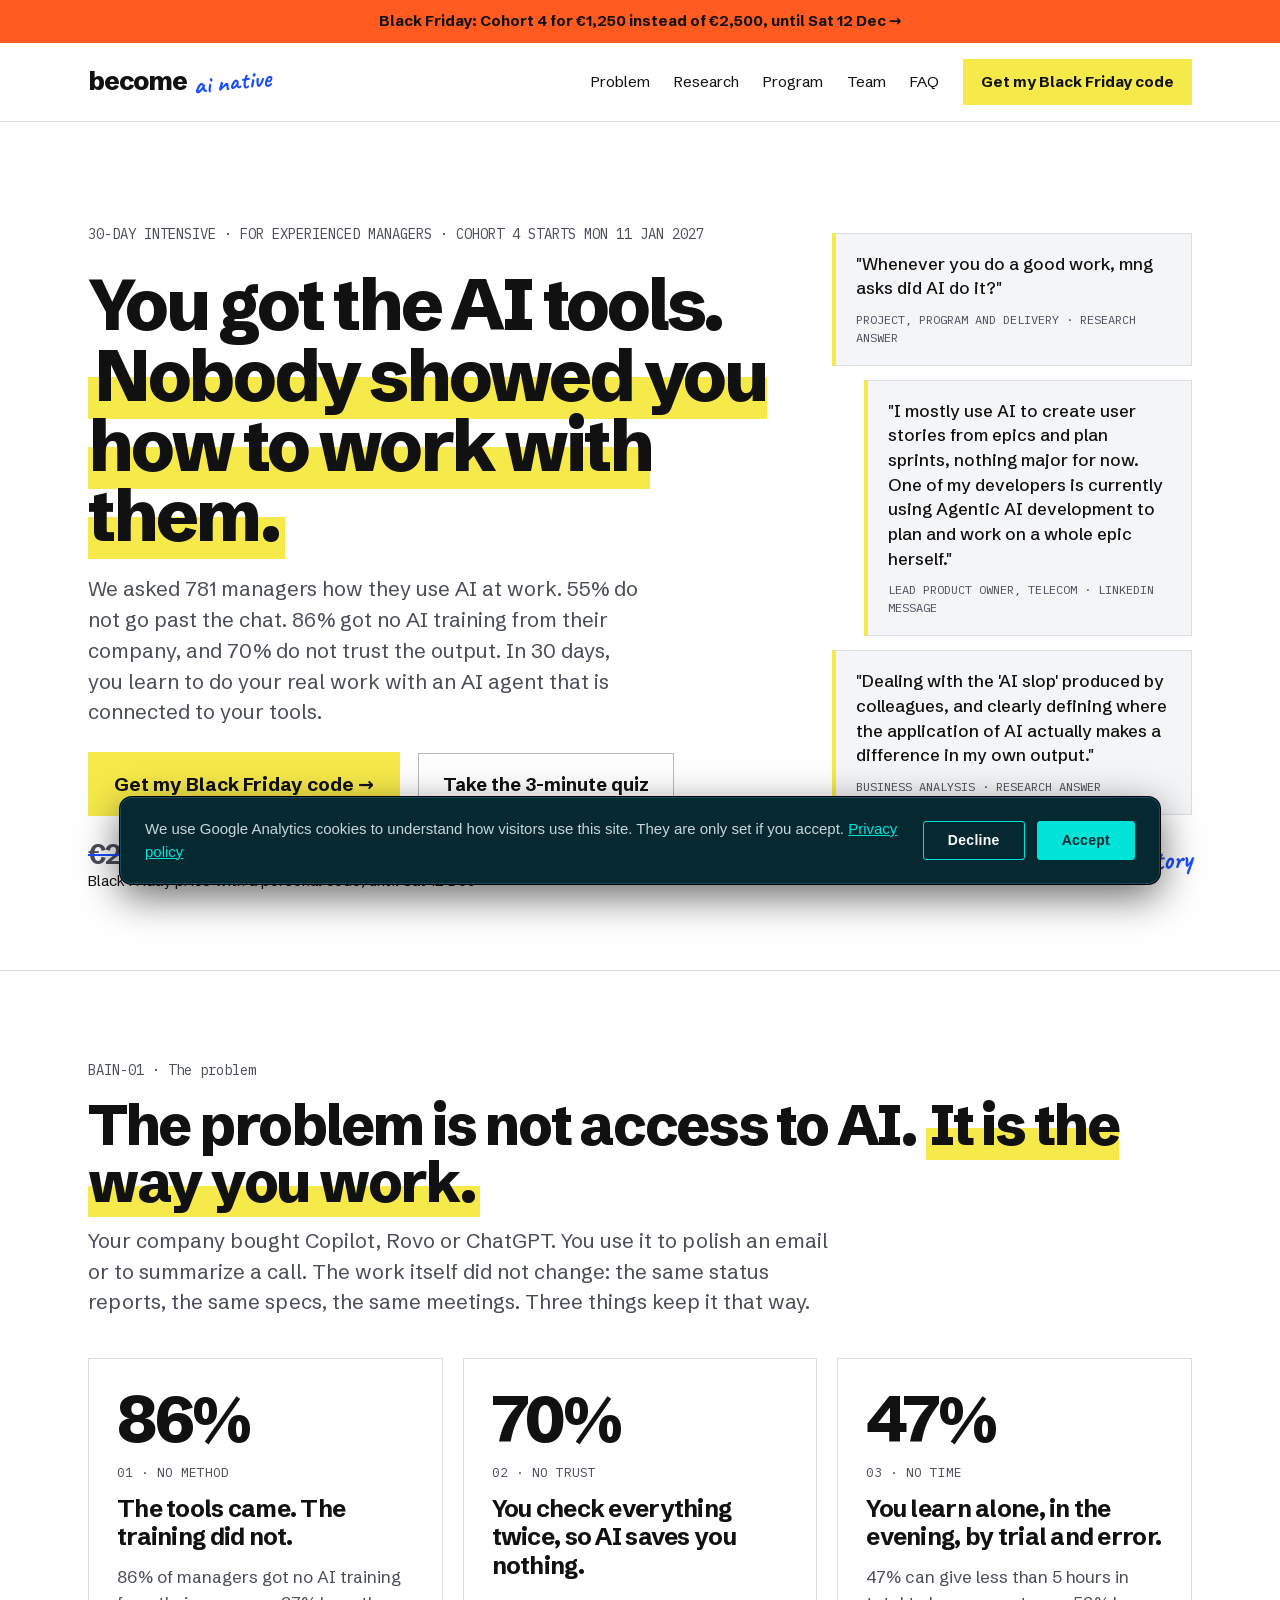
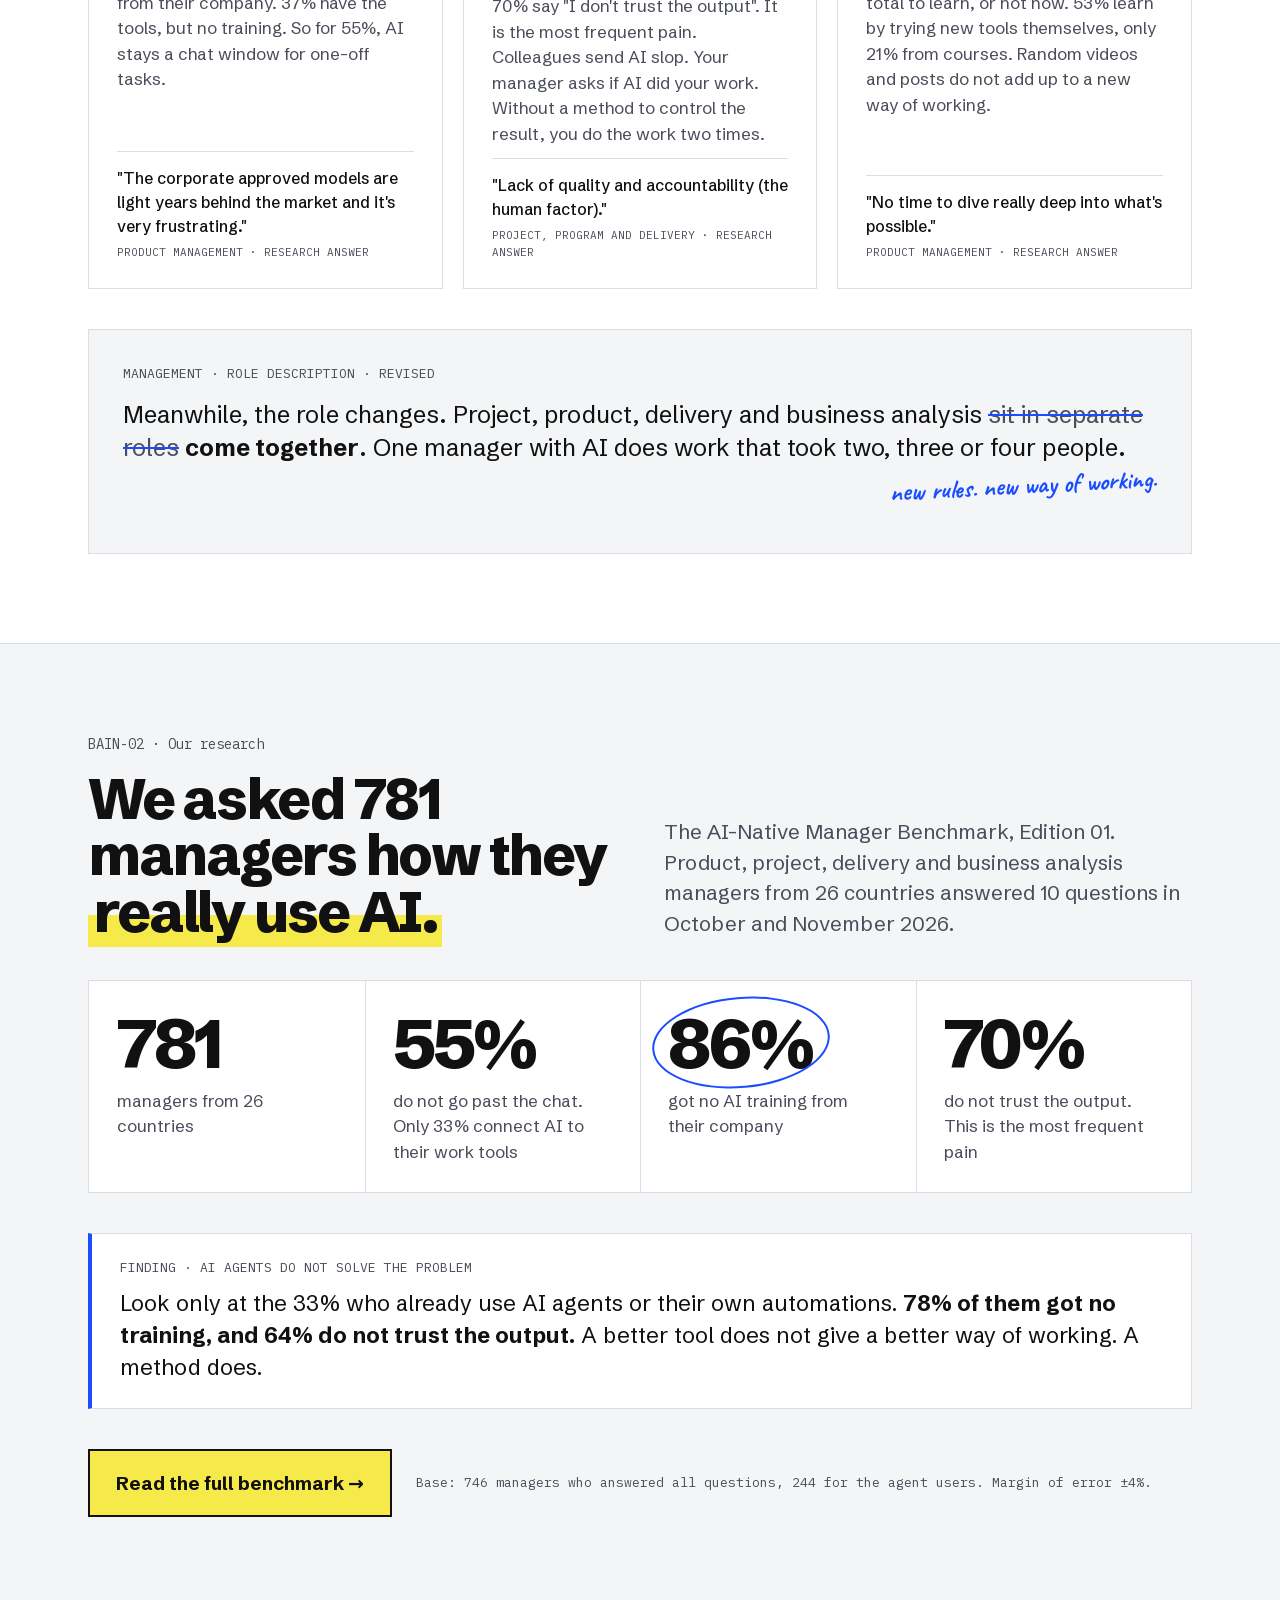
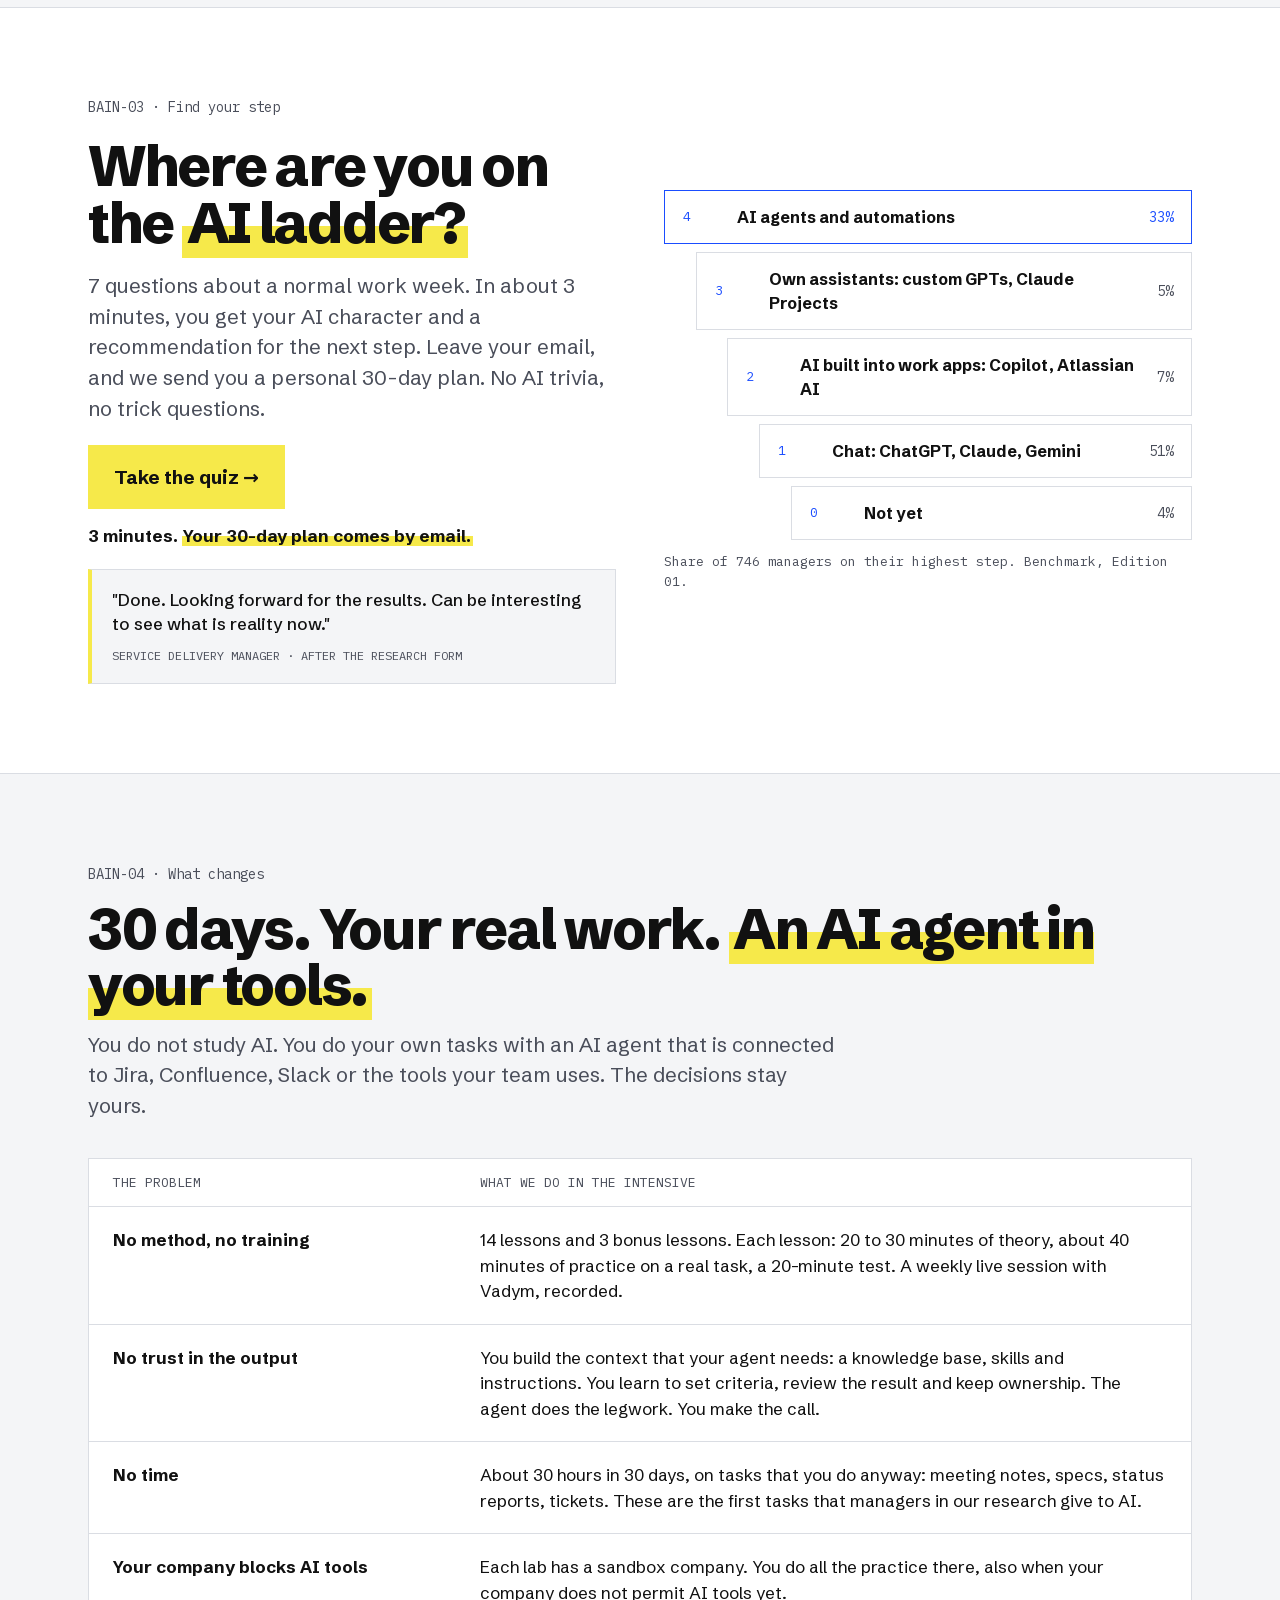
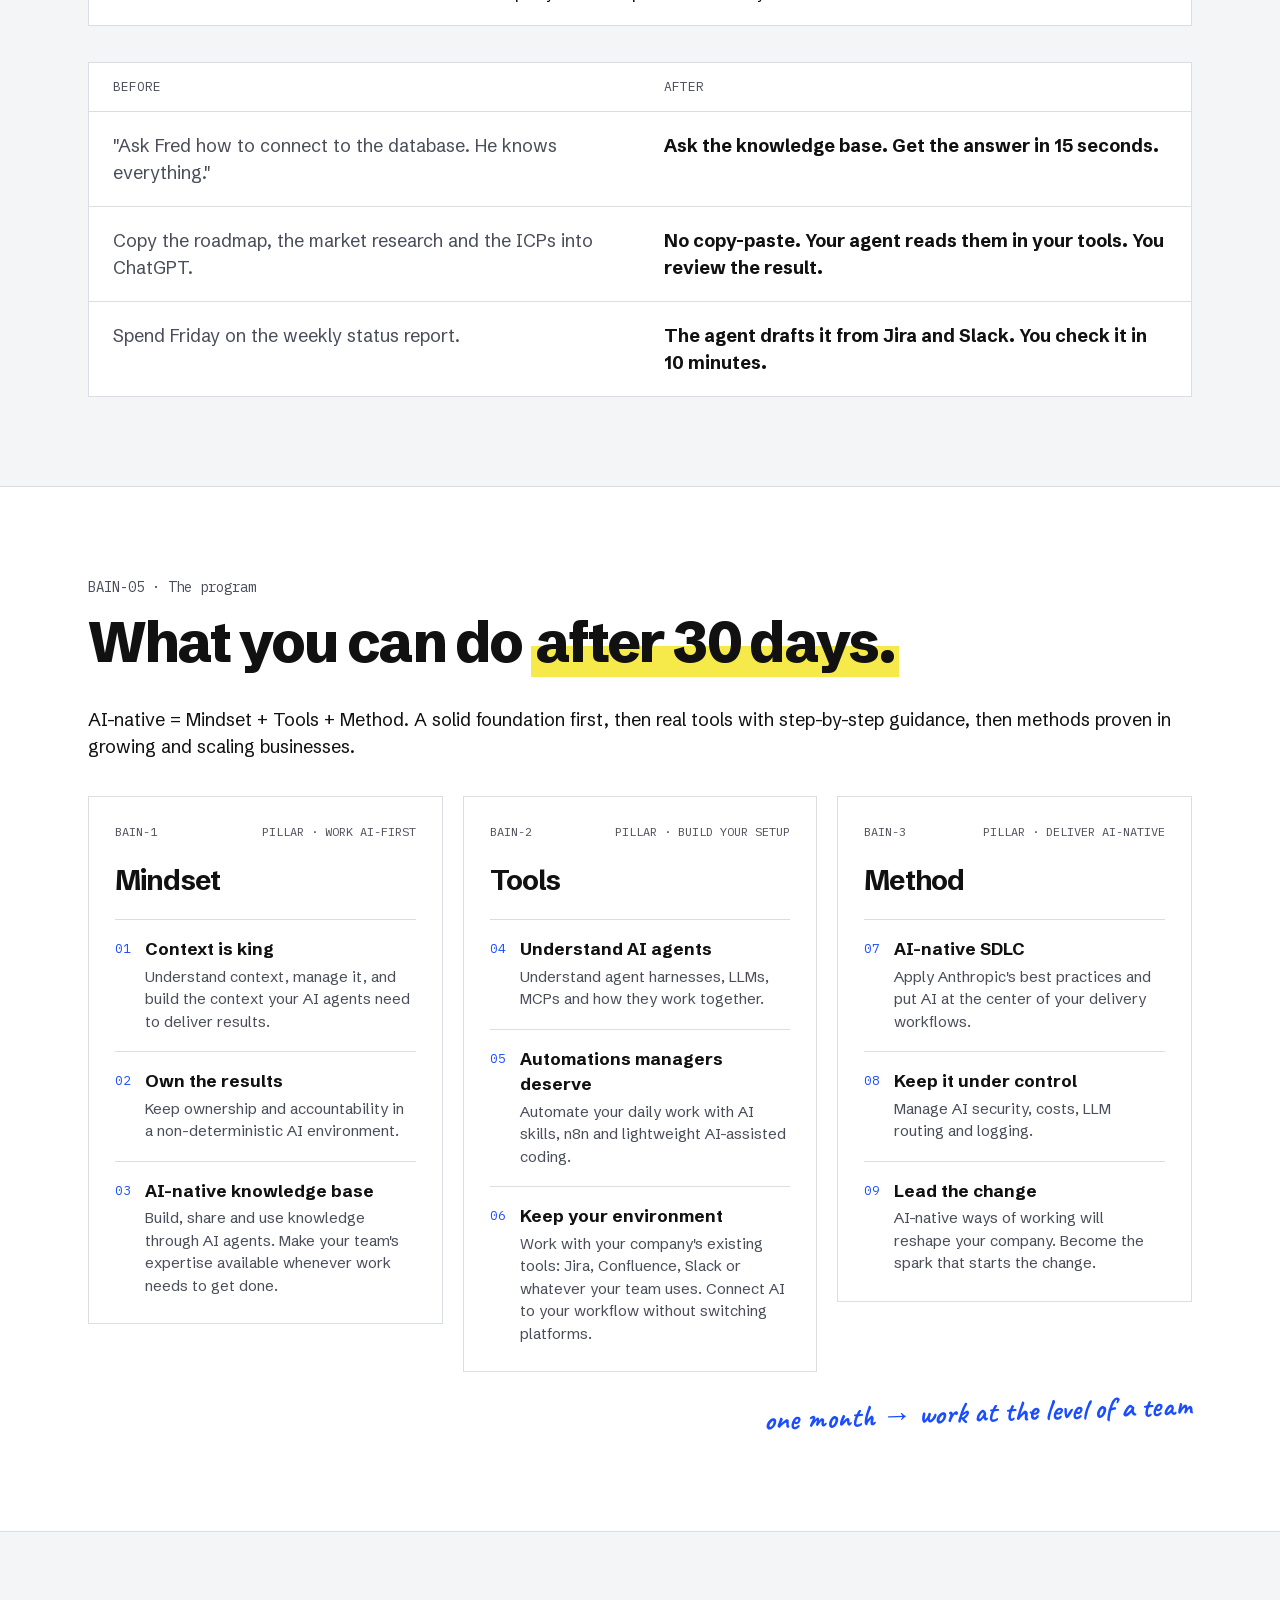
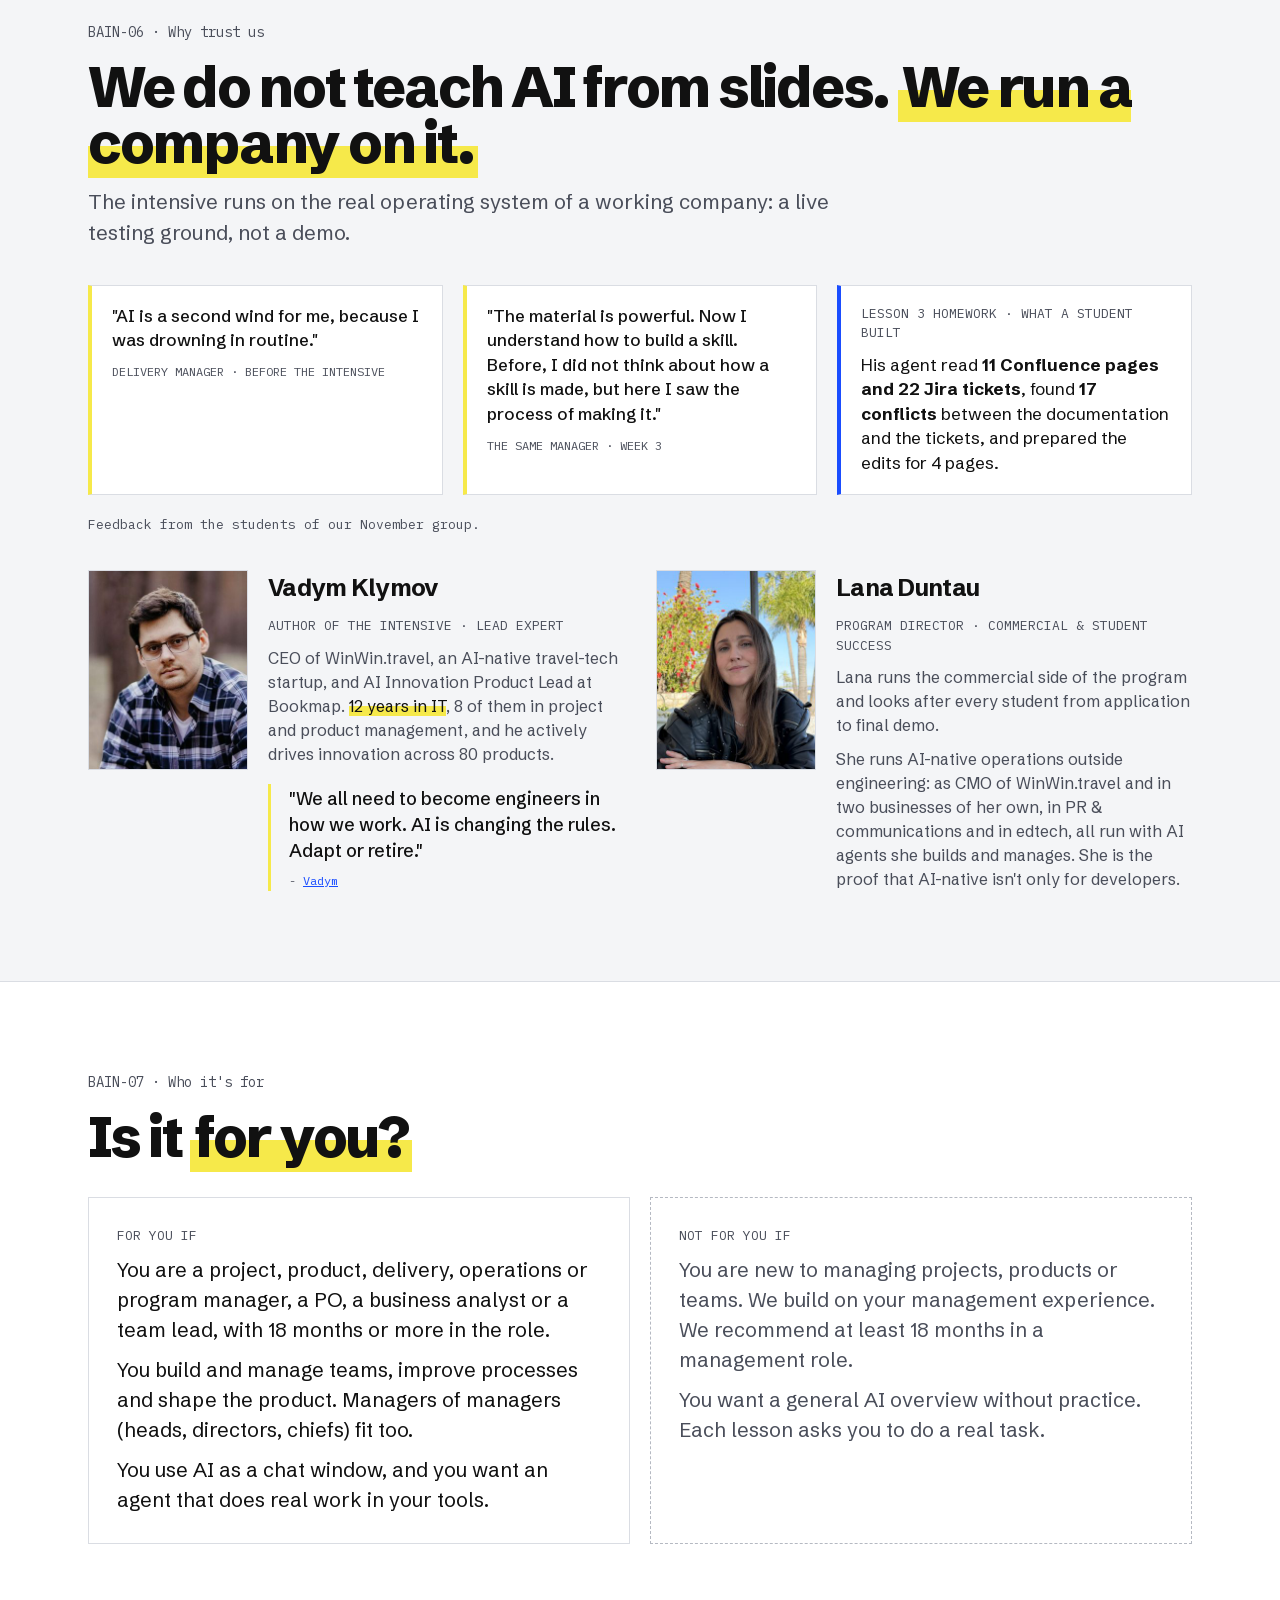
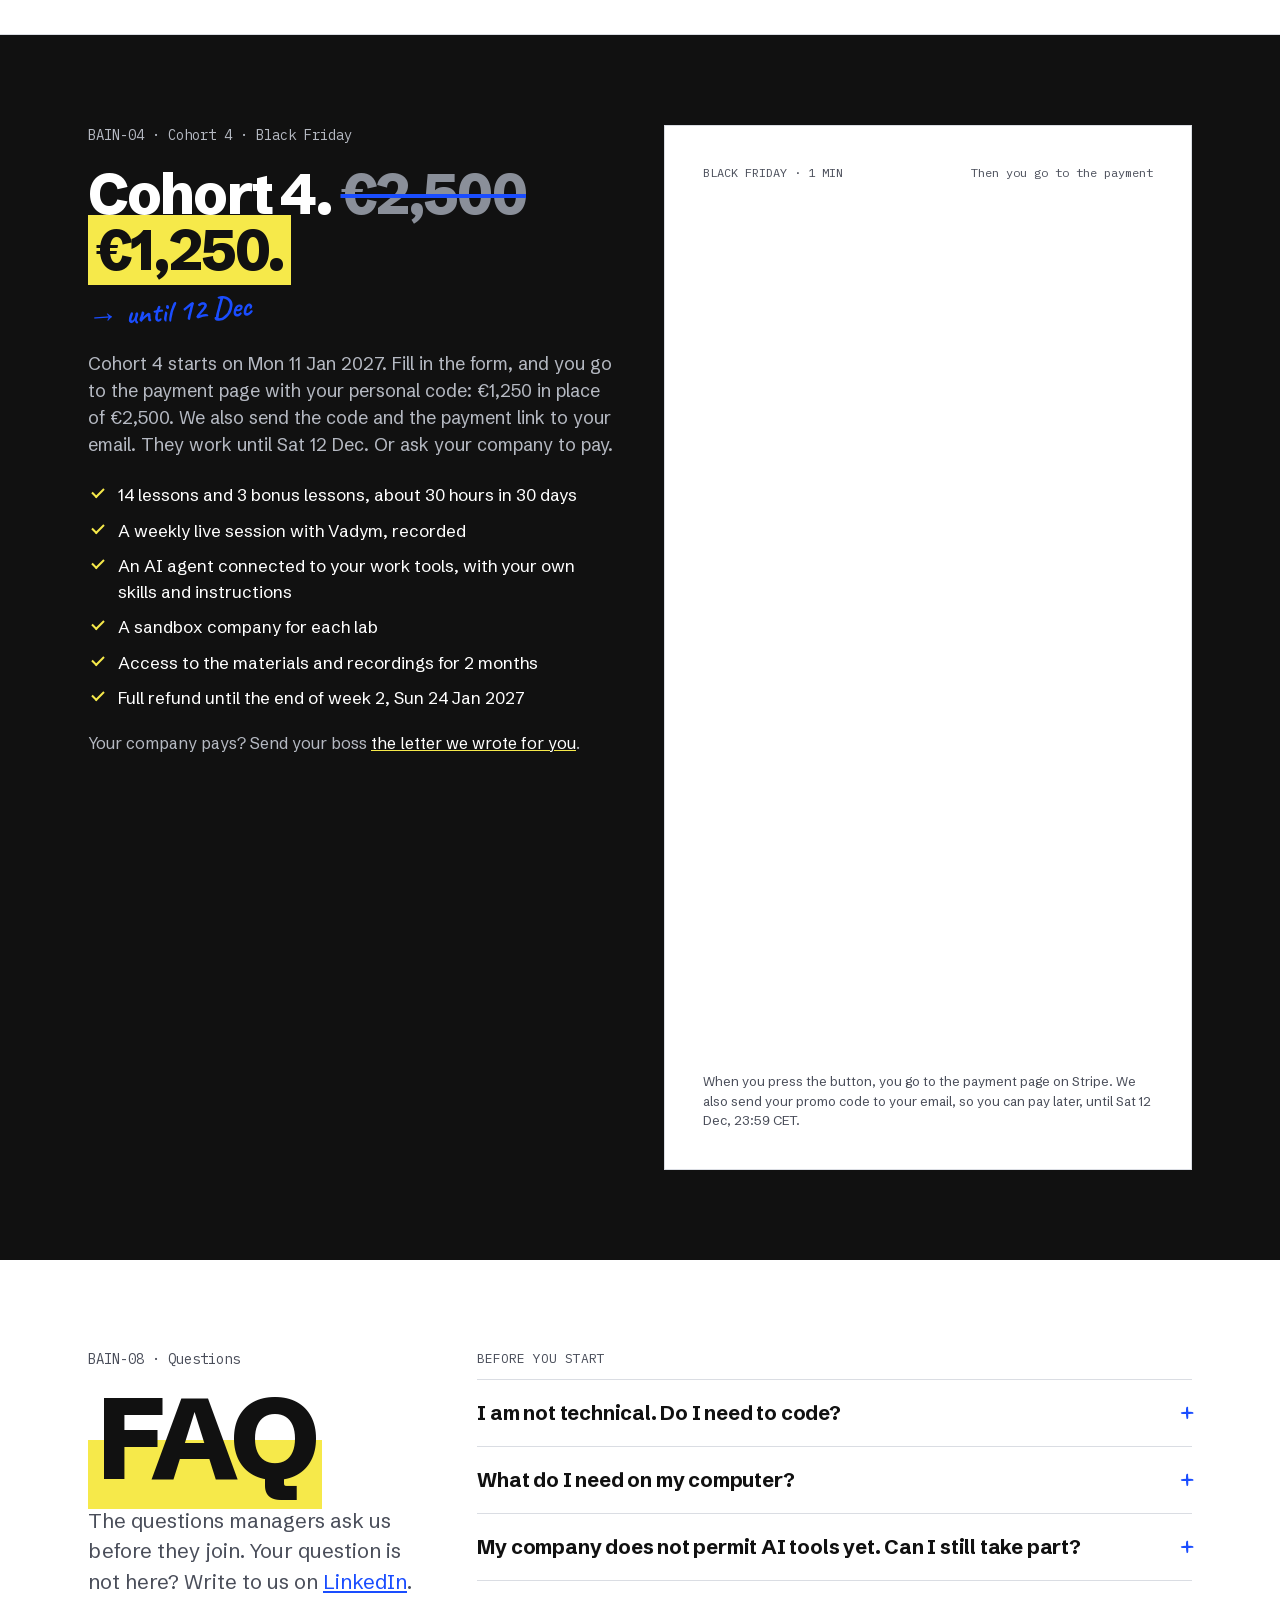
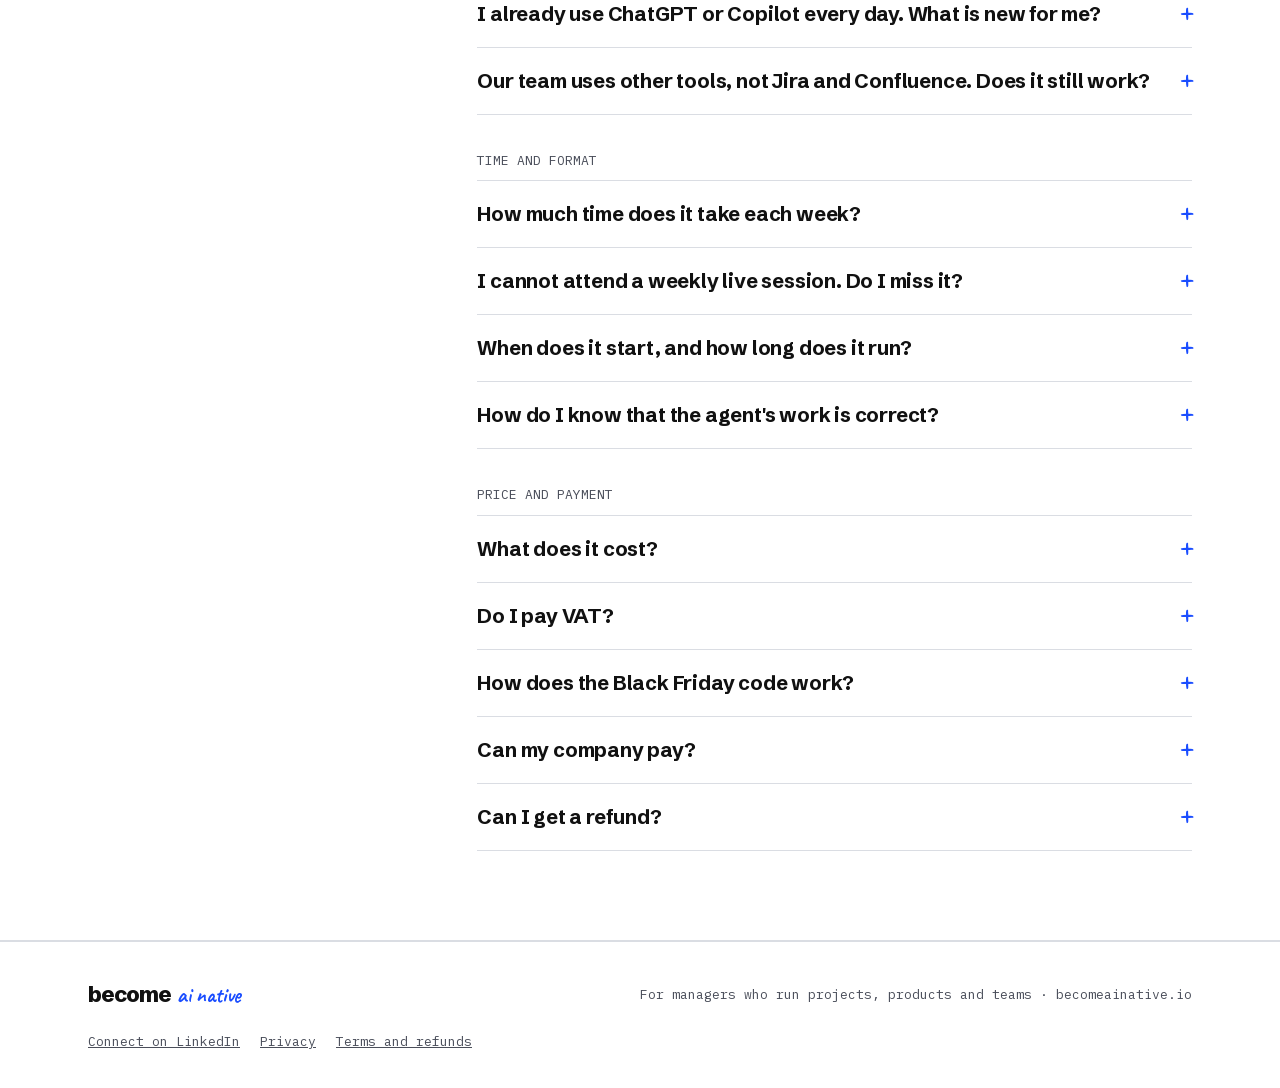
==== commit 9cf95f47: "Open the button links in a new tab, add the home footer to the benchmark page, make the benchmark bu" ====
--- a/index.html
+++ b/index.html
@@ -20,7 +20,7 @@
 <link rel="stylesheet" href="/shared/consent.css">
 <script src="/shared/consent.js?v=3"></script>
 <link rel="preload" href="/shared/fonts/schibsted-grotesk-latin.woff2" as="font" type="font/woff2" crossorigin>
-<link rel="stylesheet" href="/shared/site.css?v=21">
+<link rel="stylesheet" href="/shared/site.css?v=22">
 </head>
 <body>
 
@@ -58,7 +58,7 @@
       <div class="hero__cta">
         <a href="#apply" class="btn btn--lg" data-bf>Get my Black Friday code →</a>
         <a href="#apply" class="btn btn--lg" data-bf-off>Apply for Cohort <span data-cohort>4</span> →</a>
-        <a href="https://form.becomeainative.io/quiz?source=website" class="btn-ghost btn-ghost--lg" data-pass-params data-track="quiz_click" data-track-location="hero">Take the 3-minute quiz</a>
+        <a href="https://form.becomeainative.io/quiz?source=website" class="btn-ghost btn-ghost--lg" data-pass-params data-track="quiz_click" data-track-location="hero" target="_blank" rel="noopener">Take the 3-minute quiz</a>
       </div>
       <div class="price" data-bf><span class="price__amount"><s class="strike">€2,500</s> €1,250</span><small>Black Friday price with a personal code, until Sat 12 Dec</small></div>
     </div>
@@ -160,7 +160,7 @@
     </div>
 
     <div class="research__cta">
-      <a href="/benchmark/" class="btn-ghost btn-ghost--lg" data-pass-params>Read the full benchmark →</a>
+      <a href="/benchmark/" class="btn btn--lg btn--invert" data-pass-params target="_blank" rel="noopener">Read the full benchmark →</a>
       <span class="label label--sm">Base: 746 managers who answered all questions, 244 for the agent users. Margin of error ±4%.</span>
     </div>
   </div>
@@ -174,7 +174,7 @@
       <h2 class="h2">Where are you on the <span class="hl hl--tall">AI ladder?</span></h2>
       <p class="section__lead">7 questions about a normal work week. In about 3 minutes, you get your AI character and a recommendation for the next step. Leave your email, and we send you a personal 30-day plan. No AI trivia, no trick questions.</p>
       <div class="quiz__cta">
-        <a href="https://form.becomeainative.io/quiz?source=website" class="btn btn--lg" data-pass-params data-track="quiz_click" data-track-location="quiz section">Take the quiz →</a>
+        <a href="https://form.becomeainative.io/quiz?source=website" class="btn btn--lg" data-pass-params data-track="quiz_click" data-track-location="quiz section" target="_blank" rel="noopener">Take the quiz →</a>
         <span class="quiz__note">3 minutes. <span class="hl">Your 30-day plan comes by email.</span></span>
       </div>
       <!-- TODO: add one reaction to the quiz or the personal plan here when we have it. Real, consented quotes only. -->
--- a/shared/site.css
+++ b/shared/site.css
@@ -166,6 +166,9 @@
   transition: transform .15s ease;
 }
 .btn:hover { color: var(--ink); transform: translateY(-2px); }
+/* Inverts on hover: ink fill, marker text. For a button that must stand out (research CTA). */
+.btn--invert { border: 2px solid var(--ink); transition: transform .15s ease, background-color .15s ease, color .15s ease; }
+.btn--invert:hover, .btn--invert:focus-visible { background: var(--ink); color: var(--marker); transform: translateY(-3px); }
 .btn--lg { font-size: 19px; padding: 18px 26px; }
 .btn--block { width: 100%; font-size: 18px; padding: 18px; }
 .nav .btn { text-decoration: none; }
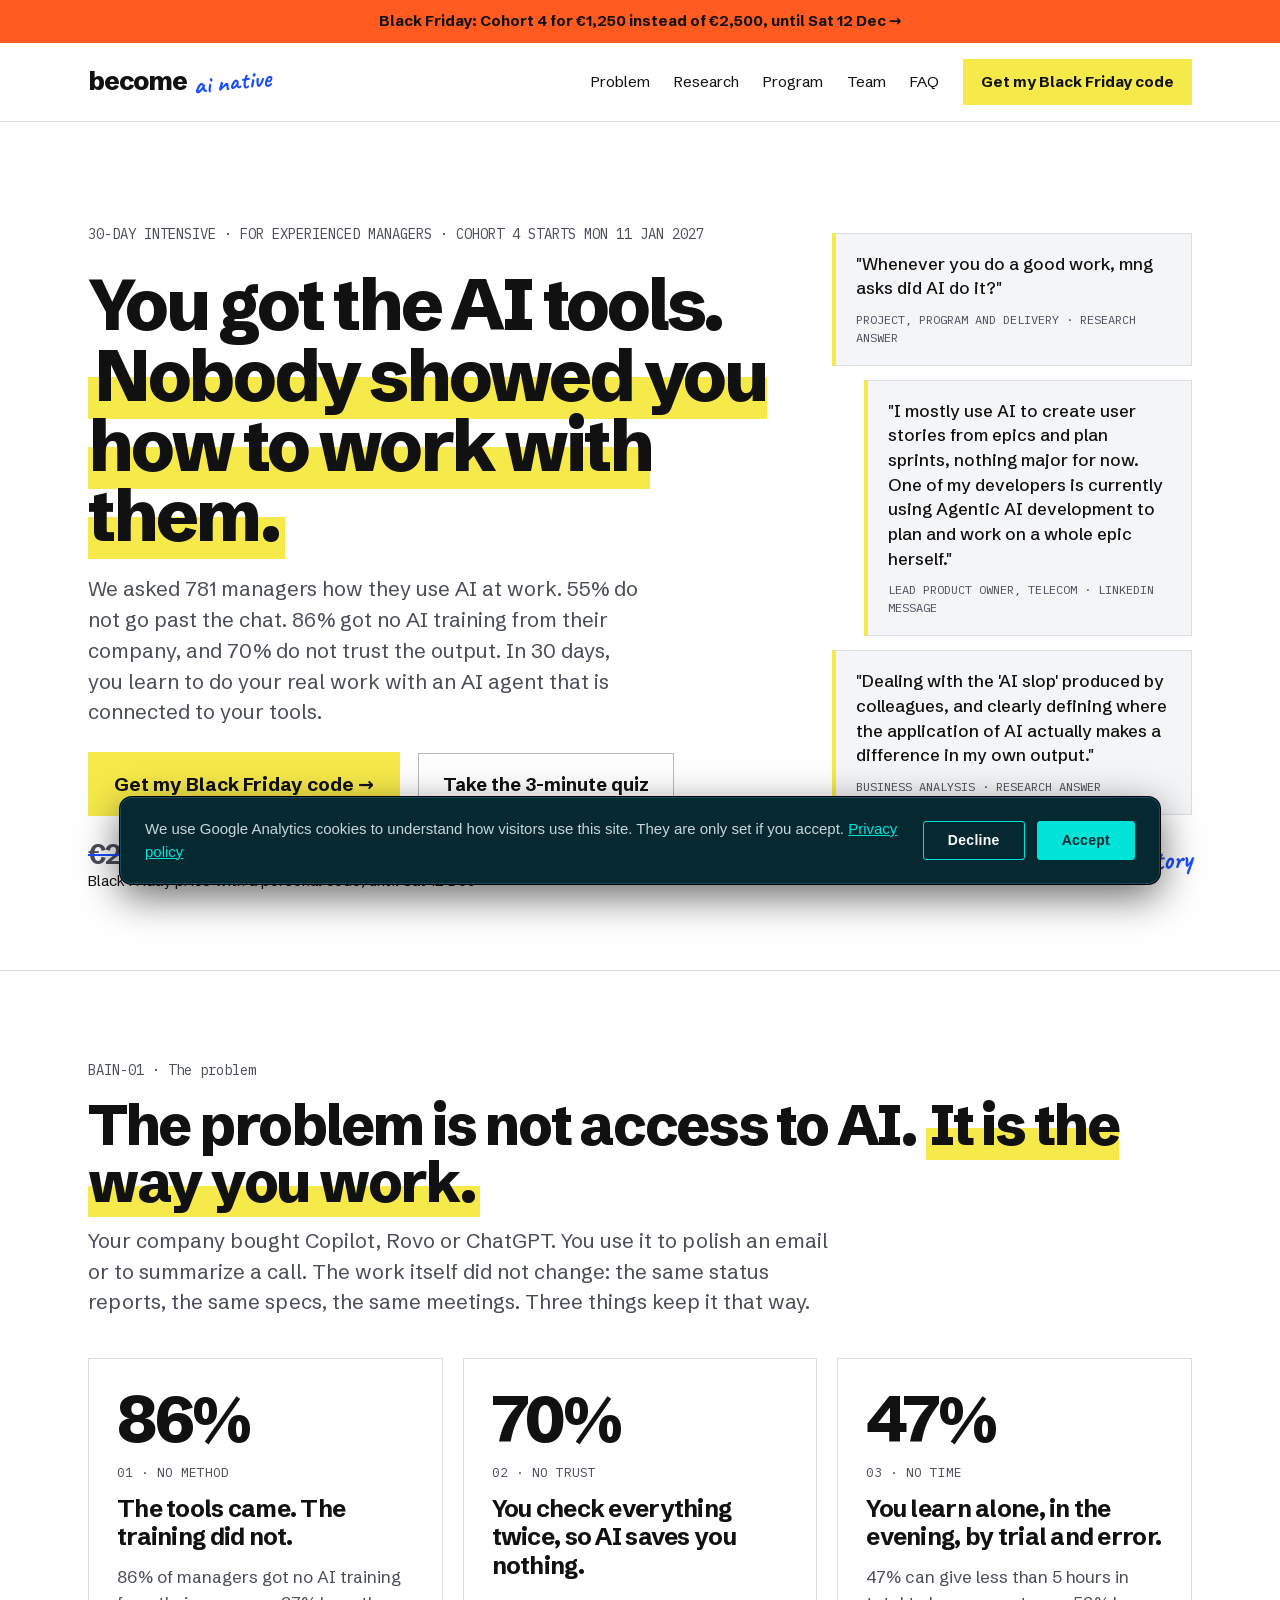
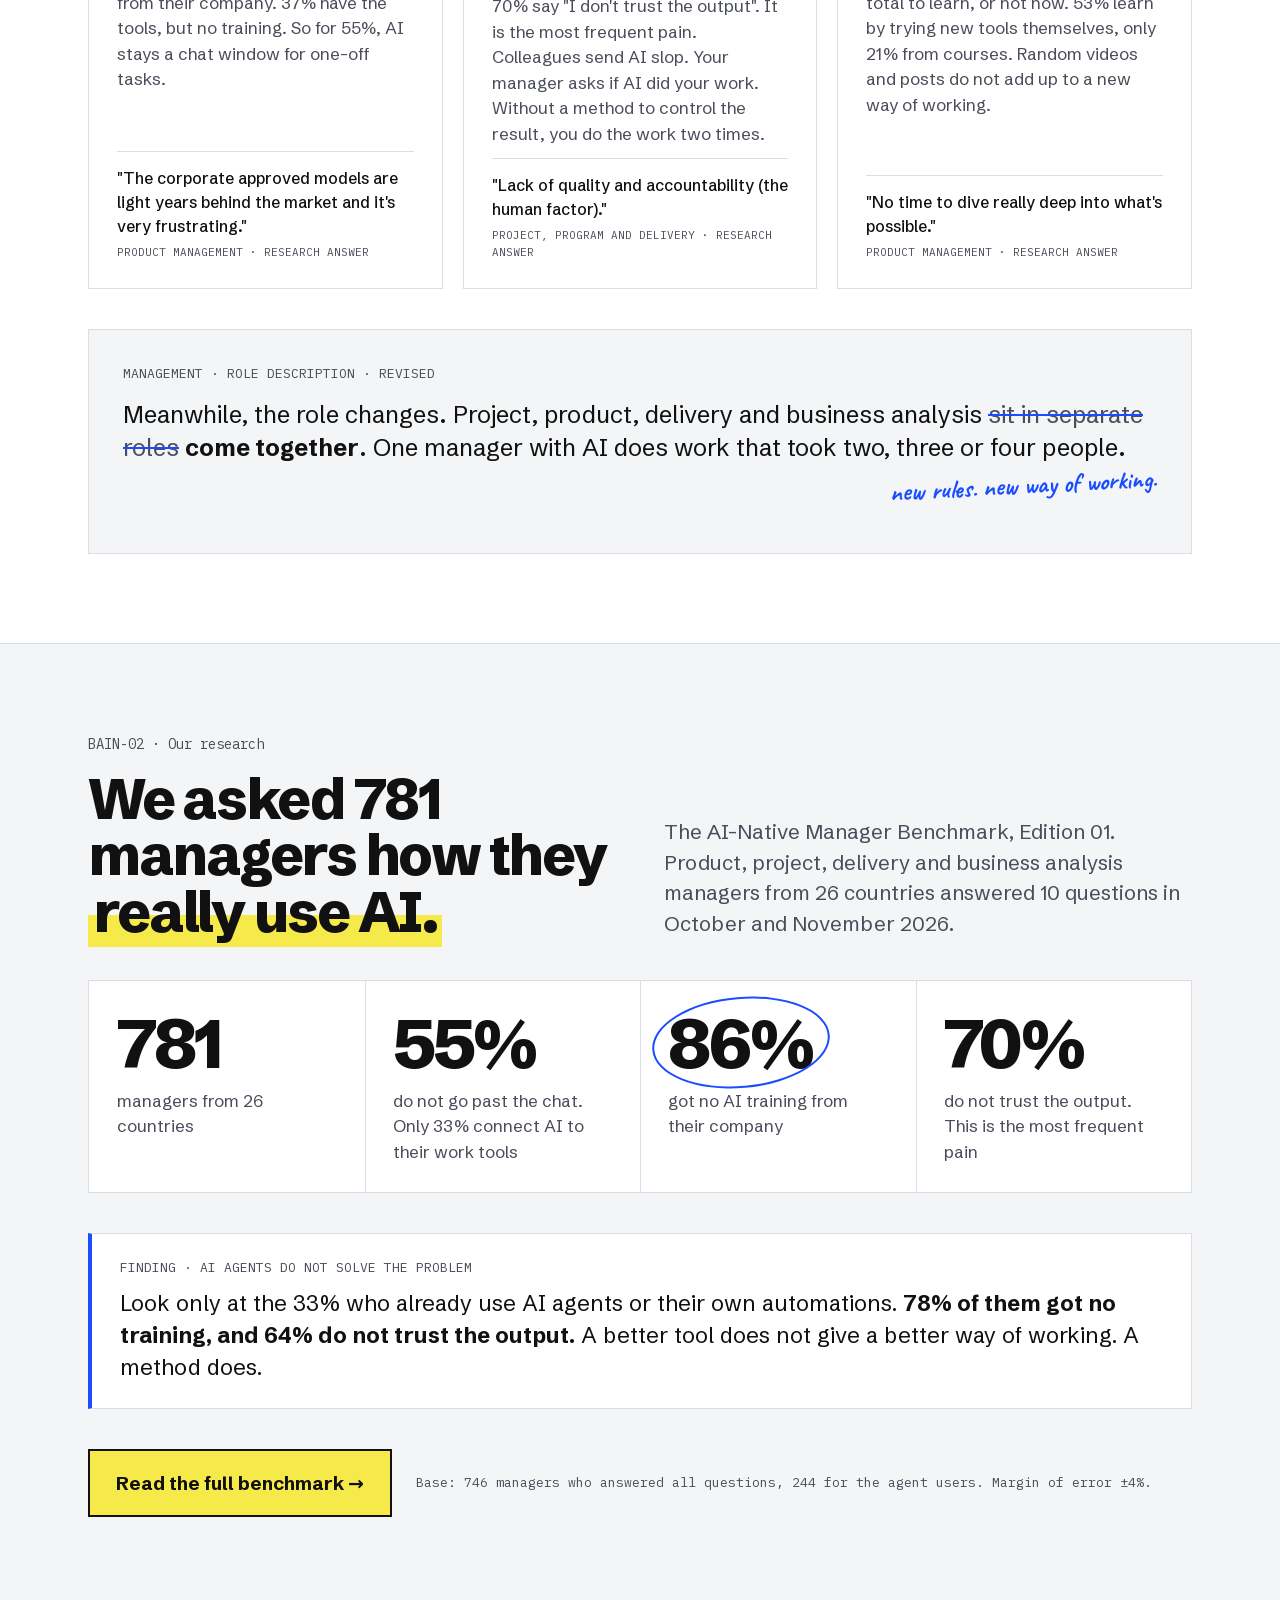
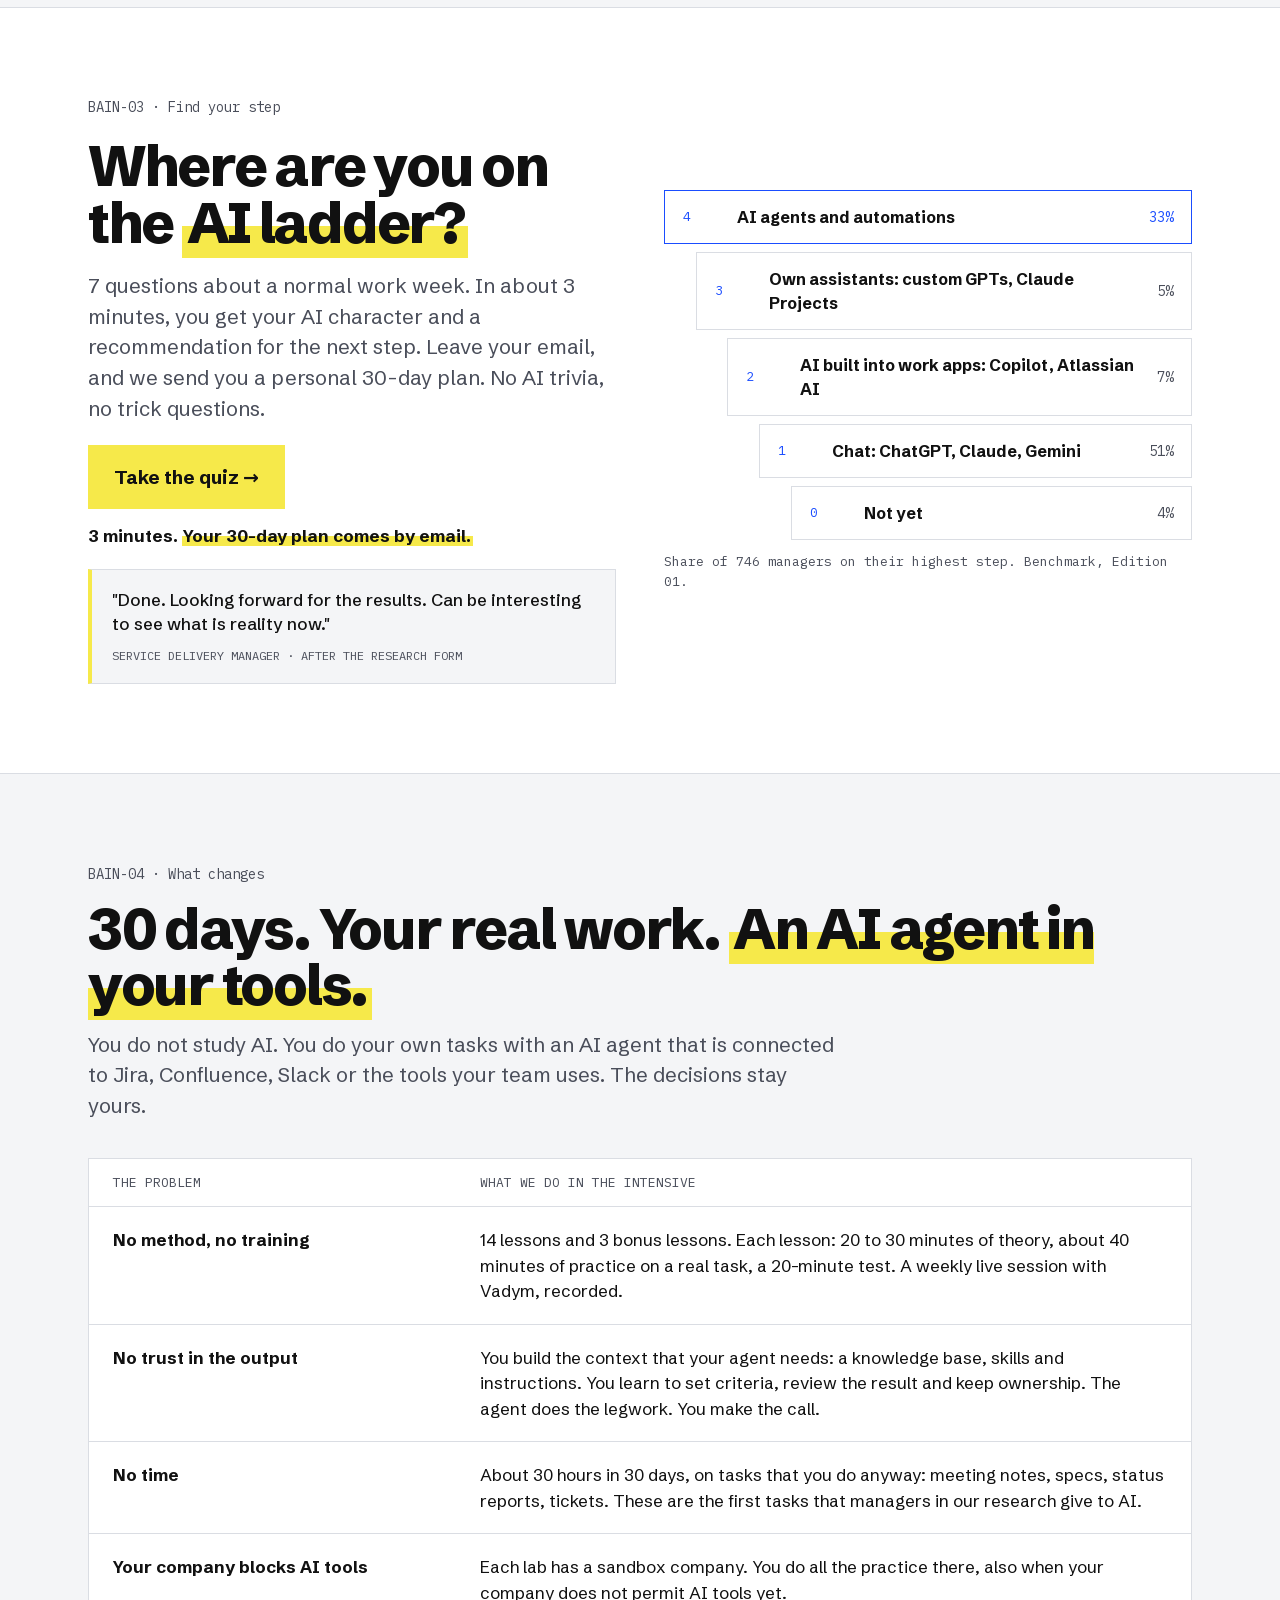
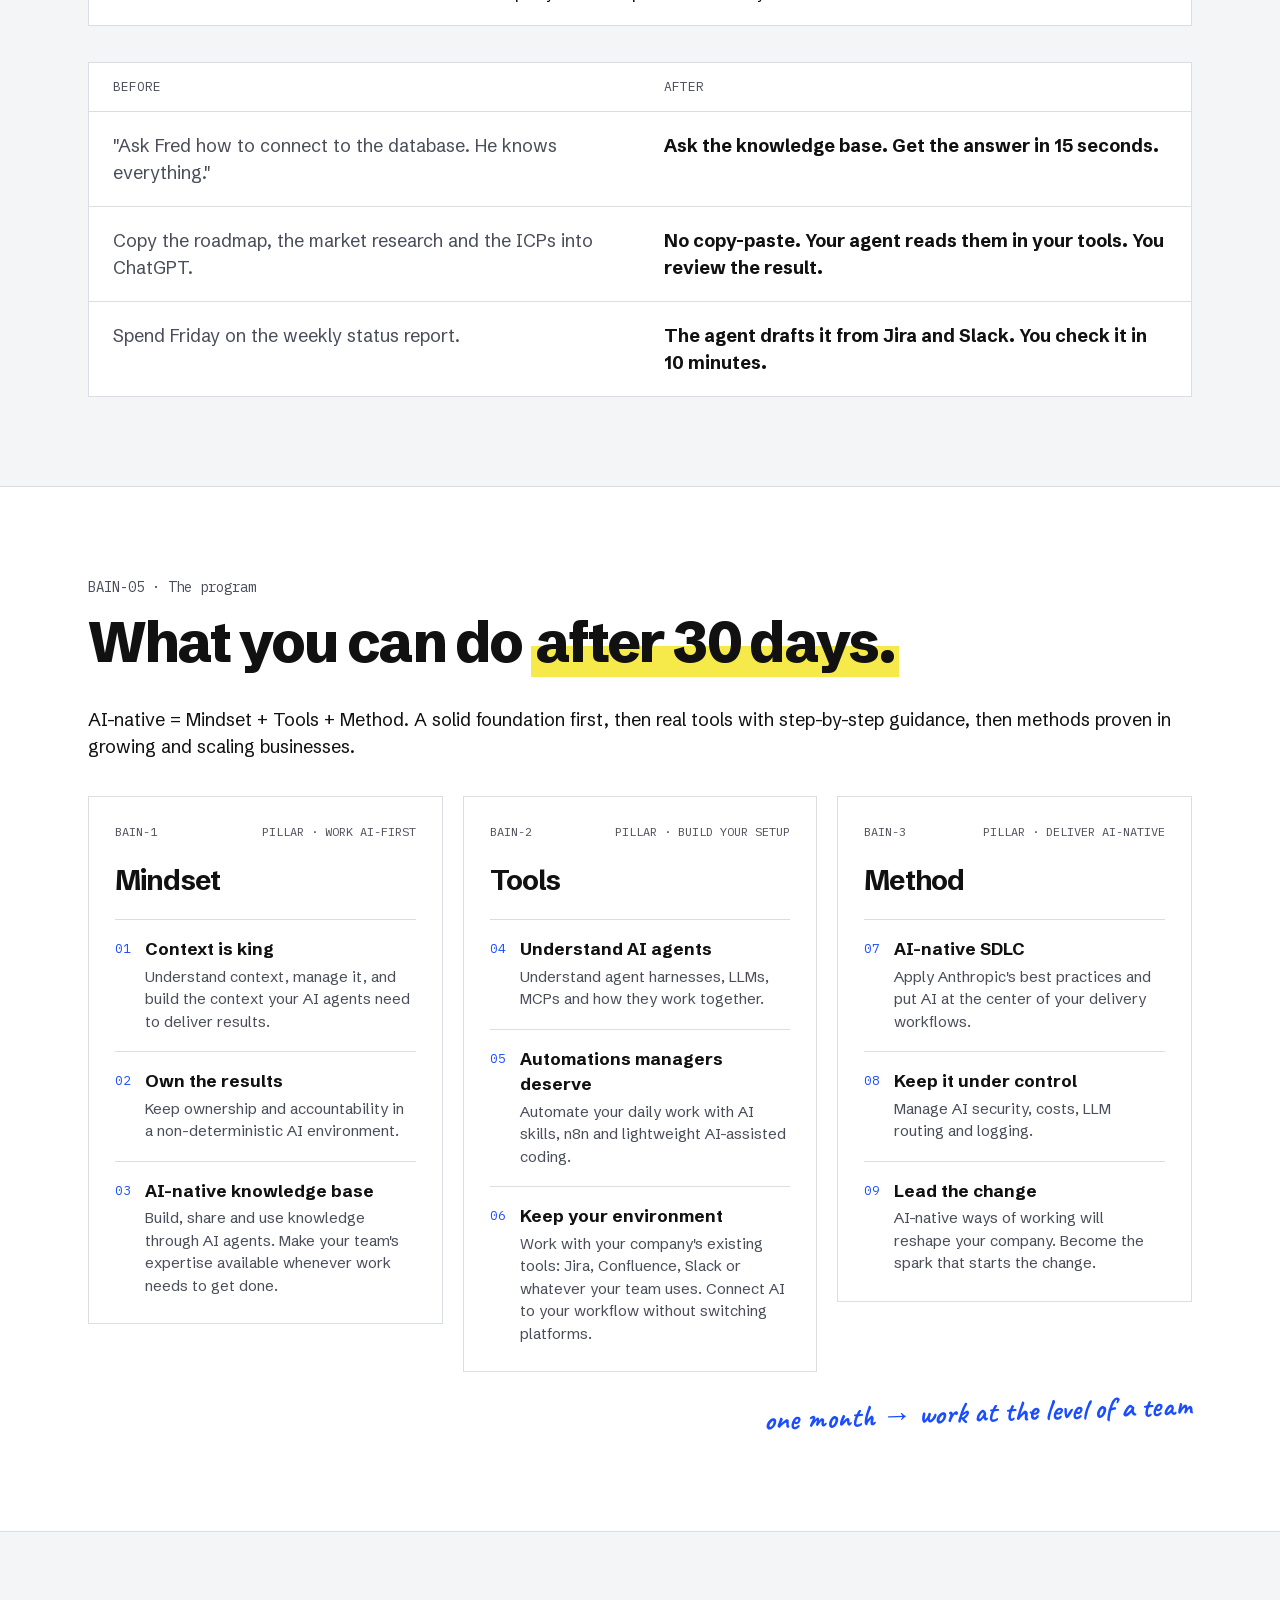
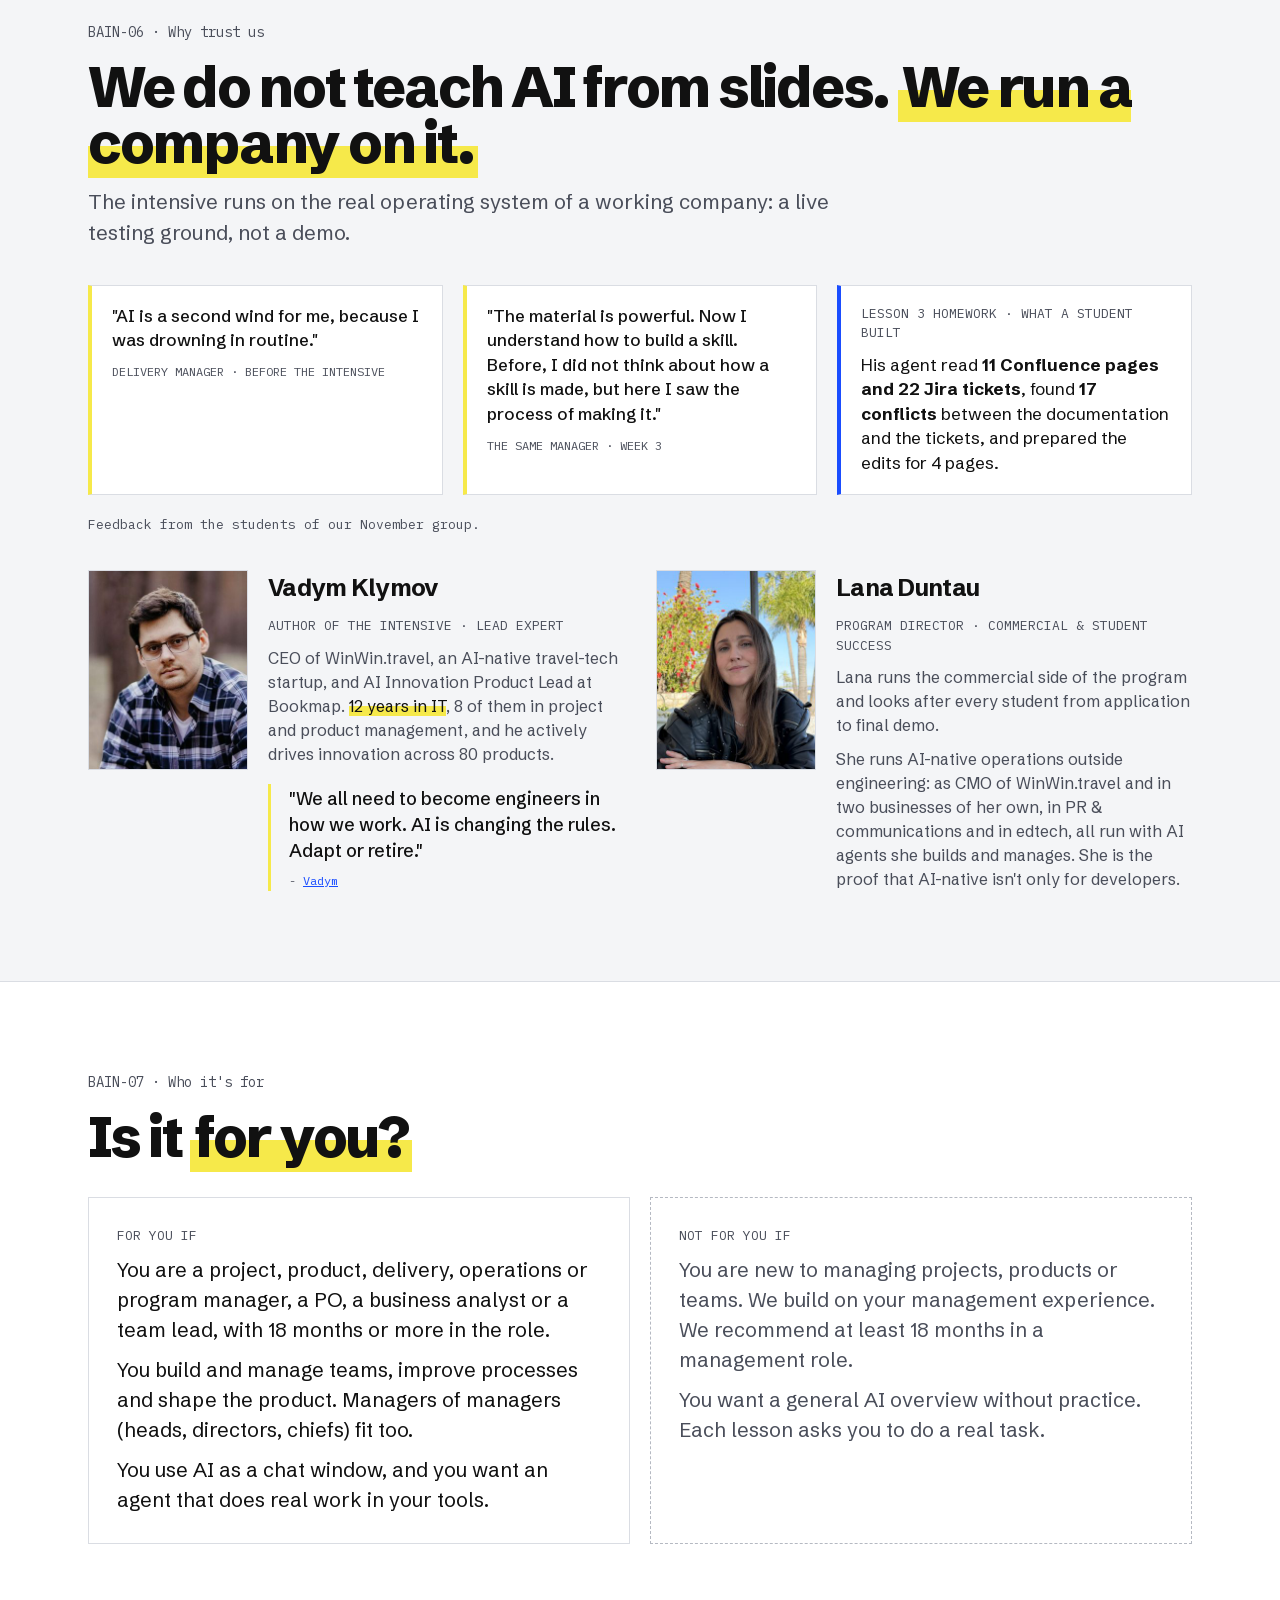
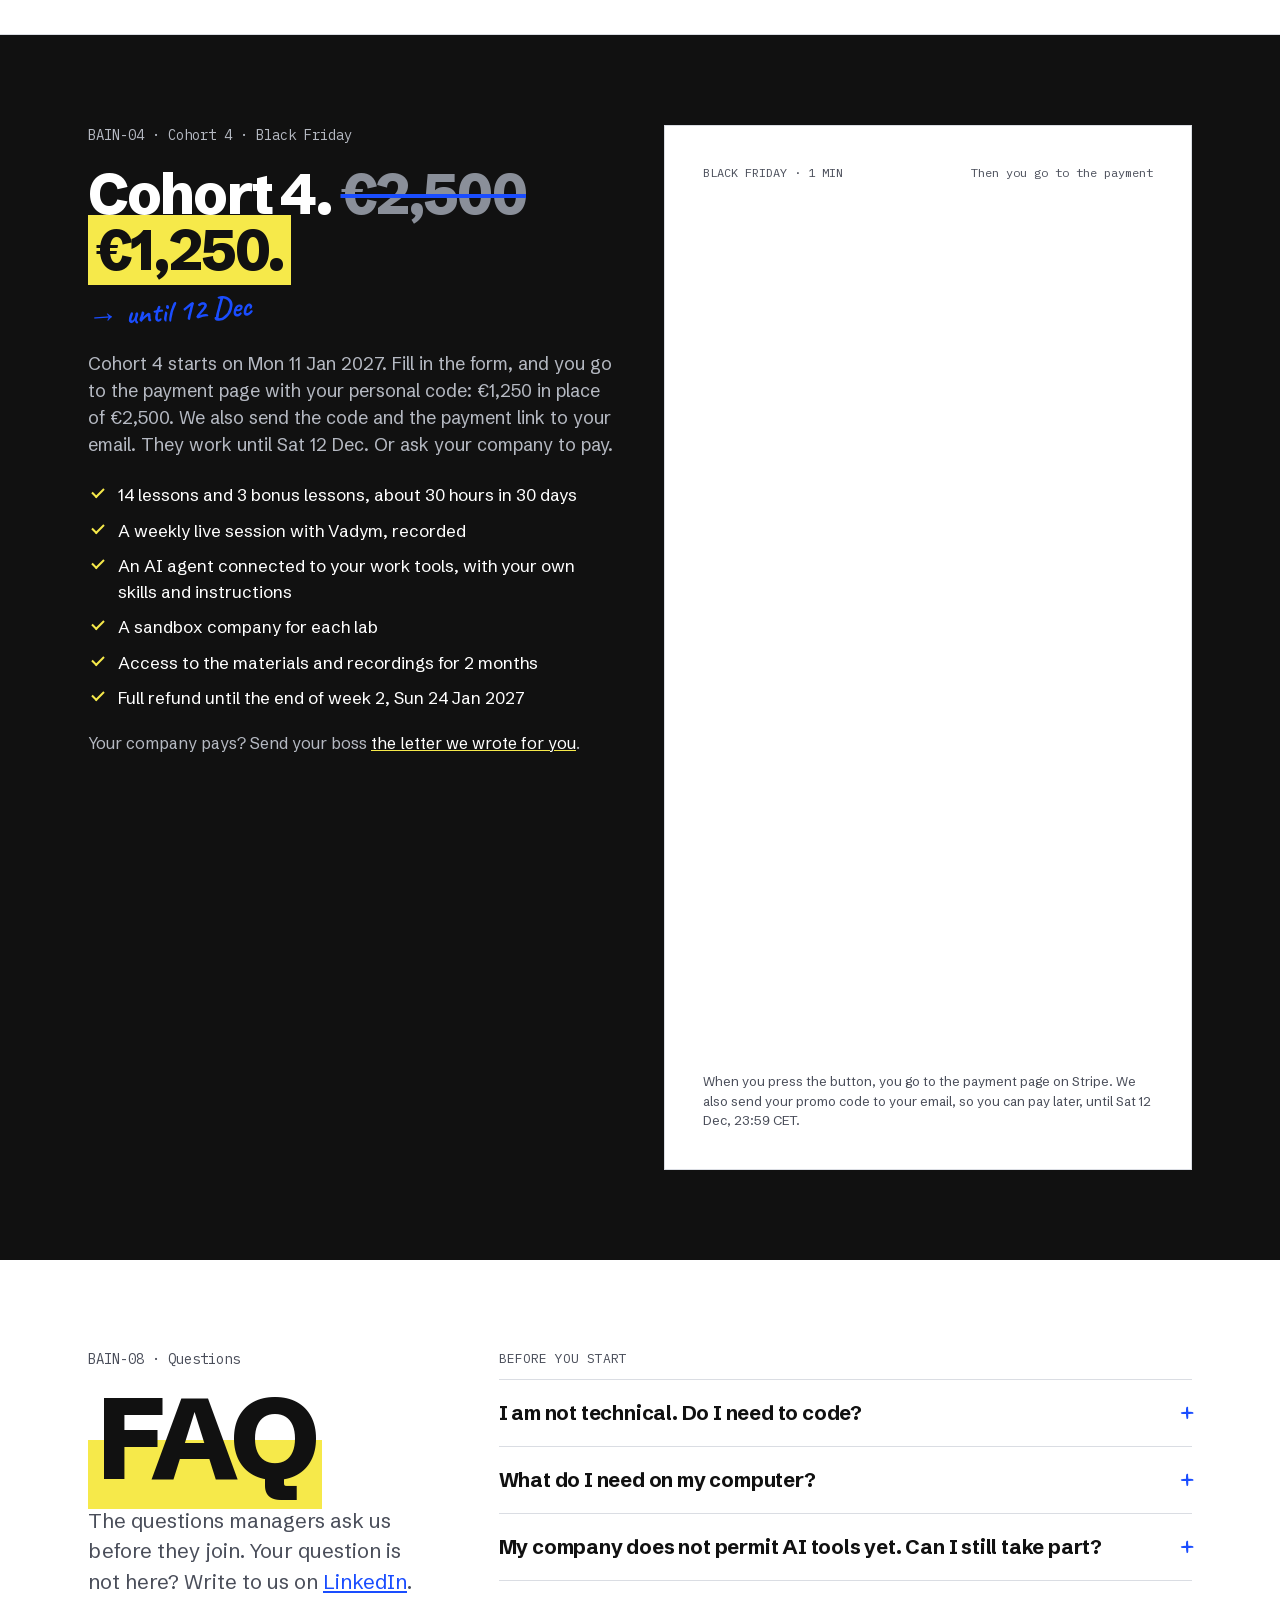
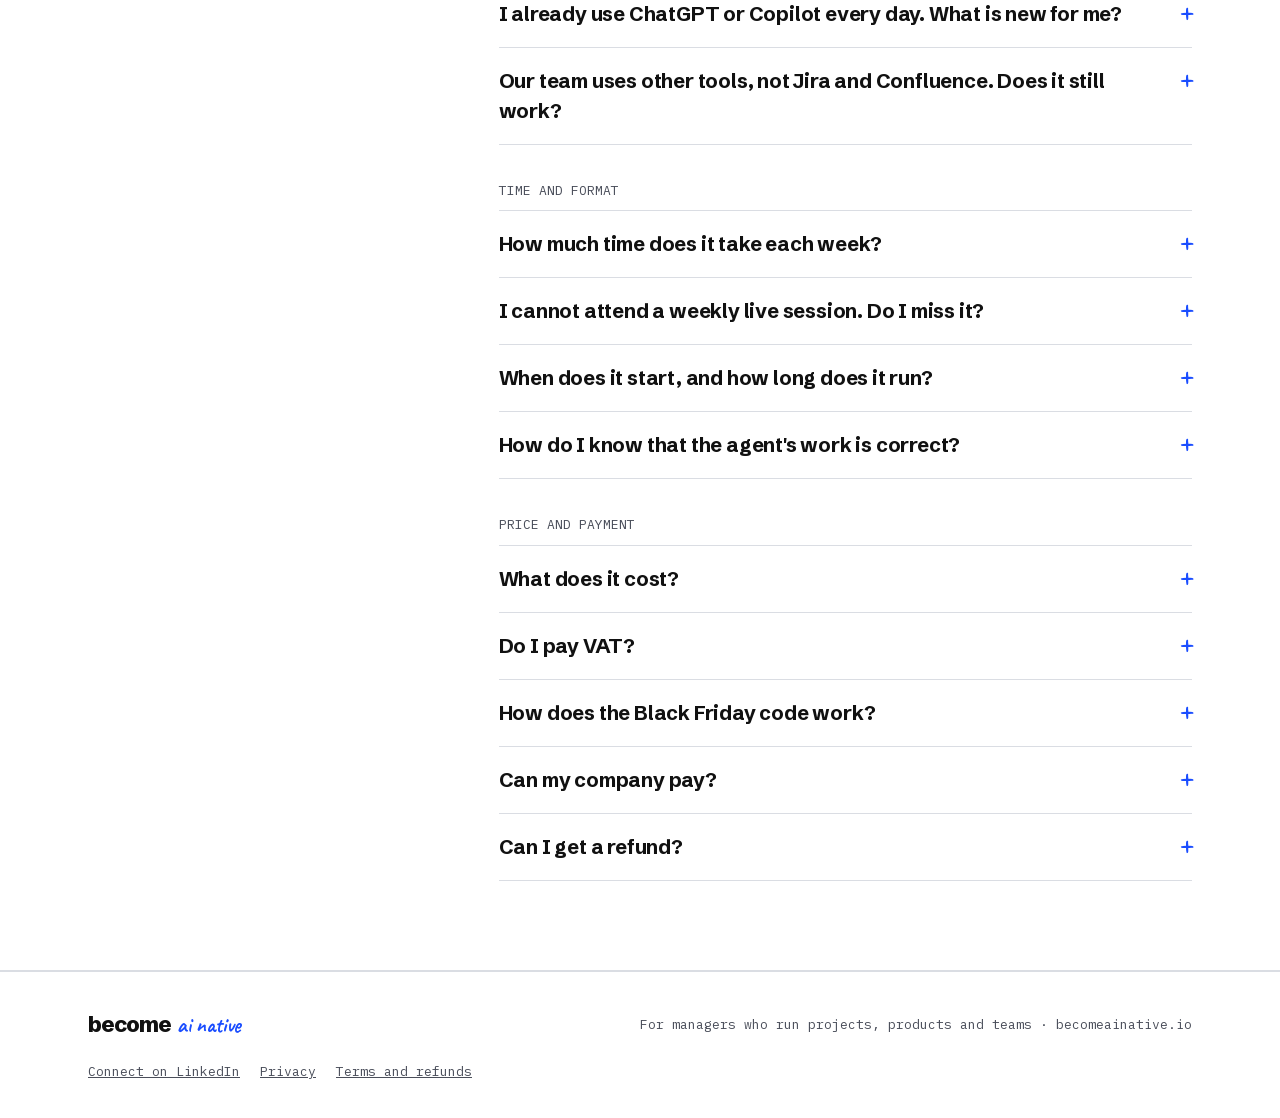
==== commit 193bc760: "Fix the FAQ heading that covers the questions: use a fixed 1:2 grid, one column below 1000px, no sti" ====
--- a/index.html
+++ b/index.html
@@ -18,9 +18,9 @@
 <link rel="icon" type="image/svg+xml" href="/shared/favicon.svg?v=2">
 <!-- Google Analytics 4 + cookie consent (gtag.js loads only after Accept) -->
 <link rel="stylesheet" href="/shared/consent.css">
-<script src="/shared/consent.js?v=3"></script>
+<script src="/shared/consent.js?v=4"></script>
 <link rel="preload" href="/shared/fonts/schibsted-grotesk-latin.woff2" as="font" type="font/woff2" crossorigin>
-<link rel="stylesheet" href="/shared/site.css?v=22">
+<link rel="stylesheet" href="/shared/site.css?v=24">
 </head>
 <body>
 
@@ -380,7 +380,7 @@
         <li>Access to the materials and recordings for 2 months</li>
         <li>Full refund until the end of week 2, Sun 24 Jan 2027</li>
       </ul>
-      <p class="offer-note" data-bf>Your company pays? Send your boss <a href="/letter/">the letter we wrote for you</a>.</p>
+      <p class="offer-note" data-bf>Your company pays? Send your boss <a href="/letter/" target="_blank" rel="noopener">the letter we wrote for you</a>.</p>
     </div>
 
     <div class="form-card">
@@ -465,11 +465,11 @@
         </details>
         <details class="qa">
           <summary>Can my company pay?</summary>
-          <div class="qa__a"><p>Yes. Send <a href="/letter/">this letter</a> to your boss. <span data-bf>Your code works until Sat 12 Dec, so you have time to ask.</span></p><p>Does your company need an invoice with its VAT number? Write to <a href="mailto:lana@becomeainative.io">lana@becomeainative.io</a> with the legal name, the address and the VAT number of the company, and the email for the invoice. We send the invoice within 1 working day.</p></div>
+          <div class="qa__a"><p>Yes. Send <a href="/letter/" target="_blank" rel="noopener">this letter</a> to your boss. <span data-bf>Your code works until Sat 12 Dec, so you have time to ask.</span></p><p>Does your company need an invoice with its VAT number? Write to <a href="mailto:lana@becomeainative.io">lana@becomeainative.io</a> with the legal name, the address and the VAT number of the company, and the email for the invoice. We send the invoice within 1 working day.</p></div>
         </details>
         <details class="qa">
           <summary>Can I get a refund?</summary>
-          <div class="qa__a"><p>Yes. If the intensive is not for you, get a full refund until the end of week 2, Sun 24 Jan 2027. This is also true if you did not start. The full terms are on the <a href="/terms-and-refunds/">terms and refunds</a> page.</p></div>
+          <div class="qa__a"><p>Yes. If the intensive is not for you, get a full refund until the end of week 2, Sun 24 Jan 2027. This is also true if you did not start. The full terms are on the <a href="/terms-and-refunds/" target="_blank" rel="noopener">terms and refunds</a> page.</p></div>
         </details>
       </div>
     </div>
@@ -486,7 +486,7 @@
       <span class="logo__track">ai native</span>
     </a>
     <div class="label label--sm">For managers who run projects, products and teams · becomeainative.io</div>
-    <nav class="footer__links label label--sm" aria-label="Footer"><a href="https://www.linkedin.com/in/vadym-klymov/" rel="noopener" target="_blank">Connect on LinkedIn</a><a href="/privacy/">Privacy</a><a href="/terms-and-refunds/">Terms and refunds</a></nav>
+    <nav class="footer__links label label--sm" aria-label="Footer"><a href="https://www.linkedin.com/in/vadym-klymov/" rel="noopener" target="_blank">Connect on LinkedIn</a><a href="/privacy/" target="_blank" rel="noopener">Privacy</a><a href="/terms-and-refunds/" target="_blank" rel="noopener">Terms and refunds</a></nav>
   </div>
 </footer>
 
--- a/shared/site.css
+++ b/shared/site.css
@@ -397,7 +397,7 @@
    SITE ADDITIONS - footer links and inner pages
    (/privacy/, 404)
    ========================================================= */
-.footer__links { display: flex; flex-wrap: wrap; gap: 20px; }
+.footer__links { display: flex; flex-wrap: wrap; gap: 20px; flex-basis: 100%; } /* own row: the same footer on every page */
 .footer__links a { color: var(--muted); }
 .footer__links a:hover { color: var(--ink); }
 
@@ -644,11 +644,11 @@
 
 /* FAQ */
 .faq-section { background: var(--paper); }
-.faq-section .container { display: grid; grid-template-columns: repeat(auto-fit, minmax(300px, 1fr)); gap: 40px 64px; align-items: start; }
-.faq-section__head { display: flex; flex-direction: column; gap: 16px; position: sticky; top: 24px; }
+.faq-section .container { display: grid; grid-template-columns: minmax(0, 1fr) minmax(0, 2fr); gap: 40px 64px; align-items: start; }
+.faq-section__head { display: flex; flex-direction: column; gap: 16px; }
 .faq-section__title { margin: 0; font-weight: 800; font-size: clamp(64px, 9vw, 128px); line-height: 0.9; letter-spacing: -0.05em; }
-.faq-groups { grid-column: span 2; display: flex; flex-direction: column; gap: 36px; min-width: 0; }
-@media (max-width: 700px) { .faq-groups { grid-column: auto; } .faq-section__head { position: static; } }
+.faq-groups { display: flex; flex-direction: column; gap: 36px; min-width: 0; }
+@media (max-width: 1000px) { .faq-section .container { grid-template-columns: minmax(0, 1fr); } }
 .faq-group { display: flex; flex-direction: column; }
 .faq-group > .label { padding-bottom: 10px; }
 .qa { border-top: 1px solid var(--rule); }
